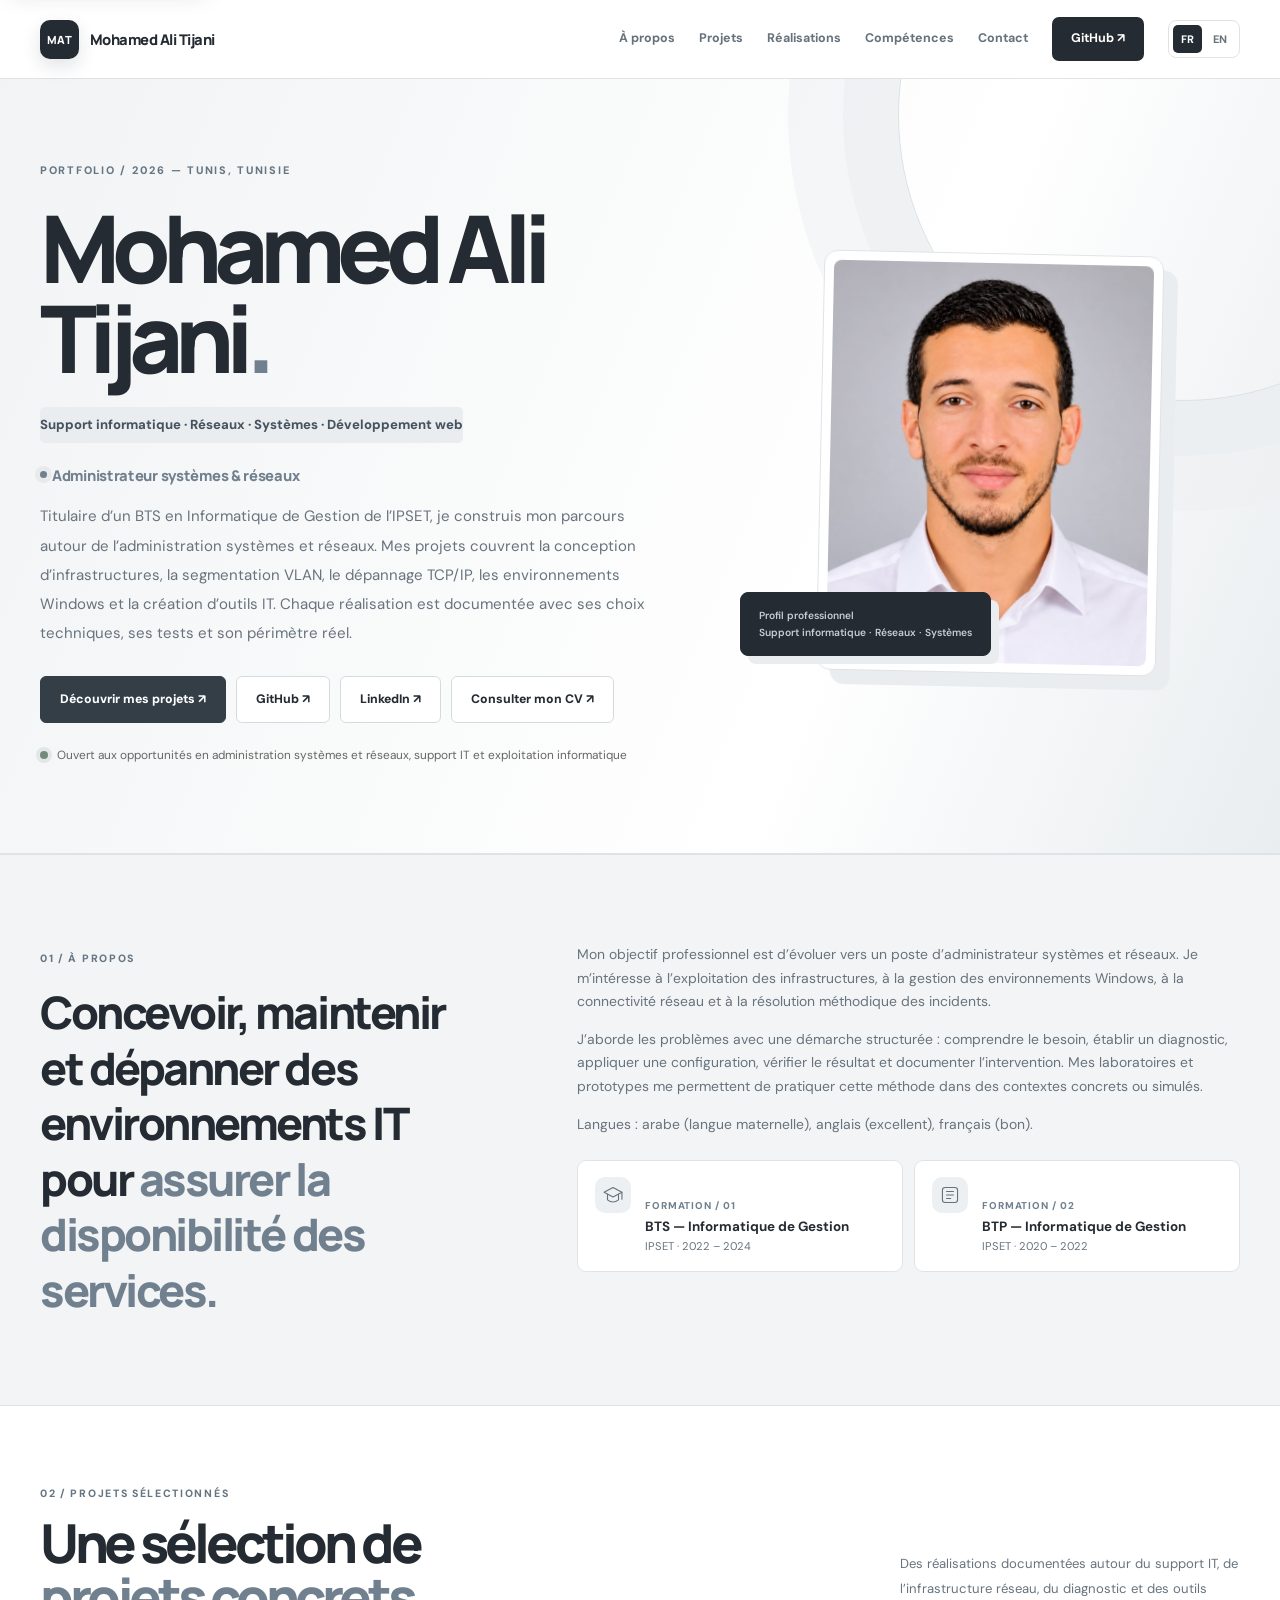
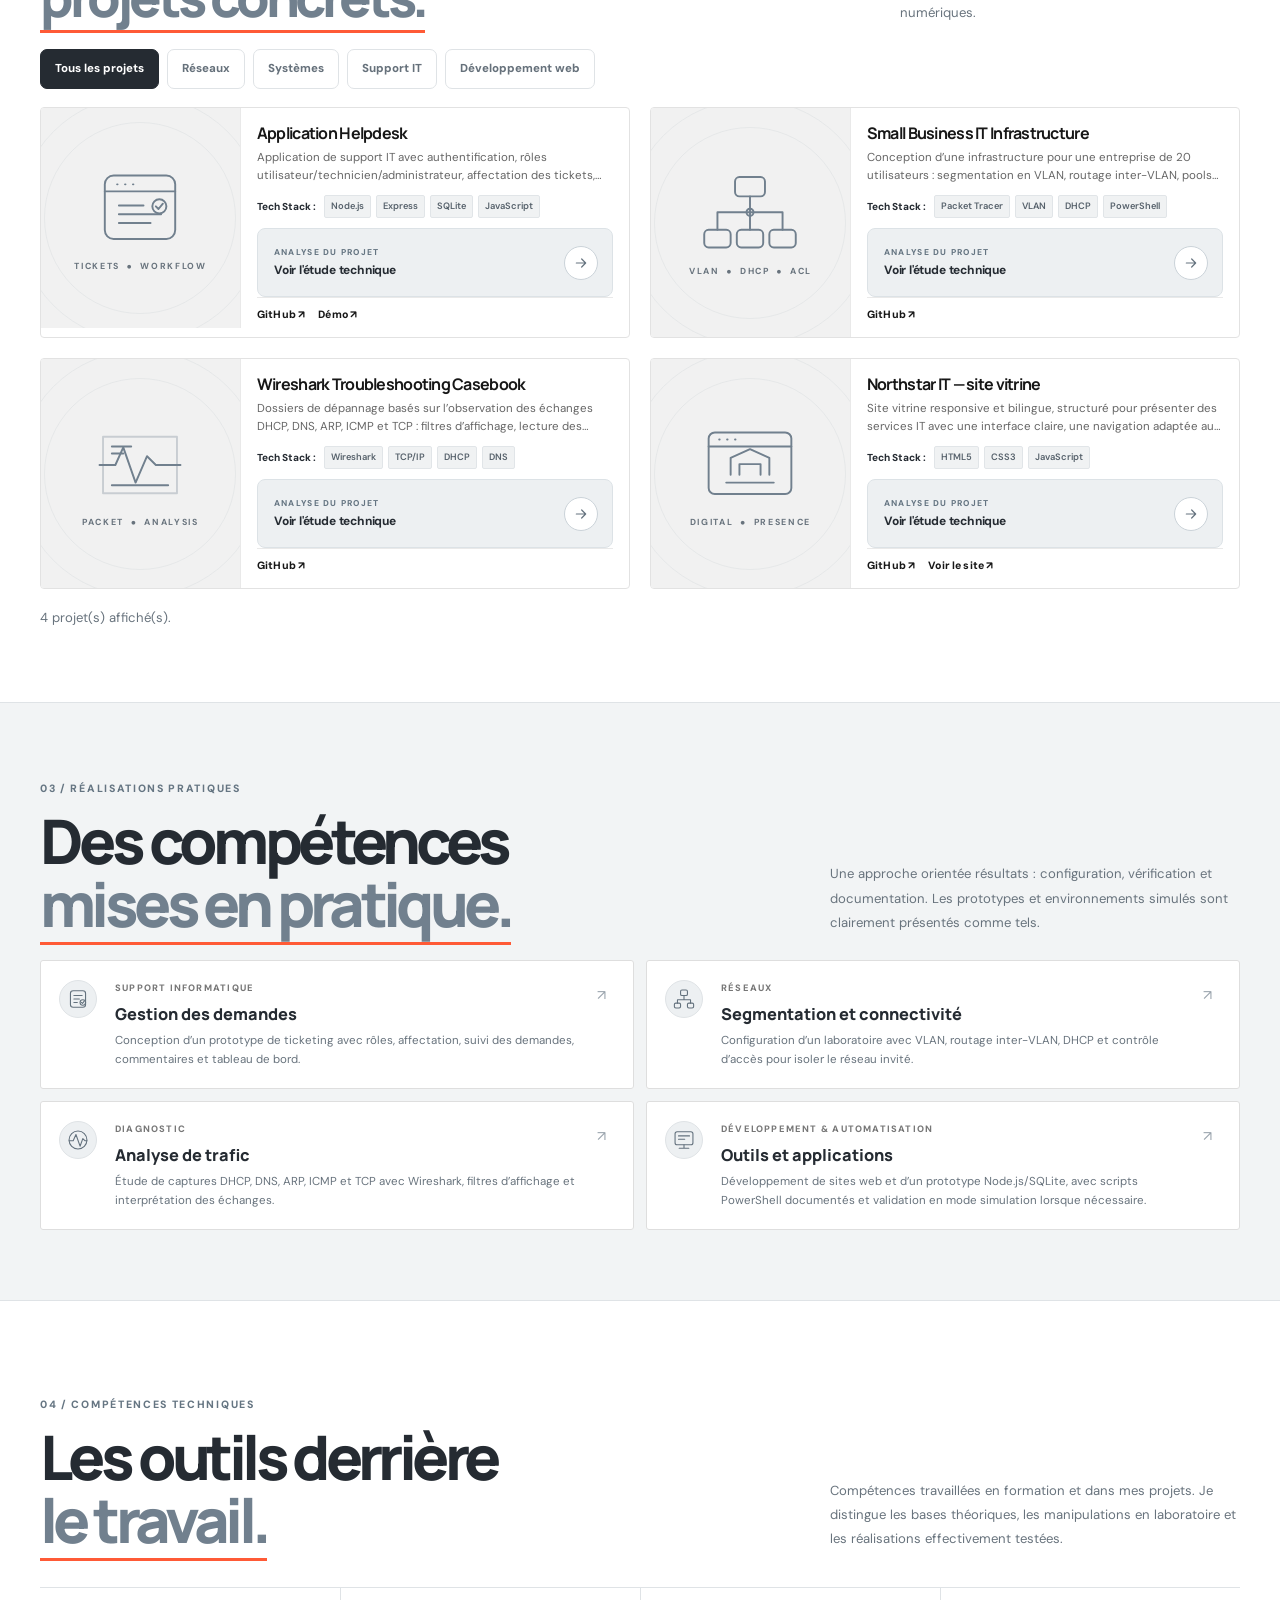
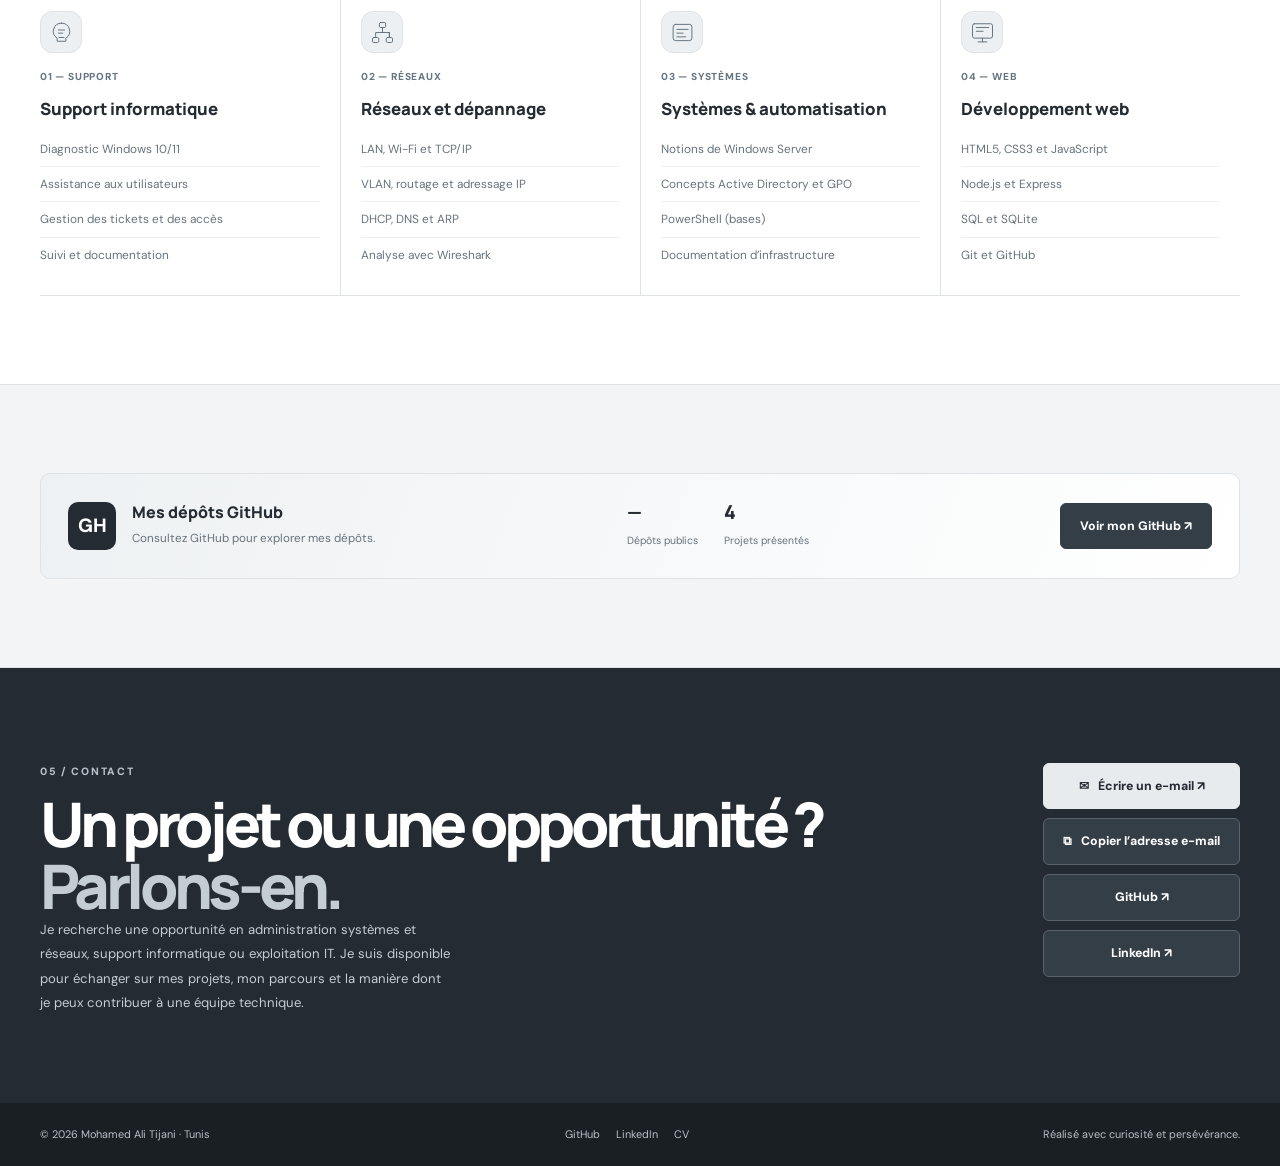
==== index.html @ 84f7ef2e "Apply graphite and silver portfolio palette" ====
<!DOCTYPE html>
<html lang="fr">
<head>
  <meta charset="UTF-8">
  <meta name="viewport" content="width=device-width, initial-scale=1">
  <meta name="theme-color" content="#18212b">
  <meta name="description" content="Portfolio de Mohamed Ali Tijani, orienté administration systèmes et réseaux : infrastructure, dépannage, environnements Windows et projets techniques.">
  <title>Mohamed Ali Tijani — Portfolio</title>
  <link rel="preconnect" href="https://fonts.googleapis.com">
  <link rel="preconnect" href="https://fonts.gstatic.com" crossorigin>
  <link href="https://fonts.googleapis.com/css2?family=DM+Sans:wght@400;500;600;700&family=Manrope:wght@500;600;700;800&display=swap" rel="stylesheet">
  <style>
    :root{--navy:#10233f;--navy-2:#18385f;--blue:#2864c5;--blue-2:#eaf1fc;--ink:#17263b;--muted:#64748b;--soft:#f5f7fb;--line:#e2e8f0;--white:#fff;--green:#16845d;--shadow:0 18px 50px rgba(16,35,63,.08);--max:1160px;--sans:"DM Sans",Arial,sans-serif;--display:"Manrope",Arial,sans-serif}
    *{box-sizing:border-box}html{scroll-behavior:smooth;scroll-padding-top:94px}body{margin:0;background:var(--white);color:var(--ink);font:16px/1.7 var(--sans);-webkit-font-smoothing:antialiased}body.menu-open{overflow:hidden}
    a{color:inherit;text-decoration:none}img{display:block;max-width:100%}button{font:inherit}.container{width:min(var(--max),calc(100% - 48px));margin:auto}.progress{position:fixed;z-index:100;inset:0 auto auto 0;width:0;height:3px;background:var(--blue)}
    .header{position:sticky;top:0;z-index:50;background:rgba(255,255,255,.94);backdrop-filter:blur(16px);border-bottom:1px solid rgba(226,232,240,.9)}.nav{height:78px;display:flex;align-items:center;justify-content:space-between;gap:24px}
    .brand{display:flex;align-items:center;gap:11px;font:800 .92rem var(--display);letter-spacing:-.035em;color:var(--navy)}.brand-mark{width:39px;height:39px;display:grid;place-items:center;border-radius:11px;background:var(--navy);color:#fff;font-size:.7rem;letter-spacing:.04em;box-shadow:0 6px 16px #10233f25}
    .nav-right{display:flex;align-items:center;gap:24px}.nav-links{display:flex;align-items:center;gap:24px}.nav-links a{font-size:.78rem;font-weight:700;color:#52647c;transition:color .2s}.nav-links a:hover,.nav-links a.active{color:var(--blue)}.nav-links .nav-cta{padding:10px 15px;border-radius:7px;background:var(--navy);color:#fff}.nav-links .nav-cta:hover{background:var(--blue);color:#fff}
    .language{display:flex;gap:3px;padding:4px;border:1px solid var(--line);border-radius:8px;background:#fff}.language button{border:0;border-radius:5px;background:transparent;padding:5px 8px;color:var(--muted);font-size:.68rem;font-weight:800;cursor:pointer}.language button[aria-pressed=true]{background:var(--blue-2);color:var(--blue)}
    .menu-toggle{display:none;width:40px;height:40px;border:1px solid var(--line);border-radius:8px;background:#fff;color:var(--navy);cursor:pointer}
    .hero{position:relative;overflow:hidden;background:linear-gradient(120deg,#f7f9fc 0%,#fff 57%,#eef4fc 100%);border-bottom:1px solid var(--line)}.hero:before{content:"";position:absolute;width:560px;height:560px;right:-190px;top:-240px;border:1px solid #d8e4f4;border-radius:50%;box-shadow:0 0 0 55px #e9f0fa70,0 0 0 110px #e9f0fa55}
    .hero-grid{position:relative;display:grid;grid-template-columns:1.15fr .85fr;align-items:center;gap:68px;padding:82px 0 86px}.eyebrow{display:flex;align-items:center;gap:10px;color:var(--blue);font-size:.68rem;font-weight:800;letter-spacing:.14em;text-transform:uppercase}.eyebrow:before{content:"";width:25px;height:2px;background:var(--blue)}
    h1,h2,h3,p{margin-top:0}.hero h1{max-width:690px;margin:22px 0 17px;color:var(--navy);font:800 clamp(3.6rem,7vw,6rem)/.99 var(--display);letter-spacing:-.085em}.hero h1 span{color:var(--blue)}.hero-role{margin:0 0 18px;color:var(--navy-2);font-weight:800;font-size:1rem;letter-spacing:-.02em}.hero-copy{max-width:650px;margin:0;color:#5e6e83;font-size:.94rem;line-height:1.95}
    .actions{display:flex;flex-wrap:wrap;gap:10px;margin-top:27px}.btn{display:inline-flex;align-items:center;justify-content:center;gap:9px;min-height:44px;padding:11px 16px;border:1px solid #d6dfeb;border-radius:7px;background:#fff;color:var(--navy);font-size:.77rem;font-weight:800;transition:transform .2s,box-shadow .2s,border-color .2s,background .2s}.btn:hover{transform:translateY(-2px);border-color:#9ab6df;box-shadow:0 8px 20px #10233f12}.btn-primary{background:var(--blue);border-color:var(--blue);color:#fff;box-shadow:0 8px 20px #2864c525}.btn-primary:hover{background:#1e54aa;color:#fff}.availability{display:flex;align-items:center;gap:9px;margin:22px 0 0;color:#5f7086;font-size:.74rem}.availability i{width:8px;height:8px;border-radius:50%;background:var(--green);box-shadow:0 0 0 4px #16845d18}
    .portrait-wrap{position:relative;display:flex;justify-content:center;align-items:center;min-height:430px}.portrait-frame{position:relative;z-index:1;width:min(320px,82%);height:390px;padding:10px;border:1px solid #d7e2f0;border-radius:18px;background:#fff;box-shadow:0 28px 65px #10233f20;transform:rotate(1.5deg)}.portrait-frame img{width:100%;height:100%;object-fit:cover;object-position:50% 20%;border-radius:11px}.portrait-note{position:absolute;z-index:2;left:0;bottom:45px;padding:13px 17px;border:1px solid var(--line);border-radius:9px;background:#fff;box-shadow:var(--shadow);font-size:.72rem;font-weight:800;color:var(--navy)}.portrait-note span{display:block;color:var(--muted);font-size:.64rem;font-weight:600}
    .trustbar{border-bottom:1px solid var(--line);background:#fff}.trust-items{display:grid;grid-template-columns:repeat(4,1fr);padding:21px 0}.trust-item{padding:0 20px;border-left:1px solid var(--line)}.trust-item:first-child{padding-left:0;border:0}.trust-item strong{display:block;color:var(--navy);font:800 1.15rem var(--display);letter-spacing:-.04em}.trust-item span{color:var(--muted);font-size:.68rem}
    section.section{padding:88px 0}.section-soft{background:var(--soft);border-block:1px solid var(--line)}.section-head{display:flex;justify-content:space-between;align-items:flex-end;gap:32px;margin-bottom:35px}.section-kicker{color:var(--blue);font-size:.66rem;font-weight:800;letter-spacing:.14em}.section-title{margin:10px 0 0;color:var(--navy);font:800 clamp(2.25rem,4.6vw,3.6rem)/1.08 var(--display);letter-spacing:-.07em}.section-title em{font-style:normal;color:var(--blue)}.section-desc{max-width:410px;margin:0;color:var(--muted);font-size:.82rem;line-height:1.85}
    .about-grid{display:grid;grid-template-columns:.82fr 1.18fr;gap:76px}.about-statement{max-width:430px;margin:14px 0 0;color:var(--navy);font:800 clamp(1.75rem,3.2vw,2.5rem)/1.24 var(--display);letter-spacing:-.055em}.about-statement span{color:var(--blue)}.about-copy p{margin:0 0 14px;color:#5f6f83;font-size:.87rem}.education{display:grid;grid-template-columns:1fr 1fr;gap:12px;margin-top:24px}.edu{padding:17px;border:1px solid var(--line);border-radius:9px;background:#fff}.edu small{display:block;color:var(--blue);font-size:.62rem;font-weight:800;letter-spacing:.09em}.edu strong{display:block;margin:7px 0 4px;color:var(--navy);font-size:.84rem}.edu span{color:var(--muted);font-size:.7rem}
    .filters{display:flex;flex-wrap:wrap;gap:8px;margin:0 0 22px}.filter{padding:9px 14px;border:1px solid var(--line);border-radius:7px;background:#fff;color:#607087;font-size:.72rem;font-weight:800;cursor:pointer;transition:all .2s}.filter:hover{border-color:#a9bfdf;color:var(--blue)}.filter[aria-pressed=true]{border-color:var(--navy);background:var(--navy);color:#fff}
    .project-grid{display:grid;grid-template-columns:repeat(2,minmax(0,1fr));gap:19px}.project{display:flex;flex-direction:column;min-width:0;overflow:hidden;border:1px solid var(--line);border-radius:12px;background:#fff;box-shadow:0 6px 22px #10233f08;transition:transform .22s,border-color .22s,box-shadow .22s}.project:hover{transform:translateY(-4px);border-color:#c4d4e9;box-shadow:var(--shadow)}.project[hidden]{display:none}.project-visual{height:218px;display:grid;place-items:center;overflow:hidden;padding:16px;background:linear-gradient(145deg,#eef3fa,#f8fafd);border-bottom:1px solid var(--line)}.project-visual img{width:100%;height:100%;object-fit:contain}.project-visual .cover{width:100%;height:100%;display:flex;align-items:center;justify-content:center;gap:16px;color:var(--blue)}.cover-mark{display:grid;place-items:center;width:78px;height:78px;border:1px solid #cbd9eb;border-radius:18px;background:#fff;font:800 1.2rem var(--display);box-shadow:0 12px 25px #10233f10}.cover-copy{max-width:180px;color:var(--navy);font:800 1rem/1.3 var(--display)}.cover-copy small{display:block;margin-top:7px;color:var(--muted);font:600 .65rem var(--sans)}
    .project-content{display:flex;flex:1;flex-direction:column;padding:21px 22px 19px}.project-meta{display:flex;justify-content:space-between;gap:10px;margin-bottom:10px;color:var(--blue);font-size:.62rem;font-weight:800;letter-spacing:.08em;text-transform:uppercase}.project h3{margin:0 0 9px;color:var(--navy);font:800 1.16rem/1.3 var(--display);letter-spacing:-.035em}.project p{margin:0;color:#64748b;font-size:.78rem;line-height:1.8}.tags{display:flex;flex-wrap:wrap;gap:6px;margin:15px 0 18px}.tags span{padding:5px 8px;border:1px solid #e2eaf4;border-radius:5px;background:#f7f9fc;color:#536780;font-size:.61rem;font-weight:700}.project-links{display:flex;flex-wrap:wrap;gap:17px;margin-top:auto;padding-top:13px;border-top:1px solid var(--line)}.project-links a{color:var(--blue);font-size:.73rem;font-weight:800}.project-links a:hover{text-decoration:underline;text-underline-offset:4px}
    .practice-grid{display:grid;grid-template-columns:repeat(4,1fr);gap:12px}.practice-card{padding:20px;border:1px solid var(--line);border-radius:10px;background:#fff;transition:transform .2s,border-color .2s}.practice-card:hover{transform:translateY(-3px);border-color:#b8cbe5}.practice-num{color:var(--blue);font-size:.62rem;font-weight:800;letter-spacing:.09em}.practice-card h3{margin:12px 0 8px;color:var(--navy);font:800 .98rem/1.35 var(--display)}.practice-card p{margin:0;color:var(--muted);font-size:.73rem;line-height:1.8}
    .skills-grid{display:grid;grid-template-columns:repeat(4,1fr);border-top:1px solid #dce5f0;border-bottom:1px solid #dce5f0}.skill{padding:23px 20px 24px 0}.skill+.skill{padding-left:20px;border-left:1px solid #dce5f0}.skill-index{color:var(--blue);font-size:.63rem;font-weight:800;letter-spacing:.08em}.skill h3{margin:12px 0;color:var(--navy);font:800 1.05rem var(--display)}.skill ul{margin:0;padding:0;list-style:none}.skill li{padding:7px 0;border-bottom:1px solid #edf1f6;color:#5e6e83;font-size:.74rem}.skill li:last-child{border:0}
    .github-panel{display:flex;align-items:center;justify-content:space-between;gap:25px;padding:25px 27px;border:1px solid #d9e4f2;border-radius:12px;background:linear-gradient(110deg,#f5f8fd,#fff)}.github-copy{display:flex;align-items:center;gap:16px}.github-icon{width:48px;height:48px;display:grid;place-items:center;border-radius:12px;background:var(--navy);color:#fff;font-size:1.2rem;font-weight:800}.github-copy strong{display:block;color:var(--navy);font:800 1rem var(--display)}.github-copy span{color:var(--muted);font-size:.73rem}.github-stats{display:flex;gap:26px}.github-stat strong{display:block;color:var(--navy);font:800 1.2rem var(--display)}.github-stat span{color:var(--muted);font-size:.65rem}
    .contact{background:var(--navy);color:#fff}.contact .section-kicker{color:#a8c9fa}.contact .section-title{color:#fff}.contact .section-title em{color:#a8c9fa}.contact .section-desc{color:#c1ccdb}.contact-grid{display:flex;align-items:center;justify-content:space-between;gap:30px}.contact-actions{display:flex;flex-direction:column;gap:9px;min-width:190px}.contact-actions .btn{border-color:#456184;background:#1a3659;color:#fff}.contact-actions .btn-primary{border-color:#4c87e3;background:#2864c5}.contact-actions .btn:hover{border-color:#8eb5ed;background:#234b7b}
    footer{padding:22px 0;background:#0b1b30;color:#aebbd0;font-size:.68rem}.footer-inner{display:flex;justify-content:space-between;gap:15px;flex-wrap:wrap}.footer-links{display:flex;gap:16px}.footer-links a:hover{color:#fff}
    .reveal{opacity:0;transform:translateY(18px);transition:opacity .65s ease,transform .65s ease}.reveal.visible{opacity:1;transform:none}
    a:focus-visible,button:focus-visible{outline:3px solid #8bb5f1;outline-offset:3px}
    @media(max-width:920px){.hero-grid{gap:30px}.about-grid{gap:38px}.section-head{align-items:flex-start;flex-direction:column}.section-desc{max-width:650px}.skills-grid{grid-template-columns:repeat(2,1fr)}.skill:nth-child(3){padding-left:0;border-left:0}.skill:nth-child(4){padding-left:20px}.practice-grid{grid-template-columns:repeat(2,1fr)}}
    @media(max-width:700px){.container{width:calc(100% - 36px)}.nav{height:68px}.menu-toggle{display:grid;place-items:center}.nav-right{gap:10px}.nav-links{display:none;position:absolute;top:68px;left:0;right:0;padding:16px 22px 20px;border-bottom:1px solid var(--line);background:#fff;box-shadow:0 18px 25px #10233f10;align-items:stretch;flex-direction:column;gap:0}.nav-links.open{display:flex}.nav-links a{padding:12px 4px;border-bottom:1px solid #edf1f6}.nav-links .nav-cta{margin-top:9px;text-align:center}.language{margin-left:auto}.hero-grid{grid-template-columns:1fr;padding:57px 0 55px;gap:20px}.hero h1{font-size:clamp(3.4rem,15vw,5rem)}.hero-copy{font-size:.86rem}.portrait-wrap{min-height:340px;margin-top:0}.portrait-frame{width:245px;height:310px}.portrait-note{left:2%;bottom:22px}.trust-items{grid-template-columns:repeat(2,1fr);gap:16px}.trust-item{padding:0 10px;border:0}.trust-item:nth-child(odd){padding-left:0}.section.section{padding:67px 0}.about-grid{grid-template-columns:1fr;gap:19px}.education{grid-template-columns:1fr}.project-grid{grid-template-columns:1fr}.project-visual{height:190px}.practice-grid{grid-template-columns:1fr}.skills-grid{grid-template-columns:1fr}.skill,.skill+.skill,.skill:nth-child(4){padding:20px 0;border-left:0;border-bottom:1px solid #dce5f0}.skill:last-child{border-bottom:0}.github-panel{align-items:flex-start;flex-direction:column}.github-stats{gap:22px}.contact-grid{align-items:flex-start;flex-direction:column}.contact-actions{width:100%;flex-direction:row;flex-wrap:wrap}.contact-actions .btn{flex:1}.footer-inner{flex-direction:column}}
    @media(prefers-reduced-motion:reduce){html{scroll-behavior:auto}*,*::before,*::after{animation:none!important;transition:none!important}.reveal{opacity:1;transform:none}}

    /* ART DIRECTION — Modern independent digital studio */
    :root{
      --navy:#171622;--navy-2:#292638;--blue:#3948d8;--blue-2:#e7e9ff;
      --ink:#211f2a;--muted:#716d78;--soft:#f6f2eb;--line:#e5ded4;--white:#fffdf9;
      --green:#a7c957;--shadow:0 22px 60px rgba(36,29,47,.12);--max:1240px;
      --sans:"DM Sans",Arial,sans-serif;--display:"Manrope",Arial,sans-serif;
    }
    body{background:#f6f2eb;color:#211f2a}
    .progress{background:#ff5a36;height:4px}
    .header{background:rgba(246,242,235,.92);border-bottom:1px solid #e3dbd0}
    .brand{color:#171622}.brand-mark{background:#ff5a36;color:#171622;border-radius:50%;box-shadow:none}
    .nav-links a{color:#625d69}.nav-links a:hover,.nav-links a.active{color:#ff5a36}
    .nav-links .nav-cta{background:#171622;color:#fff;border-radius:100px;padding:11px 19px}
    .nav-links .nav-cta:hover{background:#ff5a36;color:#171622}
    .language{border:1px solid #dcd4c9;background:transparent;border-radius:100px}
    .language button[aria-pressed=true]{background:#171622;color:#fff;border-radius:100px}
    .menu-toggle{border-radius:50%;border-color:#dcd4c9;background:transparent}
    .hero{background:#f6f2eb;border:0;overflow:hidden}
    .hero:before{width:620px;height:620px;right:-210px;top:-250px;border:1px solid #e4dcd0;box-shadow:0 0 0 55px #ece5da80,0 0 0 110px #ece5da55}
    .hero-grid{grid-template-columns:1.08fr .92fr;gap:48px;padding:82px 0 95px}
    .eyebrow{color:#ff5a36;letter-spacing:.18em}.eyebrow:before{background:#ff5a36}
    .hero h1{font-size:clamp(4.2rem,8vw,7.4rem);line-height:.91;letter-spacing:-.095em;color:#171622;margin:24px 0}
    .hero h1 span{color:#ff5a36}
    .hero-role{display:inline-block;margin:0 0 20px;padding:8px 13px;border-radius:4px;background:#d7f36a;color:#171622;font-size:.76rem;letter-spacing:.015em}
    .hero-copy{max-width:620px;color:#696471;font-size:.94rem}
    .btn{border:1px solid #d8d0c6;border-radius:100px;background:transparent;color:#211f2a;padding:12px 19px}
    .btn:hover{border-color:#171622;box-shadow:0 8px 22px #17162214}
    .btn-primary{background:#ff5a36;border-color:#ff5a36;color:#171622;box-shadow:none}
    .btn-primary:hover{background:#e94727;border-color:#e94727;color:#171622}
    .availability{color:#625d69}.availability i{background:#8da83d;box-shadow:0 0 0 4px #a7c95735}
    .portrait-wrap{min-height:485px}
    .portrait-frame{width:min(365px,86%);height:440px;padding:0;border:0;border-radius:4px;background:#d7f36a;box-shadow:18px 18px 0 #3948d8;transform:rotate(2deg)}
    .portrait-frame img{border-radius:4px;filter:saturate(.88);object-position:50% 18%}
    .portrait-note{left:-4px;bottom:30px;background:#171622;color:#fff;border:0;border-radius:3px;box-shadow:8px 8px 0 #ff5a36;padding:14px 18px}
    .portrait-note span{color:#c5c0cb}
    .trustbar{background:#171622;border:0;color:#fff}
    .trust-items{padding:25px 0}
    .trust-item{border-color:#393644}
    .trust-item strong{color:#d7f36a;font-size:1.35rem}
    .trust-item span{color:#c3bfca}
    section.section{padding:100px 0}
    .section-soft{background:#eee8de;border-color:#e5ded4}
    .section-kicker{color:#ff5a36;letter-spacing:.17em}
    .section-title{color:#171622;font-size:clamp(2.8rem,5.2vw,4.6rem);letter-spacing:-.085em;line-height:1.02}
    .section-title em{color:#3948d8}
    .section-desc{color:#716d78}
    .about-grid{gap:90px}
    .about-statement{font-size:clamp(2rem,3.5vw,3rem);color:#171622}
    .about-statement span{color:#3948d8}
    .about-copy p{color:#696471}
    .edu{background:#f9f6f0;border-color:#e2d9ce;border-radius:4px}
    .edu small{color:#ff5a36}.edu strong{color:#171622}
    .filters{gap:9px}
    .filter{border:1px solid #d8d0c6;border-radius:100px;background:transparent;color:#625d69;padding:10px 17px}
    .filter:hover{border-color:#3948d8;color:#3948d8}
    .filter[aria-pressed=true]{background:#3948d8;border-color:#3948d8;color:#fff}
    .project-grid{gap:22px}
    .project{border:1px solid #e1d9cf;border-radius:5px;background:#fffdf9;box-shadow:none}
    .project:hover{transform:translateY(-6px);border-color:#bcb2a5;box-shadow:0 20px 42px #211f2a13}
    .project-visual{height:245px;background:#e9e4dc;border-bottom:1px solid #e1d9cf;padding:18px}
    .project-visual img{border-radius:2px}
    .project-content{padding:24px}
    .project-meta{color:#ff5a36}
    .project h3{font-size:1.35rem;color:#171622;letter-spacing:-.05em}
    .project p{color:#716d78}
    .tags span{background:#f0ece5;border:0;border-radius:3px;color:#595463}
    .project-links{border-color:#e9e2d8}
    .project-links a{color:#3948d8}
    .practice-card{border:1px solid #e1d9cf;border-radius:4px;background:#faf7f1}
    .practice-card:hover{border-color:#ff9a80;transform:translateY(-5px)}
    .practice-num{color:#ff5a36}
    .practice-card h3{color:#171622}
    .practice-card p{color:#716d78}
    .skills-grid{border-color:#d8d0c6}
    .skill+.skill{border-color:#d8d0c6}
    .skill-index{color:#ff5a36}
    .skill h3{color:#171622}
    .skill li{color:#696471;border-color:#e5ded4}
    .github-panel{border:1px solid #ddd4c8;border-radius:5px;background:#eae4da}
    .github-icon{border-radius:50%;background:#171622;color:#d7f36a}
    .github-copy strong,.github-stat strong{color:#171622}
    .github-copy span,.github-stat span{color:#716d78}
    .contact{background:#3948d8;color:#fff}
    .contact .section-kicker{color:#d7f36a}
    .contact .section-title{color:#fff}
    .contact .section-title em{color:#d7f36a}
    .contact .section-desc{color:#e0e2ff}
    .contact-actions .btn{border-color:#7f89ed;background:#303dbd;color:#fff}
    .contact-actions .btn-primary{border-color:#d7f36a;background:#d7f36a;color:#171622}
    .contact-actions .btn:hover{border-color:#fff;background:#fff;color:#171622}
    footer{background:#171622;color:#c3bfca}
    .footer-links a:hover{color:#d7f36a}
    a:focus-visible,button:focus-visible{outline:3px solid #ff5a36;outline-offset:4px}
    @media(max-width:920px){
      .hero-grid{gap:28px}.about-grid{gap:42px}
    }
    @media(max-width:700px){
      .hero-grid{padding:58px 0 56px;gap:12px}
      .hero h1{font-size:clamp(3.7rem,16vw,5.4rem)}
      .portrait-wrap{min-height:350px;margin-top:6px}
      .portrait-frame{width:245px;height:310px;box-shadow:12px 12px 0 #3948d8}
      .portrait-note{left:0;bottom:18px}
      .trust-items{gap:18px 8px}
      section.section{padding:72px 0}
      .section-title{font-size:clamp(2.7rem,12vw,3.8rem)}
      .project-visual{height:205px}
      .project-content{padding:20px}
      .github-panel{background:#eae4da}
      .contact-actions .btn{flex:1 1 100%}
    }
    @media(prefers-reduced-motion:reduce){.project:hover,.practice-card:hover{transform:none}}

  
    /* FINAL ART DIRECTION — restrained, elegant professional */
    :root{
      --navy:#18212b;--navy-2:#344252;--blue:#52677d;--blue-2:#e9edf1;
      --ink:#202a34;--muted:#697582;--soft:#f3f5f7;--line:#e2e6ea;--white:#ffffff;
      --green:#718b79;--shadow:0 18px 48px rgba(24,33,43,.08);--max:1180px;
    }
    body{background:#fff;color:#202a34}
    .progress{background:#52677d;height:2px}
    .header{background:rgba(255,255,255,.94);border-bottom:1px solid #e6e9ec}
    .brand{color:#18212b}.brand-mark{background:#18212b;color:#fff;border-radius:8px;box-shadow:none}
    .nav-links a{color:#65717d}.nav-links a:hover,.nav-links a.active{color:#344b61}
    .nav-links .nav-cta{background:#18212b;color:#fff;border-radius:5px}
    .nav-links .nav-cta:hover{background:#344b61;color:#fff}
    .language{border:1px solid #dfe4e8;background:#fff;border-radius:5px}
    .language button[aria-pressed=true]{background:#18212b;color:#fff;border-radius:3px}
    .menu-toggle{border-radius:5px;border-color:#dfe4e8;background:#fff;color:#18212b}
    .hero{background:linear-gradient(115deg,#f5f7f8 0%,#fff 72%);border-bottom:1px solid #e8ebee}
    .hero:before{width:560px;height:560px;right:-210px;top:-250px;border:1px solid #e3e8ec;box-shadow:0 0 0 55px #edf0f350,0 0 0 110px #edf0f330}
    .hero-grid{grid-template-columns:1.12fr .88fr;gap:58px;padding:86px 0 90px}
    .eyebrow{color:#52677d;letter-spacing:.15em}.eyebrow:before{background:#8b9aa8}
    .hero h1{color:#18212b;font-size:clamp(3.8rem,7.2vw,6.5rem);line-height:.98;letter-spacing:-.085em}
    .hero h1 span{color:#52677d}
    .hero-role{display:inline-block;margin:0 0 18px;padding:0;color:#344252;background:transparent;font-size:.88rem;letter-spacing:0}
    .hero-copy{color:#66727e;max-width:600px}
    .btn{border:1px solid #d6dde3;border-radius:5px;background:#fff;color:#263442}
    .btn:hover{border-color:#8998a6;box-shadow:0 8px 20px rgba(24,33,43,.08)}
    .btn-primary{background:#263747;border-color:#263747;color:#fff;box-shadow:none}
    .btn-primary:hover{background:#40566b;border-color:#40566b;color:#fff}
    .availability{color:#687581}.availability i{background:#718b79;box-shadow:0 0 0 4px #718b7918}
    .portrait-wrap{min-height:455px}
    .portrait-frame{width:min(350px,85%);height:420px;padding:8px;border:1px solid #e0e5e9;border-radius:5px;background:#fff;box-shadow:14px 14px 0 #e9edf0;transform:rotate(1deg)}
    .portrait-frame img{border-radius:2px;filter:saturate(.78);object-position:50% 18%}
    .portrait-note{left:0;bottom:32px;background:#18212b;color:#fff;border:0;border-radius:4px;box-shadow:0 8px 22px #18212b20}
    .portrait-note span{color:#c4cbd2}
    .trustbar{background:#18212b;border:0}
    .trust-items{padding:23px 0}
    .trust-item{border-color:#39434e}
    .trust-item strong{color:#fff;font-size:1.25rem}
    .trust-item span{color:#b7c0c8}
    section.section{padding:88px 0}
    .section-soft{background:#f5f6f7;border-color:#e7eaed}
    .section-kicker{color:#657b90;letter-spacing:.15em}
    .section-title{color:#18212b;font-size:clamp(2.5rem,4.8vw,4rem);letter-spacing:-.075em}
    .section-title em{color:#52677d}
    .section-desc{color:#6b7681}
    .about-grid{gap:76px}
    .about-statement{color:#202a34}
    .about-statement span{color:#52677d}
    .about-copy p{color:#66727e}
    .edu{background:#fff;border-color:#e2e6ea;border-radius:5px}
    .edu small{color:#657b90}.edu strong{color:#202a34}
    .filter{border:1px solid #dce2e7;border-radius:5px;background:#fff;color:#687582}
    .filter:hover{border-color:#91a0ad;color:#344b61}
    .filter[aria-pressed=true]{background:#263747;border-color:#263747;color:#fff}
    .project{border:1px solid #e1e5e9;border-radius:5px;background:#fff;box-shadow:0 4px 18px rgba(24,33,43,.035)}
    .project:hover{transform:translateY(-4px);border-color:#c4cdd5;box-shadow:0 16px 38px rgba(24,33,43,.09)}
    .project-visual{background:#f0f2f4;border-bottom:1px solid #e1e5e9}
    .project-meta{color:#657b90}
    .project h3{color:#202a34}
    .project p{color:#6b7681}
    .tags span{background:#f1f3f5;border:1px solid #e7eaed;border-radius:3px;color:#596775}
    .project-links{border-color:#e8ebee}
    .project-links a{color:#40566b}
    .practice-card{border:1px solid #e1e5e9;border-radius:5px;background:#fff}
    .practice-card:hover{border-color:#bdc8d1;transform:translateY(-3px)}
    .practice-num{color:#657b90}.practice-card h3{color:#202a34}.practice-card p{color:#6b7681}
    .skills-grid{border-color:#dfe4e8}.skill+.skill{border-color:#dfe4e8}
    .skill-index{color:#657b90}.skill h3{color:#202a34}.skill li{color:#687582;border-color:#edf0f2}
    .github-panel{border:1px solid #e0e5e9;border-radius:5px;background:#f3f5f6}
    .github-icon{border-radius:5px;background:#18212b;color:#fff}
    .github-copy strong,.github-stat strong{color:#202a34}
    .contact{background:#18212b}
    .contact .section-kicker{color:#aab8c5}
    .contact .section-title{color:#fff}.contact .section-title em{color:#c2ccd5}
    .contact .section-desc{color:#c0c8cf}
    .contact-actions .btn{border-color:#4b5966;background:#253442;color:#fff}
    .contact-actions .btn-primary{border-color:#fff;background:#fff;color:#18212b}
    .contact-actions .btn:hover{border-color:#aebbc6;background:#34495c;color:#fff}
    footer{background:#111920;color:#aeb8c1}
    .reveal{transform:translateY(14px);transition:opacity .7s ease,transform .7s cubic-bezier(.2,.7,.2,1)}
    a:focus-visible,button:focus-visible{outline:2px solid #71869a;outline-offset:3px}
    @media(max-width:700px){
      .hero-grid{padding:62px 0 58px;gap:18px}
      .hero h1{font-size:clamp(3.35rem,14vw,5rem)}
      .portrait-frame{width:245px;height:310px;box-shadow:10px 10px 0 #e9edf0}
      .portrait-note{left:1%;bottom:20px}
      .trustbar{background:#18212b}
      section.section{padding:68px 0}
    }

  


    /* MOTION UPDATE — technical editorial identity */
    :root{
      --navy:#10243b;--navy-2:#1b3857;--blue:#3478e5;--blue-2:#e8f1ff;
      --ink:#17283b;--muted:#66788b;--soft:#f3f6fa;--line:#dfe7f0;
      --white:#fff;--green:#4d9b79;--shadow:0 20px 55px rgba(16,36,59,.10);
    }
    body{background:#fff;color:#17283b}
    .progress{background:linear-gradient(90deg,#3478e5,#54b8e8);height:3px}
    .brand-mark{background:#10243b;color:#fff}
    .nav-links a:hover,.nav-links a.active{color:#3478e5}
    .nav-links .nav-cta{background:#10243b}
    .nav-links .nav-cta:hover{background:#3478e5;color:#fff}
    .hero{background:linear-gradient(115deg,#f3f7fc 0%,#fff 62%,#edf4fc 100%)}
    .hero:before{border-color:#d5e4f6;box-shadow:0 0 0 55px #e7f0fa70,0 0 0 110px #e7f0fa45;animation:orbitDrift 18s ease-in-out infinite alternate}
    .eyebrow,.section-kicker{color:#3478e5}
    .eyebrow:before{background:#3478e5}
    .hero h1{color:#10243b;animation:heroTitleIn .85s cubic-bezier(.2,.7,.2,1) both}
    .hero h1 span{color:#3478e5}
    .hero-role{color:#1b3857}
    .hero-typed{display:flex;align-items:center;gap:9px;min-height:32px;margin:0 0 16px;color:#3478e5;font:800 clamp(.95rem,1.6vw,1.12rem) var(--display);letter-spacing:-.025em}
    .hero-typed:before{content:"";width:7px;height:7px;flex:0 0 7px;border-radius:50%;background:#3478e5;box-shadow:0 0 0 5px #3478e51a}
    .typed-caret{display:inline-block;width:2px;height:1.1em;margin-left:2px;background:#3478e5;vertical-align:-.15em;animation:caretBlink .8s steps(2,start) infinite}
    .btn-primary{background:#286bd0;border-color:#286bd0;color:#fff}
    .btn-primary:hover{background:#1e55ad;border-color:#1e55ad;color:#fff}
    .portrait-frame{box-shadow:14px 14px 0 #e5eef9;animation:portraitFloat 6s ease-in-out infinite}
    .portrait-note{background:#10243b}
    .trustbar{background:#10243b}
    .trust-item strong{color:#fff}
    .section-soft{background:#f4f7fb;border-color:#e3eaf2}
    .section-title em,.about-statement span{color:#3478e5}
    .filter[aria-pressed=true]{background:#10243b;border-color:#10243b}
    .project{border-color:#e0e8f1;box-shadow:0 5px 20px rgba(16,36,59,.045)}
    .project:hover{border-color:#b9cde7;box-shadow:0 18px 40px rgba(16,36,59,.11)}
    .project-meta,.project-links a,.practice-num,.skill-index{color:#3478e5}
    .tags span{background:#f1f6fc;border-color:#e2ebf5;color:#52677d}
    .contact{background:#10243b}
    .contact .section-kicker{color:#8ebaff}
    .contact .section-title em{color:#9cc4ff}
    .contact-actions .btn-primary{background:#fff;border-color:#fff;color:#10243b}
    .contact-actions .btn-primary:hover{background:#dceaff;border-color:#dceaff;color:#10243b}
    footer{background:#0b1928}
    .project,.practice-card,.edu,.btn,.nav-links a{transition-timing-function:cubic-bezier(.2,.7,.2,1)}
    .project:hover .project-visual img{transform:scale(1.025)}
    .project-visual img{transition:transform .5s cubic-bezier(.2,.7,.2,1)}
    @keyframes heroTitleIn{from{opacity:0;transform:translateY(24px);filter:blur(5px)}to{opacity:1;transform:translateY(0);filter:blur(0)}}
    @keyframes caretBlink{to{visibility:hidden}}
    @keyframes portraitFloat{0%,100%{transform:translateY(0) rotate(1deg)}50%{transform:translateY(-9px) rotate(0deg)}}
    @keyframes orbitDrift{from{transform:translate3d(0,0,0) scale(1)}to{transform:translate3d(-18px,15px,0) scale(1.035)}}
    @media(max-width:700px){.hero-typed{font-size:.94rem;min-height:29px}.portrait-frame{animation:none}}
    @media(prefers-reduced-motion:reduce){
      .hero h1,.portrait-frame,.hero:before{animation:none!important}
      .typed-caret{animation:none!important}
      .project-visual img{transition:none!important}
    }

  
    /* MONOCHROME EDITORIAL — reference-inspired black & white direction */
    :root{
      --navy:#111;--navy-2:#252525;--blue:#111;--blue-2:#f0f0f0;
      --ink:#171717;--muted:#707070;--soft:#f5f5f5;--line:#e5e5e5;
      --white:#fff;--green:#555;--shadow:0 18px 45px rgba(0,0,0,.07);
    }
    body{background:#fff;color:#171717}
    .progress{background:#111;height:2px}
    .header{background:rgba(255,255,255,.96);border-bottom:1px solid #e8e8e8}
    .brand,.brand-mark{color:#fff}.brand{color:#111}.brand-mark{background:#111;border-radius:50%;box-shadow:none}
    .nav-links a{color:#555}.nav-links a:hover,.nav-links a.active{color:#000}
    .nav-links .nav-cta{background:#111;color:#fff;border-radius:3px}
    .nav-links .nav-cta:hover{background:#444;color:#fff}
    .language{border:1px solid #ddd;background:#fff;border-radius:3px}
    .language button[aria-pressed=true]{background:#111;color:#fff;border-radius:2px}
    .menu-toggle{border-radius:3px;border-color:#ddd;background:#fff;color:#111}
    .hero{background:#fff;border-bottom:1px solid #eee}
    .hero:before{width:520px;height:520px;right:-210px;top:-250px;border:1px solid #ededed;box-shadow:0 0 0 55px #f7f7f7,0 0 0 110px #fbfbfb;animation:none}
    .hero-grid{grid-template-columns:1.12fr .88fr;gap:58px;padding:86px 0 90px}
    .eyebrow,.section-kicker{color:#555;letter-spacing:.16em}.eyebrow:before{background:#111}
    .hero h1{color:#111;font-size:clamp(3.8rem,7.2vw,6.5rem);line-height:.98;letter-spacing:-.085em}
    .hero h1 span{color:#777}
    .hero-role{color:#222;background:transparent}
    .hero-typed{color:#111}.hero-typed:before{background:#111;box-shadow:0 0 0 5px #11111112}
    .typed-caret{background:#111}
    .hero-copy,.section-desc,.about-copy p,.project p,.practice-card p{color:#666}
    .btn{border:1px solid #d7d7d7;border-radius:3px;background:#fff;color:#111}
    .btn:hover{border-color:#111;box-shadow:0 8px 20px #0000000d}
    .btn-primary{background:#111;border-color:#111;color:#fff}
    .btn-primary:hover{background:#333;border-color:#333;color:#fff}
    .availability{color:#666}.availability i{background:#333;box-shadow:0 0 0 4px #11111112}
    .portrait-frame{padding:0;border:0;border-radius:2px;background:#eee;box-shadow:14px 14px 0 #eee;filter:grayscale(1);animation:portraitFloat 7s ease-in-out infinite}
    .portrait-frame img{border-radius:2px;filter:grayscale(1);object-position:50% 18%}
    .portrait-note{background:#111;color:#fff;border-radius:2px;box-shadow:0 8px 22px #00000018}
    .portrait-note span{color:#ccc}
    .trustbar{background:#111;border:0}.trust-item{border-color:#383838}
    .trust-item strong{color:#fff}.trust-item span{color:#bbb}
    .section-soft{background:#f6f6f6;border-color:#e9e9e9}
    .section-title{color:#111}.section-title em,.about-statement span{color:#666}
    .about-statement{color:#111}.edu{background:#fff;border:1px solid #e5e5e5;border-radius:2px}
    .edu small,.edu strong{color:#222}
    .filter{border:1px solid #ddd;border-radius:2px;background:#fff;color:#555}
    .filter:hover{border-color:#111;color:#111}
    .filter[aria-pressed=true]{background:#111;border-color:#111;color:#fff}
    .project-grid{gap:22px}
    .project{border:1px solid #e5e5e5;border-radius:2px;background:#fff;box-shadow:none}
    .project:hover{transform:translateY(-5px);border-color:#aaa;box-shadow:0 18px 38px #0000000c}
    .project-visual{background:#f1f1f1;border-bottom:1px solid #e5e5e5}
    .project-visual img{filter:grayscale(1);transition:transform .5s,filter .5s}
    .project:hover .project-visual img{filter:grayscale(.75)}
    .project-meta,.project-links a,.practice-num,.skill-index{color:#555}
    .project h3,.practice-card h3,.skill h3{color:#111}
    .tags span{background:#f5f5f5;border:1px solid #e9e9e9;border-radius:2px;color:#555}
    .project-links{border-color:#e9e9e9}.project-links a:hover{color:#000}
    .case-study{margin:0 0 16px;border-top:1px solid #e9e9e9;border-bottom:1px solid #e9e9e9}
    .case-study summary{padding:12px 0;cursor:pointer;list-style:none;color:#111;font-size:.72rem;font-weight:800}
    .case-study summary::-webkit-details-marker{display:none}
    .case-study summary:after{content:"+";float:right;font-size:1rem;font-weight:500}
    .case-study[open] summary:after{content:"−"}
    .case-study-body{padding:0 0 13px;color:#666;font-size:.72rem;line-height:1.75}
    .case-study-body h4{margin:3px 0 8px;color:#111;font-size:.78rem}
    .case-study-body ul{margin:0 0 10px;padding-left:18px}
    .case-study-body li{padding:2px 0}
    .case-study-body p{margin:7px 0;color:#666;font-size:.7rem}
    .case-study-body strong{color:#222}
    .practice-card{border:1px solid #e5e5e5;border-radius:2px;background:#fff}
    .practice-card:hover{border-color:#aaa;transform:translateY(-3px)}
    .skills-grid,.skill+.skill{border-color:#e5e5e5}
    .skill li{color:#555;border-color:#eee}
    .github-panel{border:1px solid #e5e5e5;border-radius:2px;background:#f6f6f6}
    .github-icon{background:#111;color:#fff;border-radius:2px}
    .github-copy strong,.github-stat strong{color:#111}
    .github-copy span,.github-stat span{color:#666}
    .contact{background:#111}
    .contact .section-kicker,.contact .section-title em{color:#bbb}
    .contact .section-title{color:#fff}.contact .section-desc{color:#ccc}
    .contact-actions .btn{border-color:#555;background:#222;color:#fff}
    .contact-actions .btn-primary{border-color:#fff;background:#fff;color:#111}
    .contact-actions .btn:hover{border-color:#fff;background:#444;color:#fff}
    footer{background:#080808;color:#aaa}.footer-links a:hover{color:#fff}
    a:focus-visible,button:focus-visible{outline:2px solid #111;outline-offset:4px}
    @media(max-width:700px){
      .hero-grid{padding:62px 0 58px;gap:18px}
      .hero h1{font-size:clamp(3.35rem,14vw,5rem)}
      .portrait-frame{width:245px;height:310px;box-shadow:10px 10px 0 #eee}
      .portrait-frame img{filter:grayscale(1)}
      .project-visual{height:205px}
      .case-study-body{font-size:.7rem}
      .contact-actions .btn{flex:1 1 100%}
    }
    @media(prefers-reduced-motion:reduce){.portrait-frame{animation:none!important}.project-visual img{transition:none!important}}

  
    /* Keep the editorial monochrome UI, never desaturate portfolio photography. */
    .portrait-frame,.portrait-frame img,.project-visual img{
      filter:none !important;
      -webkit-filter:none !important;
    }
    .project-visual img{transition:transform .5s ease !important;}
    .project:hover .project-visual img{
      filter:none !important;
      -webkit-filter:none !important;
      transform:scale(1.035);
    }
    .portrait-frame img{filter:none !important; -webkit-filter:none !important;}
    .portrait-frame{filter:none !important; -webkit-filter:none !important;}

  
    /* Project gallery: compact, image-first cards inspired by editorial app showcases. */
    .project-gallery{display:grid;grid-template-columns:repeat(2,minmax(0,1fr));gap:28px;align-items:stretch}
    .project-gallery .project{border:1px solid #dedede;border-radius:3px;background:#fff;box-shadow:none;overflow:hidden;transition:transform .25s ease,border-color .25s ease}
    .project-gallery .project:hover{transform:translateY(-5px);border-color:#999;box-shadow:0 16px 36px rgba(0,0,0,.07)}
    .project-gallery .project-visual{display:block;width:100%;height:auto;aspect-ratio:16/9;padding:0;margin:0;overflow:hidden;background:#ededed;border:0;border-bottom:1px solid #e5e5e5}
    .project-gallery .project-visual img{width:100%;height:100%;object-fit:cover;object-position:center;filter:none!important;-webkit-filter:none!important;transition:transform .55s ease}
    .project-gallery .project:hover .project-visual img{filter:none!important;-webkit-filter:none!important;transform:scale(1.025)}
    .project-gallery .project-content{padding:22px 22px 20px;gap:0}
    .project-gallery .project h3{margin:0 0 8px;color:#171717;font:700 1.2rem/1.3 var(--display);letter-spacing:-.045em}
    .project-gallery .project p{margin:0;color:#666;font-size:.82rem;line-height:1.75}
    .project-stack{display:flex;align-items:center;flex-wrap:wrap;gap:7px;margin:17px 0 18px;color:#555;font-size:.7rem}
    .project-stack strong{margin-right:3px;color:#222;font-size:.72rem;font-weight:800}
    .project-stack span{padding:4px 8px;border:1px solid #e5e5e5;border-radius:2px;background:#f7f7f7;color:#555;font-size:.65rem;font-weight:600}
    .project-gallery .project-links{display:flex;gap:18px;margin-top:auto;padding-top:13px;border-top:1px solid #e9e9e9}
    .project-gallery .project-links a{color:#171717;font-size:.73rem;font-weight:800;letter-spacing:.015em}
    .project-gallery .project-links a:hover{color:#666;text-decoration:underline;text-underline-offset:4px}
    @media(min-width:1100px){.project-gallery{grid-template-columns:repeat(2,minmax(0,1fr));gap:32px}.project-gallery .project-content{padding:25px 26px 23px}}
    @media(max-width:700px){.project-gallery{grid-template-columns:1fr;gap:20px}.project-gallery .project-visual{aspect-ratio:16/9}.project-gallery .project-content{padding:19px}.project-gallery .project h3{font-size:1.12rem}.project-stack{margin:14px 0 16px}}

    /* Compact project index: four concise, interactive rows instead of oversized feature panels. */
    #projets.section{padding:72px 0}
    #projets .section-head{margin-bottom:24px}
    #projets .section-title{font-size:clamp(2.35rem,4.2vw,3.7rem)}
    #projets .section-desc{max-width:340px}
    #projets .filters{margin-bottom:18px}
    .project-gallery{grid-template-columns:repeat(2,minmax(0,1fr));gap:13px}
    .project-gallery .project{
      position:relative;display:grid;grid-template-columns:34% minmax(0,1fr);
      min-height:164px;border:1px solid #e2e2e2;border-radius:4px;
      background:#fff;overflow:hidden;transition:transform .24s ease,border-color .24s ease,box-shadow .24s ease
    }
    .project-gallery .project:hover{transform:translateY(-4px);border-color:#999;box-shadow:0 14px 28px #0000000c}
    .project-gallery .project-visual{height:100%;min-height:164px;aspect-ratio:auto;border:0;border-right:1px solid #e8e8e8;background:#f1f1f1}
    .project-gallery .project-visual img{object-fit:cover;transition:transform .45s ease}
    .project-gallery .project-content{min-width:0;padding:15px 16px 13px}
    .project-gallery .project h3{margin:0 0 6px;font-size:1rem;line-height:1.25}
    .project-gallery .project p{display:-webkit-box;-webkit-line-clamp:2;-webkit-box-orient:vertical;overflow:hidden;font-size:.72rem;line-height:1.55}
    .project-stack{gap:5px;margin:10px 0 10px}
    .project-stack strong{font-size:.63rem}
    .project-stack span{padding:3px 6px;font-size:.58rem}
    .project-gallery .project-links{gap:13px;padding-top:8px}
    .project-gallery .project-links a{font-size:.66rem}
    .project-gallery .project-links a:after{content:"";display:block;width:0;height:1px;background:currentColor;transition:width .2s}
    .project-gallery .project-links a:hover:after{width:100%}
    .project-gallery .project[hidden]{display:none}
    @media(max-width:900px){.project-gallery{grid-template-columns:1fr 1fr}.project-gallery .project{grid-template-columns:31% minmax(0,1fr)}}
    @media(max-width:620px){
      #projets.section{padding:56px 0}
      .project-gallery{grid-template-columns:1fr;gap:11px}
      .project-gallery .project{grid-template-columns:32% minmax(0,1fr);min-height:145px}
      .project-gallery .project-visual{min-height:145px}
      .project-gallery .project-content{padding:12px 13px 11px}
      .project-gallery .project h3{font-size:.94rem}
      .project-gallery .project p{-webkit-line-clamp:2;font-size:.68rem}
      .project-stack{margin:8px 0}
    }
    @media(prefers-reduced-motion:reduce){.project-gallery .project,.project-gallery .project-visual img,.project-gallery .project-links a:after{transition:none}}

  
    /* Hands-on experience: compact editorial tiles with restrained motion. */
    #pratique.section{padding:70px 0}
    #pratique .section-head{margin-bottom:25px}
    .practice-compact{grid-template-columns:repeat(2,minmax(0,1fr));gap:12px}
    .practice-compact .practice-card{
      position:relative;display:grid;grid-template-columns:42px minmax(0,1fr) 18px;
      align-items:start;gap:14px;min-height:0;padding:19px 18px;
      border:1px solid #dedede;border-radius:3px;background:#fff;
      transition:transform .25s ease,border-color .25s ease,box-shadow .25s ease
    }
    .practice-compact .practice-card:before{
      content:"";position:absolute;left:0;top:0;bottom:0;width:2px;
      background:#171717;transform:scaleY(0);transform-origin:bottom;transition:transform .25s ease
    }
    .practice-compact .practice-card:hover{transform:translateY(-3px);border-color:#aaa;box-shadow:0 12px 26px #0000000a}
    .practice-compact .practice-card:hover:before{transform:scaleY(1)}
    .practice-index{display:grid;place-items:center;width:38px;height:38px;border:1px solid #e4e4e4;border-radius:50%;color:#555;font:700 .7rem var(--display);transition:background .25s,color .25s,border-color .25s}
    .practice-compact .practice-card:hover .practice-index{background:#171717;border-color:#171717;color:#fff}
    .practice-body{min-width:0}
    .practice-compact .practice-num{display:block;margin:1px 0 7px;color:#777;font-size:.58rem;letter-spacing:.13em}
    .practice-compact .practice-card h3{margin:0 0 6px;color:#171717;font-size:1.02rem;line-height:1.3}
    .practice-compact .practice-card p{margin:0;color:#6d6d6d;font-size:.72rem;line-height:1.65}
    .practice-arrow{padding-top:3px;color:#aaa;font-size:.9rem;transition:transform .25s,color .25s}
    .practice-compact .practice-card:hover .practice-arrow{transform:translate(2px,-2px);color:#171717}
    @media(max-width:760px){#pratique.section{padding:56px 0}.practice-compact{grid-template-columns:1fr;gap:10px}.practice-compact .practice-card{padding:16px}}
    @media(prefers-reduced-motion:reduce){.practice-compact .practice-card,.practice-compact .practice-card:before,.practice-index,.practice-arrow{transition:none}}

  
    /* Portfolio-wide interaction and motion refinement */
    html{scroll-padding-top:88px}
    .nav-links a{position:relative}
    .nav-links a:not(.nav-cta)::after{content:"";position:absolute;left:0;right:100%;bottom:3px;height:1px;background:#ff5a36;transition:right .28s ease}
    .nav-links a:not(.nav-cta):hover::after,.nav-links a.active::after{right:0}
    .hero .portrait-frame{animation:portrait-drift 7s ease-in-out infinite}
    @keyframes portrait-drift{0%,100%{transform:rotate(2deg) translateY(0)}50%{transform:rotate(1deg) translateY(-8px)}}
    .project-visual img{transition:transform .55s cubic-bezier(.2,.7,.2,1),filter .35s}
    .project:hover .project-visual img{transform:scale(1.035)}
    .project,.practice-card,.edu,.skill{will-change:transform}
    .practice-card{position:relative;overflow:hidden}
    .practice-card::after{content:"";position:absolute;left:0;bottom:0;width:0;height:3px;background:#ff5a36;transition:width .35s ease}
    .practice-card:hover::after{width:100%}
    /* Match the hands-on card hover treatment in the project gallery */
    .project-gallery .project{position:relative}
    .project-gallery .project::after{content:"";position:absolute;left:0;bottom:0;width:0;height:3px;background:#ff5a36;transition:width .35s ease;z-index:2}
    .project-gallery .project:hover::after{width:100%}
    .project-gallery .project:hover .project-content{transform:translateY(-2px)}
    .project-gallery .project-content{transition:transform .3s ease}
    @media(prefers-reduced-motion:reduce){.project-gallery .project::after,.project-gallery .project-content{transition:none}}
    .skill{transition:transform .25s ease,background .25s ease}
    .skill:hover{transform:translateY(-4px)}
    .skill li{transition:padding-left .2s ease,color .2s ease}
    .skill li:hover{padding-left:7px;color:#3948d8}
    .edu{transition:transform .25s ease,border-color .25s ease}
    .edu:hover{transform:translateY(-4px);border-color:#ff9a80}
    .section-kicker{display:inline-flex;align-items:center;gap:9px}
    .section-kicker::before{content:"";width:18px;height:1px;background:currentColor;opacity:.7}
    .contact-actions .btn{transition:transform .22s ease,background .22s ease,border-color .22s ease}
    .contact-actions .btn:hover{transform:translateX(4px)}
    @media(prefers-reduced-motion:reduce){.hero .portrait-frame{animation:none}.project-visual img,.skill,.edu,.practice-card::after{transition:none}}


    /* SCROLL MOTION — staggered cards and image reveals */
    .project-grid .project.reveal:nth-child(2),
    .practice-grid .practice-card.reveal:nth-child(2),
    .skills-grid .skill.reveal:nth-child(2){transition-delay:.10s}
    .project-grid .project.reveal:nth-child(3),
    .practice-grid .practice-card.reveal:nth-child(3),
    .skills-grid .skill.reveal:nth-child(3){transition-delay:.20s}
    .project-grid .project.reveal:nth-child(4),
    .practice-grid .practice-card.reveal:nth-child(4),
    .skills-grid .skill.reveal:nth-child(4){transition-delay:.30s}
    .education .edu.reveal:nth-child(2){transition-delay:.12s}
    .project .project-visual{clip-path:inset(0 0 100% 0);transition:clip-path .85s cubic-bezier(.2,.75,.25,1)}
    .project.visible .project-visual{clip-path:inset(0)}
    .project.visible .project-visual img{animation:project-image-settle .9s cubic-bezier(.2,.75,.25,1) both}
    @keyframes project-image-settle{from{transform:scale(1.08)}to{transform:scale(1)}}
    .reveal.visible .section-title em{background-image:linear-gradient(#ff5a36,#ff5a36);background-repeat:no-repeat;background-position:0 100%;background-size:0 3px;animation:heading-underline .75s .18s ease-out forwards}
    @keyframes heading-underline{to{background-size:100% 3px}}
    @media(prefers-reduced-motion:reduce){.project .project-visual{clip-path:none}.project.visible .project-visual img{animation:none}.reveal.visible .section-title em{background-size:100% 0}}
  
    /* PREMIUM POLISH — hero, navigation, gallery and micro-interactions */
    .hero{isolation:isolate}
    .hero:after{content:"";position:absolute;z-index:-1;inset:0;pointer-events:none;opacity:.38;background-image:radial-gradient(#b9ad9d 0.65px,transparent .65px);background-size:18px 18px;mask-image:linear-gradient(90deg,transparent 5%,#000 100%)}
    .hero:before{animation:hero-orbit 24s ease-in-out infinite alternate;transform-origin:center}
    @keyframes hero-orbit{from{transform:translate3d(0,0,0) rotate(0deg)}to{transform:translate3d(-24px,18px,0) rotate(8deg)}}
    .hero .eyebrow{animation:hero-enter .75s .05s both}
    .hero h1{animation:hero-enter .85s .13s both}
    .hero .hero-role,.hero .hero-typed{animation:hero-enter .8s .22s both}
    .hero .hero-copy{animation:hero-enter .8s .3s both}
    .hero .actions,.hero .availability{animation:hero-enter .8s .38s both}
    @keyframes hero-enter{from{opacity:0;transform:translateY(22px)}to{opacity:1;transform:translateY(0)}}
    .hero-typed{display:flex;align-items:center;gap:5px;min-height:27px;margin:0 0 14px;color:#3948d8;font:800 .92rem var(--display);letter-spacing:-.025em}
    .typed-caret{display:inline-block;width:2px;height:1.05em;background:#ff5a36;animation:caret-blink .9s steps(2,start) infinite}
    @keyframes caret-blink{to{visibility:hidden}}
    .portrait-frame{will-change:transform;transition:box-shadow .35s ease}
    .portrait-frame:hover{box-shadow:24px 24px 0 #3948d8,0 30px 65px #17162220}
    .nav-links a:not(.nav-cta){position:relative}
    .nav-links a:not(.nav-cta):after{content:"";position:absolute;left:0;right:0;bottom:-7px;height:2px;background:#ff5a36;transform:scaleX(0);transform-origin:left;transition:transform .28s ease}
    .nav-links a:not(.nav-cta):hover:after,.nav-links a:not(.nav-cta).active:after{transform:scaleX(1)}
    .header{transition:box-shadow .3s ease,background .3s ease}
    .header.scrolled{box-shadow:0 9px 28px #1716220d;background:rgba(246,242,235,.97)}
    .project{position:relative;isolation:isolate}
    .project:before{content:"";position:absolute;z-index:0;inset:0;pointer-events:none;opacity:0;background:radial-gradient(360px circle at var(--pointer-x,50%) var(--pointer-y,50%),#ff5a3612,transparent 68%);transition:opacity .35s}
    .project:hover:before{opacity:1}
    .project-visual img{transition:transform .7s cubic-bezier(.2,.75,.25,1),filter .4s}
    .project:hover .project-visual img{transform:scale(1.045);filter:saturate(1.08)}
    .project-content,.project-visual{position:relative;z-index:1}
    .project-links a{position:relative;transition:color .2s,transform .2s}
    .project-links a:hover{transform:translateY(-2px);text-decoration:none}
    .project-links a:after{content:"";position:absolute;left:0;right:0;bottom:-4px;height:1px;background:#ff5a36;transform:scaleX(0);transform-origin:left;transition:transform .25s}
    .project-links a:hover:after{transform:scaleX(1)}
    .practice-card,.edu,.skill{transition:transform .3s ease,border-color .3s ease,background .3s ease}
    .skill li{transition:padding-left .22s,color .22s}
    .skill li:hover{padding-left:7px;color:#3948d8}
    .btn{position:relative;overflow:hidden;transition:transform .25s cubic-bezier(.2,.75,.25,1),box-shadow .25s,border-color .25s,background .25s}
    .btn:active{transform:translateY(1px) scale(.98)}
    .btn-primary:hover{box-shadow:0 12px 26px #ff5a3630}
    .footer-links a{transition:color .2s,transform .2s}
    .footer-links a:hover{display:inline-block;transform:translateY(-2px)}
    .section-head .section-kicker{transition:letter-spacing .3s}
    .section-head:hover .section-kicker{letter-spacing:.23em}
    @media(max-width:700px){
      .hero:after{opacity:.2}
      .hero:before{width:420px;height:420px;right:-230px;top:-160px}
      .nav-links a:not(.nav-cta):after{display:none}
      .hero .portrait-frame{transition:none}
    }
    @media(prefers-reduced-motion:reduce){
      .hero:before,.hero .eyebrow,.hero h1,.hero .hero-role,.hero .hero-typed,.hero .hero-copy,.hero .actions,.hero .availability,.typed-caret{animation:none!important}
      .hero .eyebrow,.hero h1,.hero .hero-role,.hero .hero-typed,.hero .hero-copy,.hero .actions,.hero .availability{opacity:1;transform:none}
    }

  
/* INTERACTION UPDATE — quick actions and polished navigation */
.back-to-top{position:fixed;z-index:60;right:26px;bottom:26px;width:48px;height:48px;display:grid;place-items:center;border:1px solid #514b5d;border-radius:50%;background:#171622;color:#d7f36a;font-size:1.2rem;box-shadow:0 10px 28px #17162226;opacity:0;visibility:hidden;transform:translateY(12px);transition:opacity .25s,transform .25s,visibility .25s,background .2s}
.back-to-top.visible{opacity:1;visibility:visible;transform:translateY(0)}.back-to-top:hover{background:#ff5a36;color:#171622;transform:translateY(-3px)}.copy-email{cursor:pointer}.action-feedback{min-height:20px;margin:2px 0 0;color:#d7f36a;font-size:.7rem;font-weight:700}.project.filter-enter{animation:filter-card-in .42s both}@keyframes filter-card-in{from{opacity:0;transform:translateY(12px) scale(.99)}to{opacity:1;transform:translateY(0) scale(1)}}
@media(max-width:700px){.back-to-top{right:16px;bottom:16px;width:44px;height:44px}}@media(prefers-reduced-motion:reduce){.project.filter-enter{animation:none}.back-to-top{transition:none}}


    /* Project identity visuals — replace thumbnail screenshots with a coherent icon system */
    .project-visual{height:178px;padding:0;background:radial-gradient(circle at 50% 42%,#fff 0,#f5f3ed 72%);transition:background .3s ease}
    .project-visual:hover{background:radial-gradient(circle at 50% 42%,#fff 0,#eeece4 76%)}
    .project-symbol{position:relative;display:flex;width:100%;height:100%;align-items:center;justify-content:center;flex-direction:column;gap:9px;overflow:hidden}
    .project-symbol:before,.project-symbol:after{content:"";position:absolute;border:1px solid currentColor;border-radius:50%;opacity:.09}
    .project-symbol:before{width:190px;height:190px}
    .project-symbol:after{width:245px;height:245px}
    .project-symbol svg{position:relative;z-index:1;width:108px;height:88px;overflow:visible;stroke:currentColor;stroke-width:2.2;stroke-linecap:round;stroke-linejoin:round;transition:transform .35s cubic-bezier(.2,.8,.2,1)}
    .project-visual:hover .project-symbol svg{transform:translateY(-4px) scale(1.055)}
    .project-symbol--helpdesk{color:#c56b36}
    .project-symbol--network{color:#526f9d}
    .project-symbol--wireshark{color:#647d65}
    .project-symbol--northstar{color:#7770a8}
    .symbol-caption{position:relative;z-index:1;color:#77766f;font:700 .55rem/1 var(--sans);letter-spacing:.19em}
    .symbol-caption i{color:currentColor;font-style:normal;padding:0 3px}
    @media(max-width:640px){.project-visual{height:150px}.project-symbol svg{width:96px;height:78px}}
    @media(prefers-reduced-motion:reduce){.project-symbol svg{transition:none}.project-visual:hover .project-symbol svg{transform:none}}

  
    /* Matching icon language across practice, skills and education */
    .practice-compact .practice-card{grid-template-columns:42px minmax(0,1fr) 18px}
    .practice-index{background:#faf9f6;color:#bd704c}
    .practice-index svg{width:22px;height:22px;fill:none;stroke:currentColor;stroke-width:1.6;stroke-linecap:round;stroke-linejoin:round}
    .practice-card:hover .practice-index svg{transform:scale(1.08);transition:transform .25s ease}
    .skills-grid{align-items:stretch}
    .skill-symbol{display:grid;place-items:center;width:42px;height:42px;margin:0 0 15px;border:1px solid #e7e3dc;border-radius:12px;background:#f8f6f1;color:#bd704c;transition:transform .25s ease,background .25s ease}
    .skill-symbol svg{width:25px;height:25px;fill:none;stroke:currentColor;stroke-width:1.55;stroke-linecap:round;stroke-linejoin:round}
    .skill:hover .skill-symbol{transform:translateY(-3px);background:#fff0e9}
    .skill-symbol--2{color:#637c9e}.skill-symbol--3{color:#71846e}.skill-symbol--4{color:#7770a8}
    .edu{position:relative;display:grid;grid-template-columns:38px minmax(0,1fr);column-gap:12px;align-items:center}
    .edu-symbol{grid-row:1 / span 3;display:grid;place-items:center;width:36px;height:36px;border-radius:10px;background:#f7f5ef;color:#bd704c}
    .edu-symbol svg{width:22px;height:22px;fill:none;stroke:currentColor;stroke-width:1.6;stroke-linecap:round;stroke-linejoin:round}
    .edu strong{margin-top:5px}
    @media(max-width:760px){.practice-compact .practice-card{grid-template-columns:38px minmax(0,1fr) 16px}.skill-symbol{width:38px;height:38px}.edu{padding:14px}}
    @media(prefers-reduced-motion:reduce){.practice-card:hover .practice-index svg,.skill-symbol{transition:none}}


    /* Remove the animated orange underline from the contact heading only */
    .contact .section-title em,
    .contact .reveal.visible .section-title em{
      background-image:none!important;
      background-size:0 0!important;
      animation:none!important;
      text-decoration:none!important;
    }

    /* Contact and education alignment refinements */
    .progress,.typed-caret{display:none!important}
    .eyebrow::before,.section-kicker::before{display:none!important;content:none!important}
    .education{align-items:stretch}
    .edu{
      display:grid;
      grid-template-columns:38px minmax(0,1fr);
      grid-template-rows:auto auto auto;
      grid-template-areas:"icon label" "icon title" "icon detail";
      align-content:center;
      align-items:center;
      min-height:104px;
      column-gap:12px;
      row-gap:3px;
      padding:16px 17px;
    }
    .edu-symbol{grid-area:icon;grid-row:auto;align-self:center}
    .edu small{grid-area:label;align-self:end;line-height:1.3}
    .edu strong{grid-area:title;align-self:center;margin:2px 0 0;line-height:1.35}
    .edu span{grid-area:detail;align-self:start;line-height:1.4}
    @media(max-width:620px){
      .education{grid-template-columns:1fr;gap:10px}
      .edu{min-height:88px;padding:14px 15px}
    }

\n\n    /* Expandable technical case studies inside each project card */\n    .project-details{margin:0 0 14px;border:1px solid #e6dfd5;border-radius:4px;background:#faf7f1}\n    .project-details summary{display:flex;align-items:center;justify-content:space-between;gap:12px;padding:11px 13px;cursor:pointer;list-style:none;color:#3948d8;font-size:.7rem;font-weight:800}\n    .project-details summary::-webkit-details-marker{display:none}\n    .project-details summary:focus-visible{outline:2px solid #3948d8;outline-offset:2px}\n    .project-details-plus{display:grid;place-items:center;width:22px;height:22px;border-radius:50%;background:#eeeaff;color:#3948d8;font-size:1rem;line-height:1;transition:transform .2s}\n    .project-details[open] .project-details-plus{transform:rotate(45deg)}\n    .project-detail-grid{display:grid;grid-template-columns:1fr 1fr;gap:0 16px;padding:0 13px 13px;border-top:1px solid #e6dfd5}\n    .project-detail-item{padding-top:12px}\n    .project-detail-item strong{display:block;margin-bottom:4px;color:#ff5a36;font-size:.61rem;letter-spacing:.08em;text-transform:uppercase}\n    .project-detail-item p{margin:0;color:#625d69;font-size:.68rem;line-height:1.65}\n    @media(max-width:700px){.project-detail-grid{grid-template-columns:1fr;gap:10px}.project-details summary{padding:12px}}\n    @media(prefers-reduced-motion:reduce){.project-details-plus{transition:none}}\n
    /* Technical case-study trigger — aligned with the portfolio's navy / blue palette */
    .project-details{margin:0 0 15px;padding:0;border:1px solid #d9e5f4;border-radius:9px;overflow:hidden;background:#eaf1fc;box-shadow:0 4px 12px rgba(16,35,63,.045);transition:transform .22s ease,box-shadow .22s ease,border-color .22s ease}
    .project-details:hover{transform:translateY(-2px);border-color:#b8ccec;box-shadow:0 9px 20px rgba(16,35,63,.09)}
    .project-details summary{position:relative;display:flex;align-items:center;justify-content:space-between;gap:14px;min-height:67px;padding:11px 14px 11px 16px;cursor:pointer;list-style:none;color:var(--navy)}
    .project-details summary::-webkit-details-marker{display:none}
    .project-details summary:focus-visible{outline:3px solid var(--blue);outline-offset:-4px;border-radius:8px}
    .detail-trigger-copy{display:flex;flex-direction:column;gap:5px;min-width:0}
    .detail-trigger-kicker{color:var(--blue);font-size:.53rem;font-weight:800;letter-spacing:.15em;line-height:1.2}
    .detail-trigger-title{color:var(--navy);font-size:.75rem;font-weight:750;letter-spacing:-.015em;line-height:1.3}
    .project-details-plus{display:grid;place-items:center;flex:0 0 34px;width:34px;height:34px;border:1px solid #cbdcf1;border-radius:50%;background:#fff;color:var(--blue);transition:transform .3s ease,background .25s ease,border-color .25s ease,color .25s ease}
    .project-details-plus svg{width:16px;height:16px;stroke:currentColor;stroke-width:1.8;stroke-linecap:round;stroke-linejoin:round;transition:transform .3s ease}
    .project-details:hover .project-details-plus{background:var(--blue);border-color:var(--blue);color:#fff}
    .project-details[open] .project-details-plus svg{transform:rotate(90deg)}
    .project-detail-grid{display:grid;grid-template-columns:1fr 1fr;gap:0 18px;padding:3px 16px 16px;border-top:1px solid #d9e5f4;background:#fff}
    .project-detail-item{padding-top:13px}
    .project-detail-item strong{display:block;margin-bottom:5px;color:var(--blue);font-size:.59rem;letter-spacing:.1em;text-transform:uppercase}
    .project-detail-item p{margin:0;color:var(--muted);font-size:.68rem;line-height:1.7}
    @media(max-width:700px){.project-details{border-radius:8px}.project-details summary{min-height:64px;padding:10px 12px 10px 14px}.project-detail-grid{grid-template-columns:1fr;gap:9px;padding:2px 14px 14px}.project-detail-item{padding-top:11px}}
    @media(prefers-reduced-motion:reduce){.project-details,.project-details-plus,.project-details-plus svg{transition:none}.project-details:hover{transform:none}}

/* Final responsive, accessibility and visual-consistency pass */
:root{--navy:#18212b;--navy-2:#344252;--blue:#52677d;--blue-2:#e9edf1;--ink:#202a34;--muted:#697582;--soft:#f3f5f7;--line:#e2e6ea;--white:#fff;--green:#718b79;--shadow:0 18px 48px rgba(24,33,43,.08)}
body{background:var(--white);color:var(--ink)}
.skip-link{position:fixed;z-index:200;top:10px;left:10px;padding:11px 15px;transform:translateY(-160%);border-radius:5px;background:var(--navy);color:#fff;font-size:.8rem;font-weight:800;box-shadow:0 8px 24px rgba(24,33,43,.18);transition:transform .2s}
.skip-link:focus{transform:translateY(0);outline:3px solid #9bb5cf;outline-offset:3px}
.progress{background:var(--blue)}
.header{background:rgba(255,255,255,.96);border-color:var(--line)}
.brand{color:var(--navy)}.brand-mark{background:var(--navy);color:#fff;border-radius:8px;box-shadow:none}
.nav-links a:hover,.nav-links a.active{color:var(--blue)}
.nav-links .nav-cta{background:var(--navy);color:#fff}.nav-links .nav-cta:hover{background:var(--blue);color:#fff}
.language{border-color:var(--line);background:#fff}.language button[aria-pressed=true]{background:var(--navy);color:#fff}
.menu-toggle{border-color:var(--line);background:#fff;color:var(--navy)}
.hero{background:linear-gradient(115deg,#f5f7f8 0%,#fff 72%);border-bottom:1px solid var(--line)}
.hero:before{border-color:#e3e8ec;box-shadow:0 0 0 55px #edf0f350,0 0 0 110px #edf0f330}
.eyebrow,.section-kicker,.edu small,.project-meta,.practice-num,.skill-index{color:var(--blue)}
.eyebrow:before{background:var(--blue)}.hero h1,.section-title,.about-statement,.project h3,.practice-card h3,.skill h3{color:var(--navy)}
.hero h1 span,.section-title em,.about-statement span{color:var(--blue)}
.hero-role{color:var(--navy-2);background:var(--blue-2);border-radius:5px}
.hero-copy,.about-copy p,.project p,.practice-card p,.skill li,.section-desc{color:var(--muted)}
.btn{border-color:#d6dde3;border-radius:6px;background:#fff;color:var(--navy)}
.btn:hover{border-color:#9aabba;box-shadow:0 8px 20px rgba(24,33,43,.08)}
.btn-primary{background:var(--navy);border-color:var(--navy);color:#fff;box-shadow:none}
.btn-primary:hover{background:var(--blue);border-color:var(--blue);color:#fff;box-shadow:0 10px 22px rgba(82,103,125,.18)}
.availability i{background:var(--green);box-shadow:0 0 0 4px rgba(113,139,121,.13)}
.portrait-frame{background:#fff;border-color:var(--line);box-shadow:14px 14px 0 var(--blue-2)}
.portrait-frame img{filter:none}
.portrait-note{background:var(--navy);color:#fff;border-radius:5px;box-shadow:8px 8px 0 var(--blue-2)}
.trustbar{background:var(--navy);border-color:var(--navy)}.trust-item{border-color:#3a4653}.trust-item strong{color:#dce5ed}.trust-item span{color:#c2ccd6}
.section-soft{background:var(--soft);border-color:var(--line)}
.edu{background:#fff;border-color:var(--line);border-radius:7px}.edu-symbol{background:var(--blue-2);color:var(--blue)}
.filter{border-color:var(--line);background:#fff;color:var(--muted)}.filter:hover{border-color:#9aabba;color:var(--navy)}.filter[aria-pressed=true]{background:var(--navy);border-color:var(--navy);color:#fff}
.project{border-color:var(--line);border-radius:9px;background:#fff;box-shadow:0 6px 22px rgba(24,33,43,.045)}
.project:hover{border-color:#c6d0d9;box-shadow:var(--shadow)}
.project-visual{background:linear-gradient(145deg,#edf1f4,#f8fafb);border-color:var(--line)}
.project-symbol--helpdesk,.project-symbol--network,.project-symbol--wireshark,.project-symbol--northstar{color:var(--blue)}
.symbol-caption{color:var(--muted)}
.project-meta{color:var(--blue)}.tags span{background:#f3f5f7;border:1px solid #e5e9ed;color:#526171}
.project-links{border-color:var(--line)}.project-links a{color:var(--blue)}.project-links a:after{background:var(--blue)}
.project:before{background:radial-gradient(360px circle at var(--pointer-x,50%) var(--pointer-y,50%),rgba(82,103,125,.08),transparent 68%)}
.project-details{border-color:#d9e2e9;background:var(--blue-2)}
.project-details summary{color:var(--navy)}.detail-trigger-kicker,.project-detail-item strong{color:var(--blue)}
.detail-trigger-title{color:var(--navy)}.project-details-plus{border-color:#cbd6df;color:var(--blue)}
.project-details:hover .project-details-plus{background:var(--blue);border-color:var(--blue);color:#fff}
.project-detail-grid{border-color:#d9e2e9;background:#fff}.project-detail-item p{color:var(--muted)}
.practice-card{border-color:var(--line);border-radius:8px;background:#fff}.practice-card:hover{border-color:#bdcbd7}
.practice-index{background:var(--blue-2);color:var(--blue)}
.skill-symbol{border-color:#dfe5ea;background:var(--blue-2);color:var(--blue)}
.skill-symbol--2,.skill-symbol--3,.skill-symbol--4{color:var(--blue)}
.skill:hover .skill-symbol{background:#dce5ed}.skill li:hover{color:var(--blue)}
.skills-grid,.skill+.skill{border-color:var(--line)}
.github-panel{border-color:var(--line);border-radius:8px;background:linear-gradient(110deg,#f3f5f7,#fff)}
.github-icon{background:var(--navy);color:#fff;border-radius:9px}
.contact{background:var(--navy);color:#fff}.contact .section-kicker{color:#c7d4df}
.contact .section-title{color:#fff}.contact .section-title em{color:#c7d4df}.contact .section-desc{color:#d0d8df}
.contact-actions .btn{border-color:#536170;background:#263442;color:#fff}
.contact-actions .btn-primary{border-color:var(--blue);background:var(--blue);color:#fff}
.contact-actions .btn:hover{border-color:#aab9c7;background:#34485b;color:#fff}
.action-feedback{color:#dce5ed}
footer{background:#111a23;color:#c2ccd6}.footer-links a:hover{color:#fff}
.back-to-top{border-color:#536170;background:var(--navy);color:#fff;box-shadow:0 10px 28px rgba(24,33,43,.18)}
.back-to-top:hover{background:var(--blue);color:#fff}
a:focus-visible,button:focus-visible,.project-details summary:focus-visible{outline:3px solid #7892aa;outline-offset:3px}
#main-content{scroll-margin-top:84px}section[id]{scroll-margin-top:90px}
@media(max-width:920px){.hero-grid{gap:34px}.about-grid{gap:38px}.section-head{gap:20px}}
@media(max-width:760px){
.container{width:calc(100% - 36px)}.nav{height:66px}.nav-right{gap:10px}
.menu-toggle{display:grid;place-items:center}
.nav-links{display:none;position:absolute;top:66px;left:0;right:0;padding:12px 18px 18px;border-bottom:1px solid var(--line);background:#fff;box-shadow:0 18px 25px rgba(24,33,43,.08);align-items:stretch;flex-direction:column;gap:0}
.nav-links.open{display:flex}
.nav-links a{min-height:46px;display:flex;align-items:center}.nav-links .nav-cta{justify-content:center}
.hero-grid{grid-template-columns:minmax(0,1fr);gap:16px;padding:52px 0 48px}
.hero h1{font-size:clamp(3.15rem,14.2vw,4.7rem);line-height:.98;overflow-wrap:normal}
.hero-role{font-size:.78rem;line-height:1.6}.hero-copy{font-size:.88rem;line-height:1.8}
.actions{gap:9px}.actions .btn{min-height:46px}.portrait-wrap{min-height:330px;margin-top:2px}
.portrait-frame{width:238px;height:300px}.portrait-note{left:calc(50% - 142px);bottom:12px}
.trust-items{grid-template-columns:repeat(2,minmax(0,1fr));gap:18px 12px}.trust-item{padding:0 8px}.trust-item:nth-child(odd){padding-left:0}
section.section{padding:64px 0}.section-head{margin-bottom:25px}.section-title{font-size:clamp(2.45rem,10vw,3.5rem)}
.about-grid{grid-template-columns:minmax(0,1fr);gap:18px}.education{grid-template-columns:1fr}
.project-grid{grid-template-columns:minmax(0,1fr);gap:15px}.project-visual{height:158px}.project-content{padding:18px}
.project h3{font-size:1.15rem}.project-detail-grid{grid-template-columns:1fr}
.practice-grid{grid-template-columns:1fr}.practice-card{padding:17px}
.skills-grid{grid-template-columns:1fr}.skill,.skill+.skill,.skill:nth-child(4){padding:18px 0;border-left:0;border-bottom:1px solid var(--line)}
.github-panel{padding:20px;gap:18px}.github-stats{gap:18px}.contact-grid{align-items:stretch;flex-direction:column;gap:24px}
.contact-actions{width:100%;min-width:0;display:grid;grid-template-columns:1fr 1fr}.contact-actions .btn{width:100%;min-width:0;flex:auto;padding:11px 10px}
.footer-inner{flex-direction:column;gap:10px}.footer-links{gap:20px}
}
@media(max-width:420px){
.container{width:calc(100% - 30px)}.nav-right{gap:7px}.language button{padding:5px 7px}
.hero h1{font-size:clamp(3rem,13.5vw,3.65rem)}.actions .btn{width:100%;flex:1 1 100%}
.contact-actions{grid-template-columns:1fr}.contact-actions .btn{min-height:46px}
.github-copy{align-items:flex-start}.github-copy span{display:block}.github-stats{width:100%;justify-content:space-between}
}
@media(prefers-reduced-motion:reduce){.skip-link{transition:none}.project:hover,.practice-card:hover,.project-details:hover{transform:none}}


/* EDITORIAL ENGINEERING DIRECTION — navy / blue */
:root{--navy:#10233f;--navy-2:#18385f;--blue:#2864c5;--blue-2:#eaf1fc;--ink:#17263b;--muted:#64748b;--soft:#f4f7fb;--line:#dfe7f1;--white:#fff;--green:#16845d;--shadow:0 18px 48px rgba(16,35,63,.09);--max:1200px}
body{background:#fff;color:var(--ink)}
.progress{height:3px;background:var(--blue)}
.header{background:rgba(255,255,255,.94);border-color:var(--line)}
.brand{color:var(--navy)}.brand-mark{background:var(--navy);color:#fff;border-radius:10px;box-shadow:0 7px 18px #10233f20}
.nav-links a{color:#52647c}.nav-links a:hover,.nav-links a.active{color:var(--blue)}
.nav-links .nav-cta{background:var(--navy);color:#fff;border-radius:7px}.nav-links .nav-cta:hover{background:var(--blue);color:#fff}
.language{border-color:var(--line);border-radius:8px;background:#fff}.language button[aria-pressed=true]{background:var(--blue-2);color:var(--blue);border-radius:5px}
.menu-toggle{border-radius:8px;border-color:var(--line);background:#fff}
.hero{background:linear-gradient(112deg,#f5f8fd 0%,#fff 62%,#edf3fb 100%);border-bottom:1px solid var(--line)}
.hero:before{width:570px;height:570px;right:-190px;top:-250px;border-color:#d8e4f4;box-shadow:0 0 0 55px #e9f0fa70,0 0 0 110px #e9f0fa45}
.hero-grid{grid-template-columns:1.12fr .88fr;gap:64px;padding:82px 0 88px}
.eyebrow,.section-kicker{color:var(--blue)}.eyebrow:before{background:var(--blue)}
.hero h1{font-size:clamp(3.8rem,7.3vw,6.5rem);line-height:.96;letter-spacing:-.085em;color:var(--navy)}.hero h1 span{color:var(--blue)}
.hero-role{display:inline-block;padding:7px 0;background:transparent;color:var(--navy-2);font-size:.82rem;letter-spacing:0}
.hero-typed{color:var(--blue);font-weight:800;letter-spacing:-.02em}.hero-copy{color:#5e6e83;max-width:620px}
.btn{border-radius:7px;border-color:#d6dfeb;background:#fff;color:var(--navy)}.btn-primary{background:var(--blue);border-color:var(--blue);color:#fff}.btn-primary:hover{background:#1e54aa;border-color:#1e54aa;color:#fff}
.availability i{background:var(--green);box-shadow:0 0 0 4px #16845d18}
.portrait-wrap{min-height:455px}.portrait-frame{width:min(340px,84%);height:420px;padding:9px;border:1px solid #d7e2f0;border-radius:14px;background:#fff;box-shadow:0 26px 60px #10233f20;transform:rotate(1.2deg)}.portrait-frame img{border-radius:8px;filter:none;object-position:50% 18%}
.portrait-note{left:0;bottom:34px;border:1px solid var(--line);border-radius:8px;background:#fff;color:var(--navy);box-shadow:var(--shadow)}.portrait-note span{color:var(--muted)}
.trustbar{background:var(--navy);border:0}.trust-item{border-color:#334966}.trust-item strong{color:#fff}.trust-item span{color:#c2cede}
section.section{padding:88px 0}.section-soft{background:var(--soft);border-color:var(--line)}
.section-title{color:var(--navy);font-size:clamp(2.5rem,4.8vw,4rem);letter-spacing:-.075em}.section-title em{color:var(--blue)}
.about-statement{color:var(--navy)}.about-statement span{color:var(--blue)}.about-copy p{color:#5f6f83}
.edu{border-color:var(--line);border-radius:9px;background:#fff}.edu small{color:var(--blue)}.edu strong{color:var(--navy)}
.filters{gap:8px;margin-bottom:26px}.filter{border:1px solid var(--line);border-radius:7px;background:#fff;color:#607087;padding:9px 14px}.filter:hover{border-color:#a9bfdf;color:var(--blue)}.filter[aria-pressed=true]{background:var(--navy);border-color:var(--navy);color:#fff}
.project-grid{display:grid;grid-template-columns:repeat(12,minmax(0,1fr));gap:20px}.project{grid-column:span 6;border:1px solid var(--line);border-radius:11px;background:#fff;box-shadow:0 7px 24px #10233f08;transition:transform .25s,border-color .25s,box-shadow .25s}.project:hover{transform:translateY(-5px);border-color:#c4d4e9;box-shadow:var(--shadow)}
.project-featured{grid-column:span 7;grid-row:span 2}.project:nth-child(2){grid-column:span 5}.project:nth-child(3),.project:nth-child(4){grid-column:span 5}
.project-visual{height:220px;background:linear-gradient(145deg,#edf3fb,#f8fafd);border-color:var(--line);padding:22px}.project-featured .project-visual{height:270px}
.project-content{padding:22px 23px 20px}.project h3{color:var(--navy);font-size:1.25rem;letter-spacing:-.045em}.project p{color:#64748b}
.project-stack{border-color:#e6edf5}.project-stack strong{color:var(--navy)}.project-stack span{background:#f3f6fb;border-color:#e2eaf4;color:#536780}
.project-details{border:1px solid #d9e5f4;border-radius:8px;background:#f4f7fc;box-shadow:none}.project-details:hover{transform:none;border-color:#b8ccec;box-shadow:0 7px 18px #10233f0c}.project-details summary{color:var(--blue)}.project-details-plus{background:#e5eefb;color:var(--blue)}.project-detail-item strong{color:var(--blue)}.project-detail-item p{color:#5e6e83}
.project-links{border-color:#e6edf5}.project-links a{color:var(--blue)}
.practice-card{border-color:var(--line);border-radius:9px;background:#fff}.practice-num,.skill-index{color:var(--blue)}.practice-card h3,.skill h3{color:var(--navy)}
.skills-grid,.skill+.skill{border-color:var(--line)}.skill li{color:#5e6e83;border-color:#edf1f6}
.github-panel{border-color:#d9e4f2;border-radius:10px;background:linear-gradient(110deg,#f1f5fb,#fff)}.github-icon{border-radius:10px;background:var(--navy);color:#fff}.github-copy strong,.github-stat strong{color:var(--navy)}
.contact{background:var(--navy)}.contact .section-kicker{color:#a8c9fa}.contact .section-title{color:#fff}.contact .section-title em{color:#a8c9fa}.contact .section-desc{color:#c1ccdb}.contact-actions .btn{border-color:#456184;background:#1a3659;color:#fff}.contact-actions .btn-primary{border-color:#4c87e3;background:var(--blue)}
footer{background:#0b1b30}
.reveal{transition:opacity .6s ease,transform .6s cubic-bezier(.2,.7,.2,1)}
.project-visual img,.project-symbol{transition:transform .45s cubic-bezier(.2,.7,.2,1)}.project:hover .project-visual img,.project:hover .project-symbol{transform:scale(1.035)}
.project[hidden]{display:none!important}.filter-enter{animation:project-in .32s ease both}@keyframes project-in{from{opacity:0;transform:translateY(8px)}to{opacity:1;transform:translateY(0)}}
.header.scrolled{box-shadow:0 8px 25px #10233f0a}
@media(max-width:920px){.hero-grid{gap:32px}.project-grid{grid-template-columns:repeat(2,minmax(0,1fr))}.project,.project-featured,.project:nth-child(2),.project:nth-child(3),.project:nth-child(4){grid-column:span 1;grid-row:auto}.project-featured .project-visual{height:220px}}
@media(max-width:700px){.hero-grid{grid-template-columns:1fr;padding:55px 0 52px;gap:14px}.hero h1{font-size:clamp(3.5rem,15vw,5rem)}.portrait-wrap{min-height:340px}.portrait-frame{width:245px;height:310px}.portrait-note{left:2%;bottom:20px}.project-grid{grid-template-columns:1fr;gap:15px}.project,.project-featured,.project:nth-child(2),.project:nth-child(3),.project:nth-child(4){grid-column:1;grid-row:auto}.project-visual,.project-featured .project-visual{height:195px}section.section{padding:68px 0}}
@media(prefers-reduced-motion:reduce){.reveal{opacity:1;transform:none}.filter-enter{animation:none}.project-visual img,.project-symbol{transition:none}}

/* Uniform project card sizing */
.project-grid{grid-template-columns:repeat(2,minmax(0,1fr))}
.project,.project-featured,.project:nth-child(2),.project:nth-child(3),.project:nth-child(4){grid-column:span 1;grid-row:auto}
.project-visual,.project-featured .project-visual{height:220px}
@media(max-width:700px){.project-grid{grid-template-columns:1fr}}

/* GRAPHITE & SILVER — cohesive professional palette */
:root{
  --navy:#252b32;
  --navy-2:#3b444d;
  --blue:#71808e;
  --blue-2:#e9edf0;
  --ink:#2b3239;
  --muted:#68737d;
  --soft:#f2f4f5;
  --line:#dfe3e6;
  --white:#ffffff;
  --green:#738b7b;
  --shadow:0 18px 48px rgba(37,43,50,.09);
}
body{background:var(--white);color:var(--ink)}
.progress{background:#87939e}
.header{background:rgba(255,255,255,.96);border-color:var(--line)}
.brand,.brand-mark{color:#fff}
.brand{color:var(--navy)}
.brand-mark,.github-icon{background:var(--navy);color:#fff}
.nav-links a{color:#66717b}
.nav-links a:hover,.nav-links a.active{color:#465562}
.nav-links .nav-cta{background:var(--navy);color:#fff}
.nav-links .nav-cta:hover{background:#465562;color:#fff}
.nav-links a:not(.nav-cta):after{background:#87939e}
.language{border-color:var(--line);background:#fff}
.language button[aria-pressed=true]{background:var(--navy);color:#fff}
.menu-toggle{border-color:var(--line);background:#fff;color:var(--navy)}
.hero{background:linear-gradient(112deg,#f1f3f4 0%,#fff 66%,#e9edef 100%);border-color:var(--line)}
.hero:before{border-color:#dce1e4;box-shadow:0 0 0 55px #e9edef80,0 0 0 110px #eef0f180}
.hero:after{background-image:radial-gradient(#aab2b9 0.6px,transparent .6px)}
.eyebrow,.section-kicker,.edu small,.project-meta,.practice-num,.skill-index{color:#657582}
.eyebrow:before,.section-kicker:before{background:#87939e}
.hero h1,.section-title,.about-statement,.project h3,.practice-card h3,.skill h3{color:var(--navy)}
.hero h1 span,.hero-typed,.section-title em,.about-statement span{color:#71808e}
.hero-role{color:#46535f;background:#e9edf0;border-radius:5px}
.hero-copy,.about-copy p,.project p,.practice-card p,.skill li,.section-desc{color:var(--muted)}
.hero-typed:before,.typed-caret{background:#71808e;box-shadow:0 0 0 5px #71808e18}
.btn{border-color:#d4dbe0;border-radius:6px;background:#fff;color:var(--navy)}
.btn:hover{border-color:#9aa5ae;box-shadow:0 8px 20px rgba(37,43,50,.08)}
.btn-primary{background:#343e47;border-color:#343e47;color:#fff}
.btn-primary:hover{background:#53616d;border-color:#53616d;color:#fff;box-shadow:0 10px 22px rgba(52,62,71,.18)}
.availability i{background:var(--green);box-shadow:0 0 0 4px rgba(115,139,123,.14)}
.portrait-frame{background:#fff;border-color:#dfe3e6;box-shadow:14px 14px 0 #e9edf0}
.portrait-frame:hover{box-shadow:18px 18px 0 #dce1e5,0 24px 50px rgba(37,43,50,.12)}
.portrait-note{background:var(--navy);color:#fff;border-color:var(--navy);box-shadow:8px 8px 0 #e9edf0}
.portrait-note span{color:#c6cdd3}
.trustbar{background:var(--navy);border-color:var(--navy)}
.trust-item{border-color:#46505a}
.trust-item strong{color:#fff}
.trust-item span{color:#c2c9cf}
.section-soft{background:var(--soft);border-color:var(--line)}
.edu{background:#fff;border-color:var(--line)}
.edu-symbol,.practice-index,.skill-symbol{background:#edf0f2;color:#64727e;border-color:#dfe3e6}
.edu small{color:#71808e}.edu strong{color:var(--navy)}
.filter{border-color:var(--line);background:#fff;color:#66717b}
.filter:hover{border-color:#aab3ba;color:#465562}
.filter[aria-pressed=true]{background:var(--navy);border-color:var(--navy);color:#fff}
.project{border-color:var(--line);border-radius:8px;background:#fff;box-shadow:0 6px 22px rgba(37,43,50,.045)}
.project:hover{border-color:#bac3ca;box-shadow:var(--shadow)}
.project-visual{background:linear-gradient(145deg,#e9edef,#f6f7f8);border-color:var(--line)}
.project-symbol--helpdesk,.project-symbol--network,.project-symbol--wireshark,.project-symbol--northstar{color:#71808e}
.symbol-caption{color:#68737d}
.project-meta,.project-links a,.project-detail-item strong,.detail-trigger-kicker{color:#657582}
.tags span,.project-stack span{background:#f0f2f3;border-color:#e1e5e8;color:#56616b}
.project-links{border-color:var(--line)}
.project-links a:after,.project-gallery .project:after,.practice-card:after{background:#87939e}
.project:before{background:radial-gradient(360px circle at var(--pointer-x,50%) var(--pointer-y,50%),rgba(113,128,142,.09),transparent 68%)}
.project-details{border-color:#dce2e6;background:#edf0f2}
.project-details summary{color:var(--navy)}
.detail-trigger-title{color:var(--navy)}
.project-details-plus{border-color:#cbd3d9;background:#fff;color:#64727e}
.project-details:hover .project-details-plus{background:#64727e;border-color:#64727e;color:#fff}
.project-detail-grid{border-color:#dce2e6;background:#fff}
.project-detail-item p{color:var(--muted)}
.practice-card{border-color:var(--line);background:#fff}
.practice-card:hover{border-color:#bac3ca}
.practice-index{color:#64727e}
.practice-compact .practice-card:hover .practice-index{background:#343e47;border-color:#343e47;color:#fff}
.practice-compact .practice-card h3{color:var(--navy)}
.practice-compact .practice-card p{color:var(--muted)}
.practice-arrow{color:#9aa4ad}
.practice-compact .practice-card:hover .practice-arrow{color:#465562}
.skills-grid,.skill+.skill{border-color:var(--line)}
.skill-symbol--2,.skill-symbol--3,.skill-symbol--4{color:#64727e}
.skill:hover .skill-symbol{background:#e2e7ea}
.skill li{border-color:#edf0f2}
.skill li:hover{color:#53616d}
.github-panel{border-color:var(--line);background:linear-gradient(110deg,#eef1f3,#fff)}
.github-copy strong,.github-stat strong{color:var(--navy)}
.github-copy span,.github-stat span{color:var(--muted)}
.contact{background:#252b32;color:#fff}
.contact .section-kicker{color:#b7c1c9}
.contact .section-title{color:#fff}
.contact .section-title em{color:#c4cdd4}
.contact .section-desc{color:#c6cdd3}
.contact-actions .btn{border-color:#59636c;background:#343e47;color:#fff}
.contact-actions .btn-primary{border-color:#e7ebee;background:#e7ebee;color:#252b32}
.contact-actions .btn:hover{border-color:#c5cdd3;background:#c5cdd3;color:#252b32}
.action-feedback{color:#d7dfe4}
footer{background:#1a1f24;color:#b8c1c8}
.footer-links a:hover{color:#fff}
.back-to-top{border-color:#59636c;background:#252b32;color:#fff;box-shadow:0 10px 28px rgba(37,43,50,.2)}
.back-to-top:hover{background:#64727e;color:#fff}
a:focus-visible,button:focus-visible,.project-details summary:focus-visible{outline:3px solid #8796a2;outline-offset:3px}
.header.scrolled{background:rgba(255,255,255,.98);box-shadow:0 8px 25px rgba(37,43,50,.08)}
.project:hover .project-visual img{filter:none!important}
@media(max-width:760px){
  .nav-links{background:#fff}
  .hero-grid{background:transparent}
  .portrait-frame{box-shadow:10px 10px 0 #e9edf0}
}
@media(prefers-reduced-motion:reduce){
  .hero:before,.hero .portrait-frame{animation:none!important}
}

</style>
</head>
<body>
  <a class="skip-link" href="#main-content" data-fr="Aller au contenu principal" data-en="Skip to main content">Aller au contenu principal</a>
  <div class="progress" id="scroll-progress" aria-hidden="true"></div>
  <header class="header">
    <div class="container nav">
      <a class="brand" href="#accueil" aria-label="Mohamed Ali Tijani — accueil"><span class="brand-mark">MAT</span><span>Mohamed Ali Tijani</span></a>
      <div class="nav-right">
        <nav class="nav-links" id="main-navigation" aria-label="Navigation principale">
          <a href="#apropos" data-fr="À propos" data-en="About">À propos</a>
          <a href="#projets" data-fr="Projets" data-en="Projects">Projets</a>
          <a href="#pratique" data-fr="Réalisations" data-en="Practice">Réalisations</a>
          <a href="#competences" data-fr="Compétences" data-en="Skills">Compétences</a>
          <a href="#contact" data-fr="Contact" data-en="Contact">Contact</a>
          <a class="nav-cta" href="https://github.com/Medalitijani" target="_blank" rel="noopener">GitHub ↗</a>
        </nav>
        <div class="language" role="group" aria-label="Choisir la langue">
          <button type="button" data-language="fr" aria-pressed="true">FR</button>
          <button type="button" data-language="en" aria-pressed="false">EN</button>
        </div>
        <button class="menu-toggle" id="menu-toggle" type="button" aria-label="Ouvrir le menu" aria-expanded="false" aria-controls="main-navigation">☰</button>
      </div>
    </div>
  </header>

  <main id="main-content">
    <section class="hero" id="accueil">
      <div class="container hero-grid">
        <div class="reveal">
          <div class="eyebrow" data-fr="Portfolio / 2026 — Tunis, Tunisie" data-en="Portfolio / 2026 — Tunis, Tunisia">Portfolio / 2026 — Tunis, Tunisie</div>
          <h1>Mohamed Ali<br>Tijani<span>.</span></h1>
          <p class="hero-role" data-fr="Support informatique · Réseaux · Systèmes · Développement web" data-en="IT Support · Networks · Systems · Web Development">Support informatique · Réseaux · Systèmes · Développement web</p>

          <p class="hero-typed" aria-live="polite"><span id="typed-title">System &amp; Network Administrator</span><span class="typed-caret" aria-hidden="true"></span></p>
          <p class="hero-copy" data-fr="Titulaire d’un BTS en Informatique de Gestion de l’IPSET, je construis mon parcours autour de l’administration systèmes et réseaux. Mes projets couvrent la conception d’infrastructures, la segmentation VLAN, le dépannage TCP/IP, les environnements Windows et la création d’outils IT. Chaque réalisation est documentée avec ses choix techniques, ses tests et son périmètre réel." data-en="I hold a BTS in Management Information Technology from IPSET and am building my career around systems and network administration. My projects cover infrastructure design, VLAN segmentation, TCP/IP troubleshooting, Windows environments and IT tools. Each project documents its technical decisions, tests and actual scope.">Titulaire d’un BTS en Informatique de Gestion obtenu à l’IPSET, je m’intéresse particulièrement à l’administration des systèmes et des réseaux. À travers mes projets, je mets en pratique la configuration d’infrastructures, le dépannage réseau, l’administration des environnements Windows et le développement d’outils web. Je veille à documenter chaque réalisation et à présenter les solutions techniques mises en œuvre.</p>
          <div class="actions">
            <a class="btn btn-primary" href="#projets" data-fr="Découvrir mes projets ↗" data-en="Explore my projects ↗">Découvrir mes projets ↗</a>
            <a class="btn" href="https://github.com/Medalitijani" target="_blank" rel="noopener">GitHub ↗</a>
            <a class="btn" href="https://www.linkedin.com/in/mohamed-ali-tijani-0ab3a236b/" target="_blank" rel="noopener">LinkedIn ↗</a>
            <a class="btn" href="./cv.html" target="_blank" rel="noopener" data-fr="Consulter mon CV ↗" data-en="View my CV ↗">Consulter mon CV ↗</a>
          </div>
          <p class="availability"><i></i><span data-fr="Ouvert aux opportunités en administration systèmes et réseaux, support IT et exploitation informatique" data-en="Open to opportunities in systems and network administration, IT support and IT operations">Ouvert aux opportunités en support IT, réseaux, systèmes et développement web</span></p>
        </div>
        <div class="portrait-wrap reveal">
          <div class="portrait-frame"><img src="./photo-profil.jpg" alt="Portrait professionnel de Mohamed Ali Tijani" fetchpriority="high"></div>
          <div class="portrait-note"><span data-fr="Profil professionnel" data-en="Professional profile">Profil professionnel</span><span data-fr="Support informatique · Réseaux · Systèmes" data-en="IT Support · Networks · Systems">Support informatique · Réseaux · Systèmes</span></div>
        </div>
      </div>
    </section>


    <section class="section section-soft" id="apropos">
      <div class="container about-grid">
        <div class="reveal">
          <div class="section-kicker" data-fr="01 / À PROPOS" data-en="01 / ABOUT">01 / À PROPOS</div>
          <p class="about-statement" data-fr="Concevoir, maintenir et dépanner des environnements IT pour <span>assurer la disponibilité des services.</span>" data-en="Designing, maintaining and troubleshooting IT environments to <span>keep services available.</span>">Relier les utilisateurs, les systèmes et les applications pour <span>faire fonctionner l’informatique au quotidien.</span></p>
        </div>
        <div class="about-copy reveal">
          <p data-fr="Mon objectif professionnel est d’évoluer vers un poste d’administrateur systèmes et réseaux. Je m’intéresse à l’exploitation des infrastructures, à la gestion des environnements Windows, à la connectivité réseau et à la résolution méthodique des incidents." data-en="My career goal is to grow into a systems and network administrator role. I am interested in infrastructure operations, Windows environments, network connectivity and structured incident resolution.">Jeune diplômé d'un BTS et d'un BTP en Informatique de Gestion, je m'oriente vers l'assistance informatique, l'administration des réseaux et le développement de sites web.</p>
          <p data-fr="J’aborde les problèmes avec une démarche structurée : comprendre le besoin, établir un diagnostic, appliquer une configuration, vérifier le résultat et documenter l’intervention. Mes laboratoires et prototypes me permettent de pratiquer cette méthode dans des contextes concrets ou simulés." data-en="I approach technical problems methodically: understand the requirement, diagnose the issue, apply a configuration, verify the result and document the work. My labs and prototypes let me practise this process in real or simulated environments.">Rigoureux et méthodique, je construis des projets personnels et des laboratoires pratiques. Je documente les configurations, les tests réalisés et les limites de chaque environnement.</p>
          <p data-fr="Langues : arabe (langue maternelle), anglais (excellent), français (bon)." data-en="Languages: Arabic (native), English (excellent), French (good).">Langues : arabe (langue maternelle), anglais (excellent), français (bon).</p>
          <div class="education">
            <div class="edu"><div class="edu-symbol" aria-hidden="true"><svg viewBox="0 0 32 32" aria-hidden="true"><path d="m3 12 13-7 13 7-13 7-13-7Z"/><path d="M8 15v8c5 4 11 4 16 0v-8M29 12v10"/></svg></div><small data-fr="FORMATION / 01" data-en="EDUCATION / 01">FORMATION / 01</small><strong>BTS — Informatique de Gestion</strong><span>IPSET · 2022 – 2024</span></div>
            <div class="edu"><div class="edu-symbol" aria-hidden="true"><svg viewBox="0 0 32 32" aria-hidden="true"><rect x="5" y="5" width="22" height="22" rx="4"/><path d="M11 11h10M11 16h10M11 21h6"/></svg></div><small data-fr="FORMATION / 02" data-en="EDUCATION / 02">FORMATION / 02</small><strong>BTP — Informatique de Gestion</strong><span>IPSET · 2020 – 2022</span></div>
          </div>
        </div>
      </div>
    </section>

    <section class="section" id="projets">
      <div class="container">
        <div class="section-head reveal">
          <div><div class="section-kicker" data-fr="02 / PROJETS SÉLECTIONNÉS" data-en="02 / SELECTED PROJECTS">02 / PROJETS SÉLECTIONNÉS</div><h2 class="section-title" data-fr="Une sélection de<br><em>projets concrets.</em>" data-en="A selection of<br><em>real projects.</em>">Une sélection de<br><em>projets concrets.</em></h2></div>
          <p class="section-desc" data-fr="Des réalisations documentées autour du support IT, de l’infrastructure réseau, du diagnostic et des outils numériques." data-en="Documented work covering IT support, network infrastructure, troubleshooting and digital tools.">Des projets personnels qui illustrent mes compétences en support informatique, réseaux, systèmes et développement web.</p>
        </div>
        <div class="filters reveal" role="group" aria-label="Filtrer les projets">
          <button class="filter" type="button" data-filter="all" aria-pressed="true" data-fr="Tous les projets" data-en="All projects">Tous les projets</button>
          <button class="filter" type="button" data-filter="network" aria-pressed="false" data-fr="Réseaux" data-en="Networking">Réseaux</button>
          <button class="filter" type="button" data-filter="systems" aria-pressed="false" data-fr="Systèmes" data-en="Systems">Systèmes</button>
          <button class="filter" type="button" data-filter="support" aria-pressed="false" data-fr="Support IT" data-en="IT Support">Support IT</button>
          <button class="filter" type="button" data-filter="web" aria-pressed="false" data-fr="Développement web" data-en="Web development">Développement web</button>
        </div>
        <div class="project-grid project-gallery" id="project-grid">
          <article class="project project-featured reveal" data-category="support">
            <a class="project-visual" href="https://helpdesk-app-9y13.onrender.com/" target="_blank" rel="noopener" aria-label="Ouvrir la démonstration Helpdesk">
              <span class="project-symbol project-symbol--helpdesk" aria-hidden="true"><svg viewBox="0 0 120 100" fill="none"><rect x="20" y="12" width="80" height="72" rx="10"/><path d="M20 30h80M34 22h.5M43 22h.5M52 22h.5"/><path d="M36 46h28M36 56h48M36 66h36"/><circle cx="82" cy="47" r="8"/><path d="m78 47 3 3 5-6"/></svg><span class="symbol-caption">TICKETS <i>●</i> WORKFLOW</span></span>
            </a>
            <div class="project-content">
              <h3 data-fr="Application Helpdesk" data-en="IT Helpdesk Application">Application Helpdesk</h3>
              <p data-fr="Application de support IT avec authentification, rôles utilisateur/technicien/administrateur, affectation des tickets, commentaires, suivi des statuts et indicateurs de traitement." data-en="IT support application with user, technician and administrator roles, ticket assignment, comments, status tracking and service dashboard metrics.">Prototype de gestion des demandes IT avec authentification, rôles, suivi des tickets et tableau de bord.</p>
              <div class="project-stack"><strong data-fr="Tech Stack :" data-en="Tech Stack:">Tech Stack :</strong><span>Node.js</span><span>Express</span><span>SQLite</span><span>JavaScript</span></div>
              <details class="project-details"><summary><span class="detail-trigger-copy"><span class="detail-trigger-kicker" data-fr="ANALYSE DU PROJET" data-en="PROJECT DEEP DIVE">ANALYSE DU PROJET</span><span class="detail-trigger-title" data-fr="Voir l'étude technique" data-en="Explore the technical case study">Voir l'étude technique</span></span><span class="project-details-plus" aria-hidden="true"><svg viewBox="0 0 24 24" fill="none"><path d="M5 12h14M13 6l6 6-6 6"/></svg></span></summary><div class="project-detail-grid"><div class="project-detail-item"><strong data-fr="Objectif" data-en="Objectif">Objectif</strong><p data-fr="Centraliser les demandes IT, leur affectation et leur résolution." data-en="Centralise IT requests, assignment and resolution.">Centraliser les demandes IT, leur affectation et leur résolution.</p></div><div class="project-detail-item"><strong data-fr="Architecture" data-en="Architecture">Architecture</strong><p data-fr="Application web Node.js et Express, interface JavaScript, base SQLite et sessions authentifiées avec trois rôles." data-en="Node.js and Express web app, JavaScript interface, SQLite database and authenticated sessions with three roles.">Application web Node.js et Express, interface JavaScript, base SQLite et sessions authentifiées avec trois rôles.</p></div><div class="project-detail-item"><strong data-fr="Fonctionnalités" data-en="Fonctionnalités">Fonctionnalités</strong><p data-fr="Création et filtrage des tickets, commentaires, historique, gestion des priorités et statuts, tableau de bord et export CSV." data-en="Ticket creation and filtering, comments, activity history, priority and status management, dashboard and CSV export.">Création et filtrage des tickets, commentaires, historique, gestion des priorités et statuts, tableau de bord et export CSV.</p></div><div class="project-detail-item"><strong data-fr="Vérification" data-en="Vérification">Vérification</strong><p data-fr="Le dépôt comprend des tests automatisés Jest/Supertest pour l'authentification, les règles d'accès et les permissions. Démonstration publique : ne pas saisir de données réelles." data-en="The repository includes Jest/Supertest automated tests for authentication, access rules and permissions. Public demo: do not enter real data.">Le dépôt comprend des tests automatisés Jest/Supertest pour l'authentification, les règles d'accès et les permissions. Démonstration publique : ne pas saisir de données réelles.</p></div></div></details><div class="project-links"><a href="https://github.com/Medalitijani/helpdesk-app" target="_blank" rel="noopener">GitHub ↗</a><a href="https://helpdesk-app-9y13.onrender.com/" target="_blank" rel="noopener" data-fr="Démo ↗" data-en="Live demo ↗">Démo ↗</a></div>
            </div>
          </article>
          <article class="project reveal" data-category="network systems">
            <a class="project-visual" href="https://github.com/Medalitijani/small-business-it-infrastructure" target="_blank" rel="noopener" aria-label="Voir le projet Small Business IT Infrastructure sur GitHub">
              <span class="project-symbol project-symbol--network" aria-hidden="true"><svg viewBox="0 0 120 100" fill="none"><rect x="43" y="8" width="34" height="22" rx="5"/><rect x="8" y="68" width="30" height="20" rx="5"/><rect x="45" y="68" width="30" height="20" rx="5"/><rect x="82" y="68" width="30" height="20" rx="5"/><path d="M60 30v18M23 68V48h74v20M60 48v20"/><circle cx="60" cy="48" r="4"/></svg><span class="symbol-caption">VLAN <i>●</i> DHCP <i>●</i> ACL</span></span>
            </a>
            <div class="project-content">
              <h3 data-fr="Small Business IT Infrastructure" data-en="Small Business IT Infrastructure">Small Business IT Infrastructure</h3>
              <p data-fr="Conception d’une infrastructure pour une entreprise de 20 utilisateurs : segmentation en VLAN, routage inter-VLAN, pools DHCP, filtrage ACL et documentation des services réseau." data-en="Infrastructure design for a 20-user business: VLAN segmentation, inter-VLAN routing, DHCP scopes, ACL filtering and network-service documentation.">Architecture réseau d'une entreprise de 20 personnes : VLAN, routage inter-VLAN, DHCP, ACL et concepts Windows Server.</p>
              <div class="project-stack"><strong data-fr="Tech Stack :" data-en="Tech Stack:">Tech Stack :</strong><span>Packet Tracer</span><span>VLAN</span><span>DHCP</span><span>PowerShell</span></div>
              <details class="project-details"><summary><span class="detail-trigger-copy"><span class="detail-trigger-kicker" data-fr="ANALYSE DU PROJET" data-en="PROJECT DEEP DIVE">ANALYSE DU PROJET</span><span class="detail-trigger-title" data-fr="Voir l'étude technique" data-en="Explore the technical case study">Voir l'étude technique</span></span><span class="project-details-plus" aria-hidden="true"><svg viewBox="0 0 24 24" fill="none"><path d="M5 12h14M13 6l6 6-6 6"/></svg></span></summary><div class="project-detail-grid"><div class="project-detail-item"><strong data-fr="Objectif" data-en="Objectif">Objectif</strong><p data-fr="Modéliser l'environnement informatique d'une entreprise de 20 personnes réparties entre Staff, Management et IT." data-en="Model the IT environment of a 20-person company across Staff, Management and IT.">Modéliser l'environnement informatique d'une entreprise de 20 personnes réparties entre Staff, Management et IT.</p></div><div class="project-detail-item"><strong data-fr="Architecture" data-en="Architecture">Architecture</strong><p data-fr="Topologie Cisco Packet Tracer avec VLAN, trunk 802.1Q, routage inter-VLAN, DHCP et ACL. Volet systèmes réalisé dans le simulateur WinLab." data-en="Cisco Packet Tracer topology with VLANs, 802.1Q trunking, inter-VLAN routing, DHCP and ACLs. Systems work performed in the WinLab simulator.">Topologie Cisco Packet Tracer avec VLAN, trunk 802.1Q, routage inter-VLAN, DHCP et ACL. Volet systèmes réalisé dans le simulateur WinLab.</p></div><div class="project-detail-item"><strong data-fr="Implémentation" data-en="Implémentation">Implémentation</strong><p data-fr="Documentation Active Directory, unités d'organisation, groupes et GPO ; scripts PowerShell d'inventaire, contrôle d'espace disque et création d'utilisateurs." data-en="Active Directory, OU, group and GPO documentation; PowerShell scripts for inventory, disk checks and user creation.">Documentation Active Directory, unités d'organisation, groupes et GPO ; scripts PowerShell d'inventaire, contrôle d'espace disque et création d'utilisateurs.</p></div><div class="project-detail-item"><strong data-fr="Vérification" data-en="Vérification">Vérification</strong><p data-fr="Connectivité Staff vers serveur validée et accès Guest vers serveur bloqué. Scripts d'inventaire et de disque testés sous Windows 11 ; création AD vérifiée en dry-run. AD reste simulé." data-en="Staff-to-server connectivity verified and Guest-to-server access blocked. Inventory and disk scripts tested on Windows 11; AD user creation checked in dry-run. AD remains simulated.">Connectivité Staff vers serveur validée et accès Guest vers serveur bloqué. Scripts d'inventaire et de disque testés sous Windows 11 ; création AD vérifiée en dry-run. AD reste simulé.</p></div></div></details><div class="project-links"><a href="https://github.com/Medalitijani/small-business-it-infrastructure" target="_blank" rel="noopener">GitHub ↗</a></div>
            </div>
          </article>
          <article class="project reveal" data-category="network">
            <a class="project-visual" href="https://github.com/Medalitijani/wireshark-troubleshooting-casebook" target="_blank" rel="noopener" aria-label="Voir le Wireshark Troubleshooting Casebook sur GitHub">
              <span class="project-symbol project-symbol--wireshark" aria-hidden="true"><svg viewBox="0 0 120 100" fill="none"><path d="M14 50h18l9-20 14 40 13-30 10 10h28"/><path d="M18 18h84v64H18z" opacity=".32"/><path d="M28 29h22M28 37h13M28 73h64"/></svg><span class="symbol-caption">PACKET <i>●</i> ANALYSIS</span></span>
            </a>
            <div class="project-content">
              <h3 data-fr="Wireshark Troubleshooting Casebook" data-en="Wireshark Troubleshooting Casebook">Wireshark Troubleshooting Casebook</h3>
              <p data-fr="Dossiers de dépannage basés sur l’observation des échanges DHCP, DNS, ARP, ICMP et TCP : filtres d’affichage, lecture des paquets et interprétation du comportement réseau." data-en="Troubleshooting case studies based on DHCP, DNS, ARP, ICMP and TCP traffic: display filters, packet inspection and interpretation of network behaviour.">Études pratiques de diagnostic réseau à travers l'analyse des échanges DHCP, DNS, ARP, ICMP et TCP.</p>
              <div class="project-stack"><strong data-fr="Tech Stack :" data-en="Tech Stack:">Tech Stack :</strong><span>Wireshark</span><span>TCP/IP</span><span>DHCP</span><span>DNS</span></div>
              <details class="project-details"><summary><span class="detail-trigger-copy"><span class="detail-trigger-kicker" data-fr="ANALYSE DU PROJET" data-en="PROJECT DEEP DIVE">ANALYSE DU PROJET</span><span class="detail-trigger-title" data-fr="Voir l'étude technique" data-en="Explore the technical case study">Voir l'étude technique</span></span><span class="project-details-plus" aria-hidden="true"><svg viewBox="0 0 24 24" fill="none"><path d="M5 12h14M13 6l6 6-6 6"/></svg></span></summary><div class="project-detail-grid"><div class="project-detail-item"><strong data-fr="Objectif" data-en="Objectif">Objectif</strong><p data-fr="Documenter une méthode reproductible de diagnostic réseau à partir de captures et de tests ciblés." data-en="Document a repeatable network troubleshooting method using packet captures and focused tests.">Documenter une méthode reproductible de diagnostic réseau à partir de captures et de tests ciblés.</p></div><div class="project-detail-item"><strong data-fr="Périmètre" data-en="Périmètre">Périmètre</strong><p data-fr="Six études de cas : DHCP, DNS, ARP, ICMP, TCP handshake et analyse d'une connexion TCP échouée." data-en="Six case studies: DHCP, DNS, ARP, ICMP, TCP handshake and failed TCP connection analysis.">Six études de cas : DHCP, DNS, ARP, ICMP, TCP handshake et analyse d'une connexion TCP échouée.</p></div><div class="project-detail-item"><strong data-fr="Méthode" data-en="Méthode">Méthode</strong><p data-fr="Capturer le trafic, appliquer des filtres d'affichage, examiner les paquets, interpréter les échanges puis consigner les constats et étapes de diagnostic." data-en="Capture traffic, apply display filters, inspect packets, interpret exchanges, then record findings and troubleshooting steps.">Capturer le trafic, appliquer des filtres d'affichage, examiner les paquets, interpréter les échanges puis consigner les constats et étapes de diagnostic.</p></div><div class="project-detail-item"><strong data-fr="Outils" data-en="Outils">Outils</strong><p data-fr="Wireshark, commandes Windows, ping, nslookup et curl. Les cas documentés proviennent de tests sur un PC Windows 11 et un réseau domestique, pas d'incidents clients." data-en="Wireshark, Windows commands, ping, nslookup and curl. The documented cases come from tests on a Windows 11 PC and home network, not customer incidents.">Wireshark, commandes Windows, ping, nslookup et curl. Les cas documentés proviennent de tests sur un PC Windows 11 et un réseau domestique, pas d'incidents clients.</p></div></div></details><div class="project-links"><a href="https://github.com/Medalitijani/wireshark-troubleshooting-casebook" target="_blank" rel="noopener">GitHub ↗</a></div>
            </div>
          </article>
          <article class="project reveal" data-category="web">
            <a class="project-visual" href="https://medalitijani.github.io/northstar-it-business-website/" target="_blank" rel="noopener" aria-label="Voir le site Northstar IT">
              <span class="project-symbol project-symbol--northstar" aria-hidden="true"><svg viewBox="0 0 120 100" fill="none"><rect x="13" y="13" width="94" height="70" rx="7"/><path d="M13 29h94M25 21h.5M34 21h.5M43 21h.5"/><path d="M38 61V42l22-10 22 10v19M48 61V49h24v12M33 70h54"/></svg><span class="symbol-caption">DIGITAL <i>●</i> PRESENCE</span></span>
            </a>
            <div class="project-content">
              <h3 data-fr="Northstar IT — site vitrine" data-en="Northstar IT — Business Website">Northstar IT — site vitrine</h3>
              <p data-fr="Site vitrine responsive et bilingue, structuré pour présenter des services IT avec une interface claire, une navigation adaptée au mobile et des contenus en deux langues." data-en="Responsive bilingual business website presenting IT services through a clear interface, mobile-friendly navigation and two-language content.">Site web responsive et multilingue conçu pour présenter les services d'une entreprise informatique fictive.</p>
              <div class="project-stack"><strong data-fr="Tech Stack :" data-en="Tech Stack:">Tech Stack :</strong><span>HTML5</span><span>CSS3</span><span>JavaScript</span></div>
              <details class="project-details"><summary><span class="detail-trigger-copy"><span class="detail-trigger-kicker" data-fr="ANALYSE DU PROJET" data-en="PROJECT DEEP DIVE">ANALYSE DU PROJET</span><span class="detail-trigger-title" data-fr="Voir l'étude technique" data-en="Explore the technical case study">Voir l'étude technique</span></span><span class="project-details-plus" aria-hidden="true"><svg viewBox="0 0 24 24" fill="none"><path d="M5 12h14M13 6l6 6-6 6"/></svg></span></summary><div class="project-detail-grid"><div class="project-detail-item"><strong data-fr="Objectif" data-en="Objectif">Objectif</strong><p data-fr="Créer un prototype de site vitrine responsive pour une marque fictive de services informatiques." data-en="Build a responsive business website prototype for a fictional IT services brand.">Créer un prototype de site vitrine responsive pour une marque fictive de services informatiques.</p></div><div class="project-detail-item"><strong data-fr="Architecture" data-en="Architecture">Architecture</strong><p data-fr="HTML5, CSS3 et JavaScript natif, avec une fonction Netlify côté serveur pour le traitement du formulaire et Resend pour l'e-mail." data-en="HTML5, CSS3 and vanilla JavaScript, with a Netlify serverless function for form handling and Resend for email.">HTML5, CSS3 et JavaScript natif, avec une fonction Netlify côté serveur pour le traitement du formulaire et Resend pour l'e-mail.</p></div><div class="project-detail-item"><strong data-fr="Implémentation" data-en="Implémentation">Implémentation</strong><p data-fr="Navigation et contenus en français, anglais et arabe, prise en charge RTL, sections services et formulaire de contact." data-en="French, English and Arabic navigation and content, RTL support, service sections and contact form.">Navigation et contenus en français, anglais et arabe, prise en charge RTL, sections services et formulaire de contact.</p></div><div class="project-detail-item"><strong data-fr="Vérification" data-en="Vérification">Vérification</strong><p data-fr="L'envoi du formulaire a été testé sur le déploiement Netlify. L'aperçu GitHub Pages est statique : sa fonction serveur de contact ne s'exécute pas. Projet de démonstration, pas une entreprise réelle." data-en="Form submission was tested on the Netlify deployment. The GitHub Pages preview is static: its server-side contact function does not run there. Demonstration project, not a real business.">L'envoi du formulaire a été testé sur le déploiement Netlify. L'aperçu GitHub Pages est statique : sa fonction serveur de contact ne s'exécute pas. Projet de démonstration, pas une entreprise réelle.</p></div></div></details><div class="project-links"><a href="https://github.com/Medalitijani/northstar-it-business-website" target="_blank" rel="noopener">GitHub ↗</a><a href="https://medalitijani.github.io/northstar-it-business-website/" target="_blank" rel="noopener" data-fr="Voir le site ↗" data-en="Visit website ↗">Voir le site ↗</a></div>
            </div>
          </article>
        </div>
        <p id="filter-status" class="section-desc" aria-live="polite" style="margin-top:16px"></p>
      </div>
    </section>

<section class="section section-soft" id="pratique">
      <div class="container">
        <div class="section-head reveal">
          <div><div class="section-kicker" data-fr="03 / RÉALISATIONS PRATIQUES" data-en="03 / HANDS-ON EXPERIENCE">03 / RÉALISATIONS PRATIQUES</div><h2 class="section-title" data-fr="Des compétences<br><em>mises en pratique.</em>" data-en="Skills<br><em>put into practice.</em>">Des compétences<br><em>mises en pratique.</em></h2></div>
          <p class="section-desc" data-fr="Une approche orientée résultats : configuration, vérification et documentation. Les prototypes et environnements simulés sont clairement présentés comme tels." data-en="A results-oriented approach: configure, verify and document. Prototypes and simulated environments are clearly identified as such.">Exemples concrets issus de mes projets. Les environnements simulés et les prototypes sont identifiés comme tels dans leur documentation.</p>
        </div>
        <div class="practice-grid practice-compact">
          <article class="practice-card reveal"><span class="practice-index" aria-hidden="true"><svg viewBox="0 0 32 32" aria-hidden="true"><rect x="5" y="4" width="22" height="24" rx="4"/><path d="M10 11h12M10 16h8M10 21h5"/><circle cx="23" cy="21" r="4"/><path d="m21 21 1.5 1.5L25 19"/></svg></span><div class="practice-body"><span class="practice-num" data-fr="SUPPORT INFORMATIQUE" data-en="IT SUPPORT">SUPPORT INFORMATIQUE</span><h3 data-fr="Gestion des demandes" data-en="Ticket management">Gestion des demandes</h3><p data-fr="Conception d’un prototype de ticketing avec rôles, affectation, suivi des demandes, commentaires et tableau de bord." data-en="Built a ticketing prototype with user roles, assignment, request tracking, comments and a dashboard.">Conception d’un prototype de ticketing avec rôles, affectation, suivi des demandes, commentaires et tableau de bord.</p></div><span class="practice-arrow" aria-hidden="true">↗</span></article>
          <article class="practice-card reveal"><span class="practice-index" aria-hidden="true"><svg viewBox="0 0 32 32" aria-hidden="true"><rect x="11" y="3" width="10" height="8" rx="2"/><rect x="2" y="22" width="9" height="7" rx="2"/><rect x="21" y="22" width="9" height="7" rx="2"/><path d="M16 11v6M6.5 22v-5h19v5M25.5 22v-5"/></svg></span><div class="practice-body"><span class="practice-num" data-fr="RÉSEAUX" data-en="NETWORKING">RÉSEAUX</span><h3 data-fr="Segmentation et connectivité" data-en="Segmentation & connectivity">Segmentation et connectivité</h3><p data-fr="Configuration d’un laboratoire avec VLAN, routage inter-VLAN, DHCP et contrôle d’accès pour isoler le réseau invité." data-en="Configured a lab with VLANs, inter-VLAN routing, DHCP and access controls to isolate the guest network.">Configuration d’un laboratoire avec VLAN, routage inter-VLAN, DHCP et contrôle d’accès pour isoler le réseau invité.</p></div><span class="practice-arrow" aria-hidden="true">↗</span></article>
          <article class="practice-card reveal"><span class="practice-index" aria-hidden="true"><svg viewBox="0 0 32 32" aria-hidden="true"><path d="M3 17h6l4-9 6 17 4-11 3 3h3"/><circle cx="16" cy="16" r="13"/></svg></span><div class="practice-body"><span class="practice-num" data-fr="DIAGNOSTIC" data-en="TROUBLESHOOTING">DIAGNOSTIC</span><h3 data-fr="Analyse de trafic" data-en="Traffic analysis">Analyse de trafic</h3><p data-fr="Étude de captures DHCP, DNS, ARP, ICMP et TCP avec Wireshark, filtres d’affichage et interprétation des échanges." data-en="Analysed DHCP, DNS, ARP, ICMP and TCP captures with Wireshark, display filters and packet interpretation.">Étude de captures DHCP, DNS, ARP, ICMP et TCP avec Wireshark, filtres d’affichage et interprétation des échanges.</p></div><span class="practice-arrow" aria-hidden="true">↗</span></article>
          <article class="practice-card reveal"><span class="practice-index" aria-hidden="true"><svg viewBox="0 0 32 32" aria-hidden="true"><rect x="3" y="4" width="26" height="19" rx="3"/><path d="M9 28h14M16 23v5M8 10h16M8 15h9"/></svg></span><div class="practice-body"><span class="practice-num" data-fr="DÉVELOPPEMENT &amp; AUTOMATISATION" data-en="DEVELOPMENT &amp; AUTOMATION">DÉVELOPPEMENT &amp; AUTOMATISATION</span><h3 data-fr="Outils et applications" data-en="Tools & applications">Outils et applications</h3><p data-fr="Développement de sites web et d’un prototype Node.js/SQLite, avec scripts PowerShell documentés et validation en mode simulation lorsque nécessaire." data-en="Developed websites and a Node.js/SQLite prototype, alongside documented PowerShell scripts and simulated validation where appropriate.">Développement de sites web et d’un prototype Node.js/SQLite, avec scripts PowerShell documentés et validation en mode simulation lorsque nécessaire.</p></div><span class="practice-arrow" aria-hidden="true">↗</span></article>
        </div>
      </div>
    </section>

    <section class="section" id="competences">
      <div class="container">
        <div class="section-head reveal">
          <div><div class="section-kicker" data-fr="04 / COMPÉTENCES TECHNIQUES" data-en="04 / TECHNICAL SKILLS">04 / COMPÉTENCES TECHNIQUES</div><h2 class="section-title" data-fr="Les outils derrière<br><em>le travail.</em>" data-en="The tools behind<br><em>the work.</em>">Les outils derrière<br><em>le travail.</em></h2></div>
          <p class="section-desc" data-fr="Compétences travaillées en formation et dans mes projets. Je distingue les bases théoriques, les manipulations en laboratoire et les réalisations effectivement testées." data-en="Skills developed through education and projects. I distinguish between theoretical foundations, lab practice and work that has been directly tested.">Compétences développées en formation et à travers les projets. Le niveau de maîtrise varie selon les technologies et les environnements pratiqués.</p>
        </div>
        <div class="skills-grid">
          <article class="skill reveal"><div class="skill-symbol skill-symbol--1" aria-hidden="true"><svg viewBox="0 0 40 40" aria-hidden="true"><path d="M20 5a13 13 0 0 0-7 24v5h14v-5a13 13 0 0 0-7-24Z"/><path d="M15 16h10M15 21h7M16 28h8"/></svg></div><div class="skill-index" data-fr="01 — SUPPORT" data-en="01 — SUPPORT">01 — SUPPORT</div><h3 data-fr="Support informatique" data-en="IT Support">Support informatique</h3><ul><li data-fr="Diagnostic Windows 10/11" data-en="Windows 10/11 troubleshooting">Diagnostic Windows 10/11</li><li data-fr="Assistance aux utilisateurs" data-en="User assistance">Assistance aux utilisateurs</li><li data-fr="Gestion des tickets et des accès" data-en="Ticket and access management">Gestion des tickets et des accès</li><li data-fr="Suivi et documentation" data-en="Follow-up and documentation">Suivi et documentation</li></ul></article>
          <article class="skill reveal"><div class="skill-symbol skill-symbol--2" aria-hidden="true"><svg viewBox="0 0 40 40" aria-hidden="true"><rect x="15" y="4" width="10" height="8" rx="2"/><rect x="4" y="28" width="10" height="8" rx="2"/><rect x="26" y="28" width="10" height="8" rx="2"/><path d="M20 12v8M9 28v-8h22v8M31 28v-8"/></svg></div><div class="skill-index" data-fr="02 — RÉSEAUX" data-en="02 — NETWORKING">02 — RÉSEAUX</div><h3 data-fr="Réseaux et dépannage" data-en="Networking & Troubleshooting">Réseaux et dépannage</h3><ul><li>LAN, Wi-Fi et TCP/IP</li><li data-fr="VLAN, routage et adressage IP" data-en="VLANs, routing and IP addressing">VLAN, routage et adressage IP</li><li>DHCP, DNS et ARP</li><li data-fr="Analyse avec Wireshark" data-en="Wireshark analysis">Analyse avec Wireshark</li></ul></article>
          <article class="skill reveal"><div class="skill-symbol skill-symbol--3" aria-hidden="true"><svg viewBox="0 0 40 40" aria-hidden="true"><rect x="5" y="7" width="30" height="26" rx="4"/><path d="M11 15h18M11 21h10M11 27h14"/></svg></div><div class="skill-index" data-fr="03 — SYSTÈMES" data-en="03 — SYSTEMS">03 — SYSTÈMES</div><h3 data-fr="Systèmes & automatisation" data-en="Systems & Automation">Systèmes & automatisation</h3><ul><li data-fr="Notions de Windows Server" data-en="Windows Server fundamentals">Notions de Windows Server</li><li data-fr="Concepts Active Directory et GPO" data-en="Active Directory and Group Policy concepts">Concepts Active Directory et GPO</li><li data-fr="PowerShell (bases)" data-en="PowerShell (fundamentals)">PowerShell (bases)</li><li data-fr="Documentation d’infrastructure" data-en="Infrastructure documentation">Documentation d’infrastructure</li></ul></article>
          <article class="skill reveal"><div class="skill-symbol skill-symbol--4" aria-hidden="true"><svg viewBox="0 0 40 40" aria-hidden="true"><rect x="4" y="6" width="32" height="23" rx="3"/><path d="M13 35h14M20 29v6M10 12h20M10 18h11"/></svg></div><div class="skill-index" data-fr="04 — WEB" data-en="04 — WEB">04 — WEB</div><h3 data-fr="Développement web" data-en="Web Development">Développement web</h3><ul><li>HTML5, CSS3 et JavaScript</li><li>Node.js et Express</li><li>SQL et SQLite</li><li>Git et GitHub</li></ul></article>
        </div>
      </div>
    </section>

    <section class="section section-soft" id="github">
      <div class="container">
        <div class="github-panel reveal">
          <div class="github-copy"><div class="github-icon">GH</div><div><strong data-fr="Mes dépôts GitHub" data-en="My GitHub repositories">Mes dépôts GitHub</strong><span id="github-status" data-fr="Chargement des dépôts publics…" data-en="Loading public repositories…">Chargement des dépôts publics…</span></div></div>
          <div class="github-stats"><div class="github-stat"><strong id="repo-count">—</strong><span data-fr="Dépôts publics" data-en="Public repositories">Dépôts publics</span></div><div class="github-stat"><strong id="project-count">4</strong><span data-fr="Projets présentés" data-en="Featured projects">Projets présentés</span></div></div>
          <a class="btn btn-primary" href="https://github.com/Medalitijani" target="_blank" rel="noopener" data-fr="Voir mon GitHub ↗" data-en="Visit my GitHub ↗">Voir mon GitHub ↗</a>
        </div>
      </div>
    </section>

    <section class="section contact" id="contact">
      <div class="container contact-grid">
        <div class="reveal"><div class="section-kicker" data-fr="05 / CONTACT" data-en="05 / CONTACT">05 / CONTACT</div><h2 class="section-title" data-fr="Un projet ou une opportunité ?<br><em>Parlons-en.</em>" data-en="A project or an opportunity?<br><em>Let’s talk.</em>">Un projet ou une opportunité ?<br><em>Parlons-en.</em></h2><p class="section-desc" data-fr="Je recherche une opportunité en administration systèmes et réseaux, support informatique ou exploitation IT. Je suis disponible pour échanger sur mes projets, mon parcours et la manière dont je peux contribuer à une équipe technique." data-en="I am looking for an opportunity in systems and network administration, IT support or IT operations. Feel free to contact me to discuss my projects, background and how I could contribute to a technical team.">Je recherche une opportunité dans un environnement informatique polyvalent : support utilisateurs, réseaux, systèmes ou développement web. Vous pouvez me contacter par e-mail ou consulter mes projets sur GitHub.</p></div>
        <div class="contact-actions reveal"><a class="btn btn-primary" href="mailto:mohamedalitijanii@gmail.com">✉ <span data-fr="Écrire un e-mail ↗" data-en="Send an email ↗">Écrire un e-mail ↗</span></a><button class="btn copy-email" id="copy-email" type="button">⧉ <span data-fr="Copier l’adresse e-mail" data-en="Copy email address">Copier l’adresse e-mail</span></button><a class="btn" href="https://github.com/Medalitijani" target="_blank" rel="noopener">GitHub ↗</a><a class="btn" href="https://www.linkedin.com/in/mohamed-ali-tijani-0ab3a236b/" target="_blank" rel="noopener">LinkedIn ↗</a><p class="action-feedback" id="action-feedback" role="status" aria-live="polite"></p></div>
      </div>
    </section>
  </main>

  <footer><div class="container footer-inner"><span>© 2026 Mohamed Ali Tijani · Tunis</span><div class="footer-links"><a href="https://github.com/Medalitijani" target="_blank" rel="noopener">GitHub</a><a href="https://www.linkedin.com/in/mohamed-ali-tijani-0ab3a236b/" target="_blank" rel="noopener">LinkedIn</a><a href="./cv.html" data-fr="CV" data-en="Resume">CV</a></div><span data-fr="Réalisé avec curiosité et persévérance." data-en="Built with curiosity and persistence.">Réalisé avec curiosité et persévérance.</span></div></footer>
  <button class="back-to-top" id="back-to-top" type="button" aria-label="Retour en haut" title="Retour en haut">↑</button>

  <script>
    (() => {
      const root = document.documentElement;
      const languageButtons = document.querySelectorAll("[data-language]");
      const setLanguage = language => {
        const lang = language === "en" ? "en" : "fr";
        root.lang = lang;
        document.querySelectorAll("[data-fr][data-en]").forEach(node => {
          node.innerHTML = node.dataset[lang];
        });
        languageButtons.forEach(button => button.setAttribute("aria-pressed", String(button.dataset.language === lang)));
        const nav = document.querySelector(".nav-links");
        nav.setAttribute("aria-label", lang === "en" ? "Main navigation" : "Navigation principale");
        document.querySelector(".language").setAttribute("aria-label", lang === "en" ? "Choose language" : "Choisir la langue");
        const menuControl = document.querySelector("#menu-toggle");
        const menuExpanded = menuControl.getAttribute("aria-expanded") === "true";
        menuControl.setAttribute("aria-label", lang === "en" ? (menuExpanded ? "Close menu" : "Open menu") : (menuExpanded ? "Fermer le menu" : "Ouvrir le menu"));
        document.querySelector(".filters").setAttribute("aria-label", lang === "en" ? "Filter projects" : "Filtrer les projets");
        document.querySelector("#back-to-top").setAttribute("aria-label", lang === "en" ? "Back to top" : "Retour en haut");
        document.querySelector('meta[name="description"]').content = lang === "en"
          ? "Portfolio of Mohamed Ali Tijani: IT support, networking, systems administration, automation and web development."
          : "Portfolio de Mohamed Ali Tijani : support informatique, réseaux, systèmes, automatisation et développement web.";
        try { localStorage.setItem("portfolio-language", lang); } catch (_) {}
        document.querySelector("#filter-status").textContent = document.querySelector("#filter-status").dataset[lang] || "";
      };
      languageButtons.forEach(button => button.addEventListener("click", () => setLanguage(button.dataset.language)));
      let savedLanguage = "fr";
      try { savedLanguage = localStorage.getItem("portfolio-language") || "fr"; } catch (_) {}
      setLanguage(savedLanguage);

      const menuButton = document.querySelector("#menu-toggle");
      const nav = document.querySelector("#main-navigation");
      const closeMenu = () => {
        nav.classList.remove("open");
        menuButton.setAttribute("aria-expanded","false");
        menuButton.setAttribute("aria-label", root.lang === "en" ? "Open menu" : "Ouvrir le menu");
        document.body.classList.remove("menu-open");
      };
      menuButton.addEventListener("click", () => {
        const open = !nav.classList.contains("open");
        nav.classList.toggle("open", open);
        menuButton.setAttribute("aria-expanded", String(open));
        menuButton.setAttribute("aria-label", root.lang === "en" ? (open ? "Close menu" : "Open menu") : (open ? "Fermer le menu" : "Ouvrir le menu"));
        document.body.classList.toggle("menu-open", open);
      });
      nav.querySelectorAll("a").forEach(link => link.addEventListener("click", closeMenu));
      document.addEventListener("keydown", event => { if (event.key === "Escape") closeMenu(); });

      const filters = document.querySelectorAll("[data-filter]");
      const projects = document.querySelectorAll(".project[data-category]");
      const filterStatus = document.querySelector("#filter-status");
      const applyFilter = filter => {
        let visible = 0;
        projects.forEach(project => {
          const categories = (project.dataset.category || "").split(/\s+/);
          const show = filter === "all" || categories.includes(filter);
          project.hidden = !show;
          if (show) { visible++; project.classList.remove("filter-enter"); void project.offsetWidth; project.classList.add("filter-enter"); }
        });
        filters.forEach(button => button.setAttribute("aria-pressed", String(button.dataset.filter === filter)));
        const lang = root.lang;
        filterStatus.textContent = lang === "en" ? visible + " project(s) displayed." : visible + " projet(s) affiché(s).";
      };
      filters.forEach(button => button.addEventListener("click", () => applyFilter(button.dataset.filter)));
      applyFilter("all");

      const revealItems = document.querySelectorAll(".reveal");
      if ("IntersectionObserver" in window && !window.matchMedia("(prefers-reduced-motion: reduce)").matches) {
        const observer = new IntersectionObserver(entries => {
          entries.forEach(entry => {
            if (entry.isIntersecting) { entry.target.classList.add("visible"); observer.unobserve(entry.target); }
          });
        }, { threshold: 0.12 });
        revealItems.forEach(item => observer.observe(item));
      } else revealItems.forEach(item => item.classList.add("visible"));

      const progress = document.querySelector("#scroll-progress");
      const updateProgress = () => {
        const scrollable = document.documentElement.scrollHeight - window.innerHeight;
        progress.style.width = (scrollable > 0 ? (window.scrollY / scrollable) * 100 : 0) + "%";
      };
      window.addEventListener("scroll", updateProgress, { passive: true });
      updateProgress();

      const sections = document.querySelectorAll("main section[id]");
      const navLinks = document.querySelectorAll(".nav-links a[href^='#']");
      if ("IntersectionObserver" in window) {
        const sectionObserver = new IntersectionObserver(entries => {
          entries.forEach(entry => {
            if (entry.isIntersecting) {
              navLinks.forEach(link => link.classList.toggle("active", link.getAttribute("href") === "#" + entry.target.id));
            }
          });
        }, { rootMargin: "-35% 0px -55% 0px" });
        sections.forEach(section => sectionObserver.observe(section));
      }

      const repoCount = document.querySelector("#repo-count");
      const githubStatus = document.querySelector("#github-status");
      const fetchRepositories = async () => {
        try {
          const response = await fetch("https://api.github.com/users/Medalitijani/repos?per_page=100&sort=updated", { headers: { "Accept": "application/vnd.github+json" } });
          if (!response.ok) throw new Error("GitHub API unavailable");
          const repositories = await response.json();
          repoCount.textContent = repositories.length + (repositories.length === 100 ? "+" : "");
          const lang = root.lang;
          githubStatus.textContent = lang === "en"
            ? "Public profile data loaded from GitHub."
            : "Données publiques du profil chargées depuis GitHub.";
        } catch (_) {
          repoCount.textContent = "—";
          githubStatus.textContent = root.lang === "en" ? "Visit GitHub to explore my repositories." : "Consultez GitHub pour explorer mes dépôts.";
        }
      };
      fetchRepositories();
    })();
  </script>

  <script>
    (() => {
      const target = document.getElementById("typed-title");
      if (!target) return;
      const reduced = window.matchMedia("(prefers-reduced-motion: reduce)").matches;
      const roles = {
        fr: ["Administrateur systèmes & réseaux", "Technicien support informatique", "Technicien réseaux"],
        en: ["System & Network Administrator", "IT Support Specialist", "Network Technician"]
      };
      let roleIndex = 0, timer = null, cancelled = false;
      const pause = ms => new Promise(resolve => setTimeout(resolve, ms));
      async function typeRole() {
        while (!cancelled) {
          const lang = document.documentElement.lang === "en" ? "en" : "fr";
          const word = roles[lang][roleIndex % roles[lang].length];
          target.textContent = "";
          for (const ch of word) {
            if (cancelled) return;
            target.textContent += ch;
            await pause(52);
          }
          await pause(1900);
          for (let i = word.length; i >= 0; i--) {
            if (cancelled) return;
            target.textContent = word.slice(0, i);
            await pause(24);
          }
          await pause(280);
          roleIndex = (roleIndex + 1) % roles[lang].length;
        }
      }
      if (reduced) {
        target.textContent = roles[document.documentElement.lang === "en" ? "en" : "fr"][0];
      } else {
        typeRole();
        document.querySelectorAll("[data-language]").forEach(button => {
          button.addEventListener("click", () => {
            roleIndex = 0;
            target.textContent = roles[button.dataset.language === "en" ? "en" : "fr"][0];
          });
        });
      }
    })();
  </script>


  <script>
    (() => {
      const header = document.querySelector(".header");
      const updateHeader = () => header.classList.toggle("scrolled", window.scrollY > 12);
      updateHeader();
      window.addEventListener("scroll", updateHeader, { passive: true });

      document.querySelectorAll(".project").forEach(card => {
        card.addEventListener("pointermove", event => {
          if (event.pointerType === "touch") return;
          const rect = card.getBoundingClientRect();
          card.style.setProperty("--pointer-x", (event.clientX - rect.left) + "px");
          card.style.setProperty("--pointer-y", (event.clientY - rect.top) + "px");
        });
      });

      const hero = document.querySelector(".hero");
      const portrait = document.querySelector(".portrait-frame");
      if (hero && portrait && window.matchMedia("(pointer:fine)").matches &&
          !window.matchMedia("(prefers-reduced-motion: reduce)").matches) {
        hero.addEventListener("pointermove", event => {
          const rect = hero.getBoundingClientRect();
          const x = (event.clientX - rect.left) / rect.width - .5;
          const y = (event.clientY - rect.top) / rect.height - .5;
          portrait.style.transform = "rotate(2deg) translate3d(" + (x * 7) + "px," + (y * 7) + "px,0)";
        });
        hero.addEventListener("pointerleave", () => portrait.style.transform = "");
      }
    })();
  </script>


  <script>
    (() => {
      const topButton = document.getElementById("back-to-top");
      const emailButton = document.getElementById("copy-email");
      const feedback = document.getElementById("action-feedback");
      const email = "mohamedalitijanii@gmail.com";
      const updateTopButton = () => topButton.classList.toggle("visible", window.scrollY > 520);
      updateTopButton();
      window.addEventListener("scroll", updateTopButton, { passive: true });
      topButton.addEventListener("click", () => window.scrollTo({ top: 0, behavior: window.matchMedia("(prefers-reduced-motion: reduce)").matches ? "auto" : "smooth" }));
      emailButton.addEventListener("click", async () => {
        try { await navigator.clipboard.writeText(email); feedback.textContent = document.documentElement.lang === "en" ? "Email address copied." : "Adresse e-mail copiée."; }
        catch (_) {
          const helper = document.createElement("textarea"); helper.value = email; helper.setAttribute("readonly", ""); helper.style.position = "absolute"; helper.style.left = "-9999px"; document.body.appendChild(helper); helper.select();
          const copied = document.execCommand("copy"); helper.remove();
          feedback.textContent = copied ? (document.documentElement.lang === "en" ? "Email address copied." : "Adresse e-mail copiée.") : email;
        }
      });
    })();
  </script>

</body>
</html>
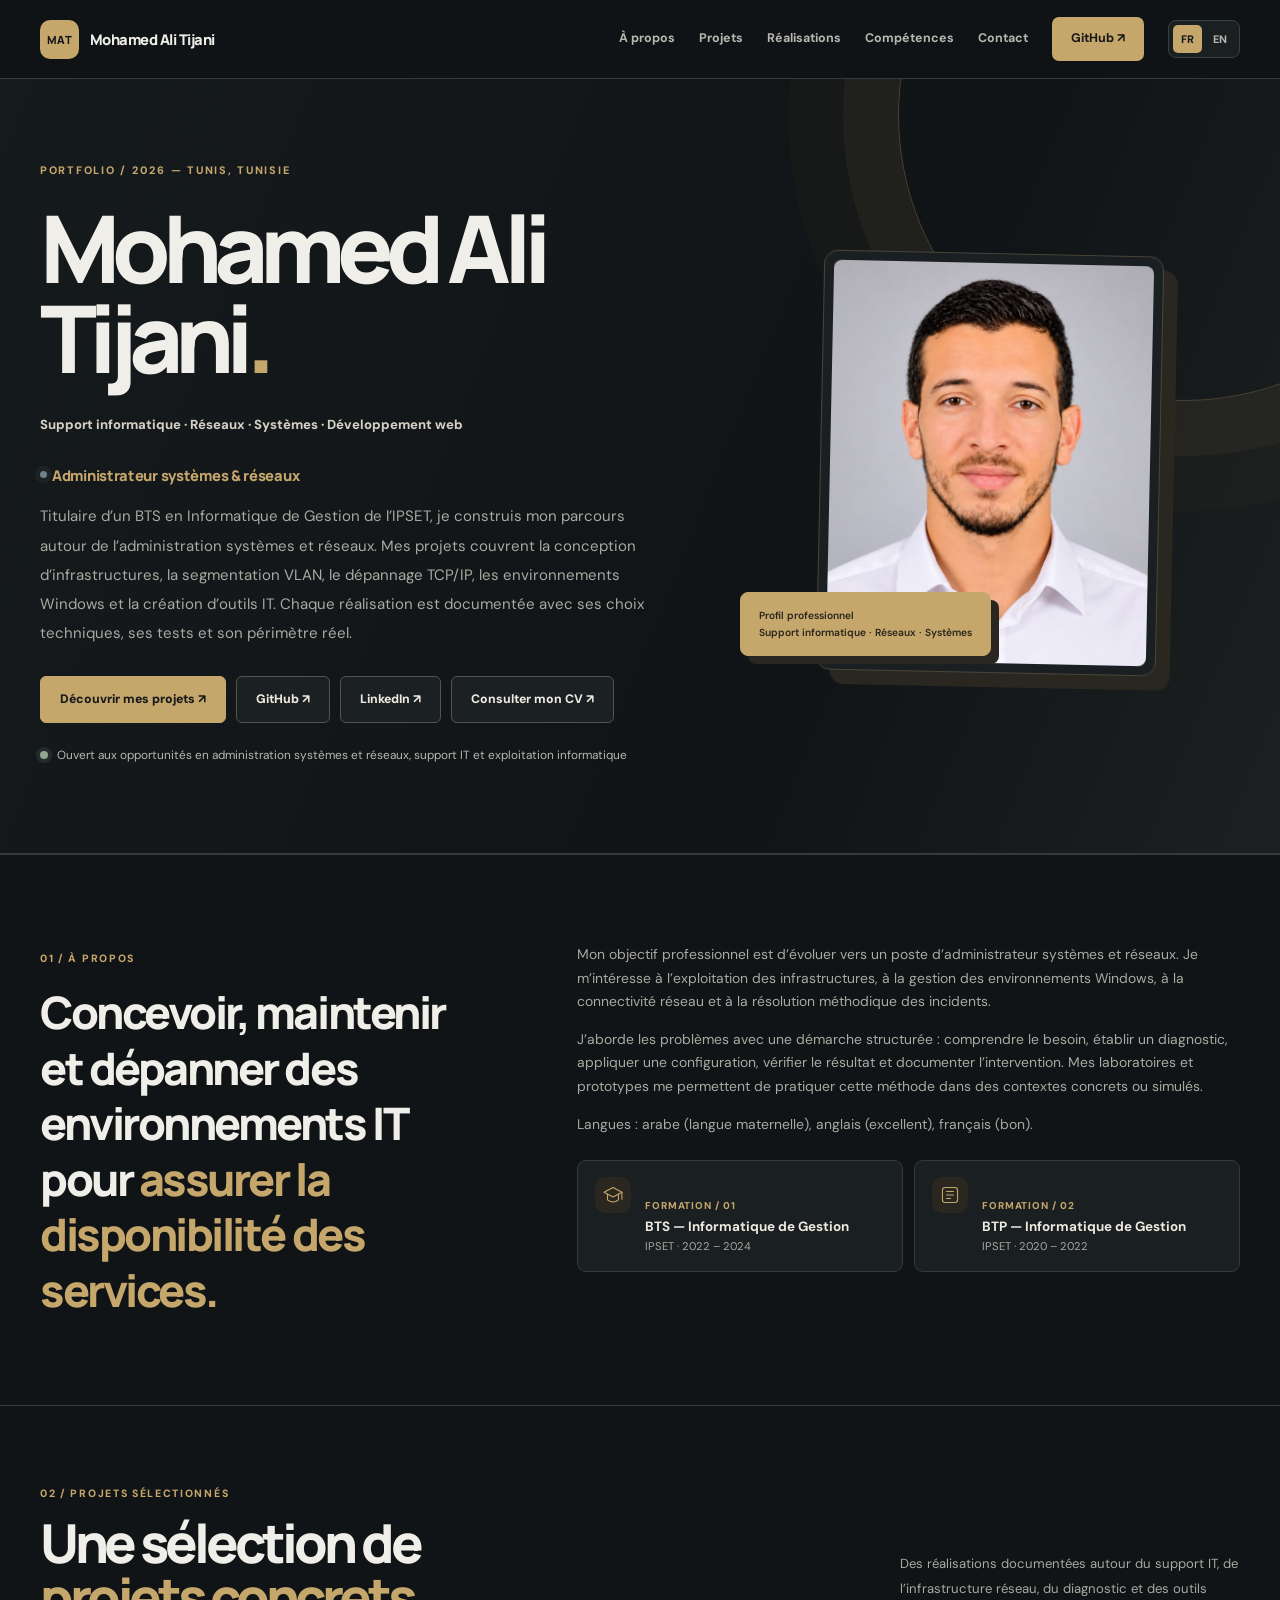
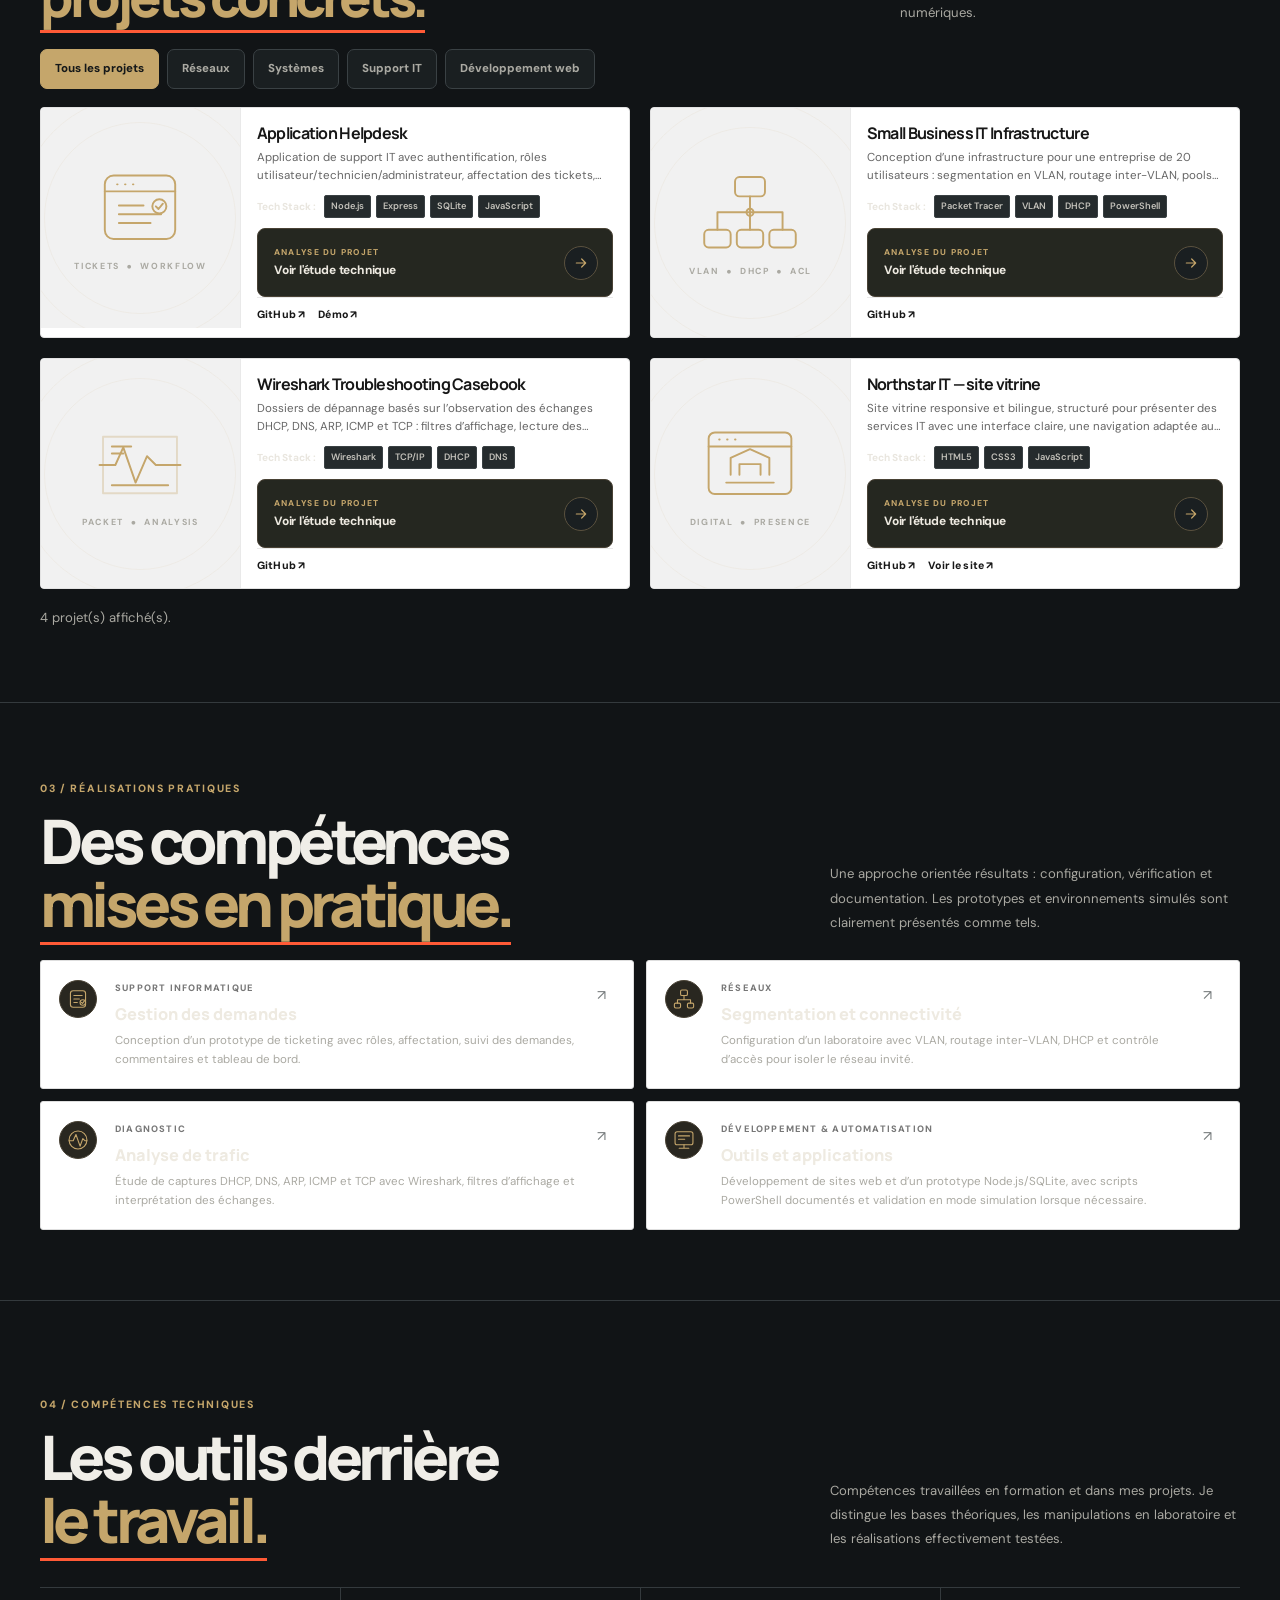
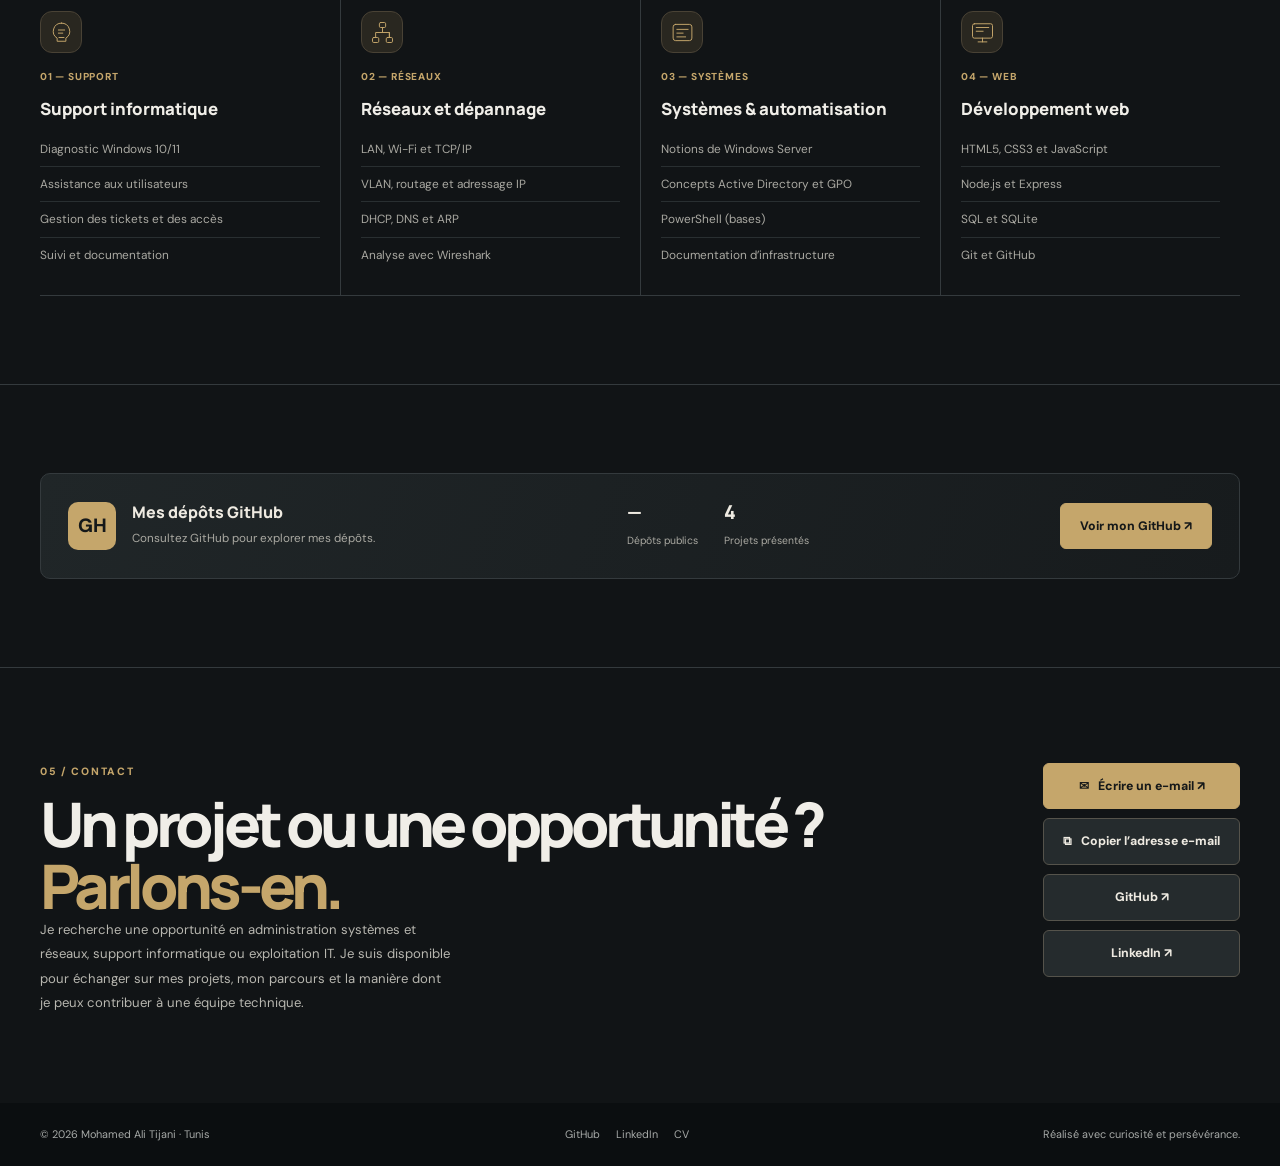
==== commit 414c8018: "Apply dark graphite and gold portfolio theme" ====
--- a/index.html
+++ b/index.html
@@ -964,6 +964,124 @@
   .hero:before,.hero .portrait-frame{animation:none!important}
 }
 
+
+/* DARK GRAPHITE + CHAMPAGNE GOLD — restrained premium palette */
+:root{
+  --navy:#111416;--navy-2:#252b2e;--blue:#c5a66b;--blue-2:#292720;
+  --ink:#e9e6df;--muted:#aaa9a2;--soft:#181c1e;--line:#343a3d;
+  --white:#f3f1eb;--green:#91a68f;
+  --shadow:0 20px 55px rgba(0,0,0,.28);
+}
+html,body{background:#111416;color:#e9e6df}
+body{background:#111416;color:#e9e6df}
+::selection{background:#c5a66b;color:#111416}
+.progress{background:#c5a66b}
+.header{background:rgba(17,20,22,.96);border-color:#343a3d}
+.header.scrolled{background:rgba(17,20,22,.98);box-shadow:0 8px 28px rgba(0,0,0,.3)}
+.brand{color:#f0eee8}
+.brand-mark,.github-icon{background:#c5a66b;color:#151819;box-shadow:none}
+.nav-links a{color:#b8b7b0}
+.nav-links a:hover,.nav-links a.active{color:#d4b77e}
+.nav-links a:not(.nav-cta):after{background:#c5a66b}
+.nav-links .nav-cta{background:#c5a66b;color:#151819}
+.nav-links .nav-cta:hover{background:#d8bd88;color:#151819}
+.language,.menu-toggle{border-color:#3a4144;background:#1a1f21;color:#e9e6df}
+.language button{color:#b8b7b0}
+.language button[aria-pressed=true]{background:#c5a66b;color:#151819}
+.hero{background:linear-gradient(112deg,#151a1c 0%,#111416 65%,#1c2021 100%);border-color:#343a3d}
+.hero:before{border-color:#494235;box-shadow:0 0 0 55px rgba(197,166,107,.055),0 0 0 110px rgba(197,166,107,.025)}
+.hero:after{background-image:radial-gradient(rgba(197,166,107,.22) .6px,transparent .6px);opacity:.22}
+.eyebrow,.section-kicker,.edu small,.project-meta,.practice-num,.skill-index{color:#c5a66b}
+.eyebrow:before,.section-kicker:before{background:#c5a66b}
+.hero h1,.section-title,.about-statement,.project h3,.practice-card h3,.skill h3{color:#f0eee8}
+.hero h1 span,.hero-typed,.section-title em,.about-statement span{color:#c5a66b}
+.hero-role{color:#d5d0c5;background:transparent}
+.hero-copy,.about-copy p,.project p,.practice-card p,.skill li,.section-desc{color:#aaa9a2}
+.typed-caret{background:#c5a66b}
+.btn{border-color:#55534b;background:#1b2022;color:#eeeae1}
+.btn:hover{border-color:#c5a66b;color:#e4c98f;box-shadow:0 8px 24px rgba(0,0,0,.22)}
+.btn-primary{background:#c5a66b;border-color:#c5a66b;color:#151819}
+.btn-primary:hover{background:#d8bd88;border-color:#d8bd88;color:#151819;box-shadow:0 10px 25px rgba(197,166,107,.16)}
+.availability{color:#b8b7b0}.availability i{background:#91a68f;box-shadow:0 0 0 4px rgba(145,166,143,.14)}
+.portrait-frame{background:#1a1f21;border-color:#4a4539;box-shadow:14px 14px 0 #292720}
+.portrait-frame:hover{box-shadow:18px 18px 0 #393226,0 28px 60px rgba(0,0,0,.35)}
+.portrait-note{background:#c5a66b;color:#151819;border-color:#c5a66b;box-shadow:8px 8px 0 #292720}
+.portrait-note span{color:#29251d}
+.trustbar{background:#1d2325;border-color:#343a3d}
+.trust-item{border-color:#3a4144}
+.trust-item strong{color:#f0eee8}
+.trust-item span{color:#aaa9a2}
+section.section{background:#111416}
+.section-soft{background:#171c1e;border-color:#343a3d}
+.edu{background:#1a1f21;border-color:#343a3d}
+.edu-symbol,.practice-index,.skill-symbol{background:#292720;color:#c5a66b;border-color:#494235}
+.edu small{color:#c5a66b}.edu strong{color:#eeeae1}.edu span{color:#aaa9a2}
+.filter{border-color:#3a4144;background:#1a1f21;color:#aaa9a2}
+.filter:hover{border-color:#9b8458;color:#e0c58d}
+.filter[aria-pressed=true]{background:#c5a66b;border-color:#c5a66b;color:#151819}
+.project{border-color:#343a3d;background:#1a1f21;box-shadow:0 7px 25px rgba(0,0,0,.18)}
+.project:hover{border-color:#88744e;box-shadow:0 20px 48px rgba(0,0,0,.32)}
+.project-visual{background:linear-gradient(145deg,#22282a,#171b1d);border-color:#343a3d}
+.project-symbol--helpdesk,.project-symbol--network,.project-symbol--wireshark,.project-symbol--northstar{color:#c5a66b}
+.symbol-caption{color:#aaa9a2}
+.project-meta,.project-links a,.project-detail-item strong,.detail-trigger-kicker{color:#c5a66b}
+.tags span,.project-stack span{background:#252b2d;border-color:#3a4144;color:#c4c2bb}
+.project-stack{border-color:#343a3d}
+.project-stack strong{color:#e9e6df}
+.project-links{border-color:#343a3d}
+.project-links a:after,.project-gallery .project:after,.practice-card:after{background:#c5a66b}
+.project:before{background:radial-gradient(360px circle at var(--pointer-x,50%) var(--pointer-y,50%),rgba(197,166,107,.09),transparent 68%)}
+.project-details{border-color:#494235;background:#252720}
+.project-details summary{color:#e9e6df}
+.detail-trigger-kicker,.project-detail-item strong{color:#c5a66b}
+.detail-trigger-title{color:#eeeae1}
+.project-details-plus{border-color:#5a513e;background:#1a1f21;color:#c5a66b}
+.project-details:hover .project-details-plus{background:#c5a66b;border-color:#c5a66b;color:#151819}
+.project-detail-grid{border-color:#494235;background:#1a1f21}
+.project-detail-item p{color:#aaa9a2}
+.practice-card{border-color:#343a3d;background:#1a1f21}
+.practice-card:hover{border-color:#88744e}
+.practice-compact .practice-card:before{background:#c5a66b}
+.practice-compact .practice-card h3{color:#eeeae1}
+.practice-compact .practice-card p{color:#aaa9a2}
+.practice-compact .practice-index{background:#292720;color:#c5a66b;border-color:#494235}
+.practice-compact .practice-card:hover .practice-index{background:#c5a66b;border-color:#c5a66b;color:#151819}
+.practice-arrow{color:#777c7d}
+.practice-compact .practice-card:hover .practice-arrow{color:#d8bd88}
+.skills-grid,.skill+.skill{border-color:#343a3d}
+.skill-symbol{background:#292720;color:#c5a66b;border-color:#494235}
+.skill-symbol--2,.skill-symbol--3,.skill-symbol--4{color:#c5a66b}
+.skill:hover .skill-symbol{background:#393226}
+.skill li{border-color:#292f31}
+.skill li:hover{color:#d8bd88}
+.github-panel{border-color:#343a3d;background:linear-gradient(110deg,#202628,#171b1d)}
+.github-copy strong,.github-stat strong{color:#eeeae1}
+.github-copy span,.github-stat span{color:#aaa9a2}
+.github-icon{background:#c5a66b;color:#151819}
+.contact{background:#1b2022;color:#eeeae1}
+.contact .section-kicker{color:#c5a66b}
+.contact .section-title{color:#f0eee8}
+.contact .section-title em{color:#c5a66b}
+.contact .section-desc{color:#b8b7b0}
+.contact-actions .btn{border-color:#55534b;background:#252b2d;color:#eeeae1}
+.contact-actions .btn-primary{border-color:#c5a66b;background:#c5a66b;color:#151819}
+.contact-actions .btn:hover{border-color:#d8bd88;background:#393226;color:#f0eee8}
+.contact-actions .btn-primary:hover{background:#d8bd88;color:#151819}
+.action-feedback{color:#c5a66b}
+footer{background:#0b0e10;color:#a7aaa8}
+.footer-links a:hover{color:#d8bd88}
+.back-to-top{border-color:#6d5d3e;background:#c5a66b;color:#151819;box-shadow:0 10px 28px rgba(0,0,0,.3)}
+.back-to-top:hover{background:#d8bd88;color:#151819}
+a:focus-visible,button:focus-visible,.project-details summary:focus-visible{outline:3px solid #c5a66b;outline-offset:3px}
+.nav-links a:not(.nav-cta):after,.project-links a:after{background:#c5a66b}
+.project:hover .project-visual img{filter:none!important}
+@media(max-width:760px){
+ .nav-links{background:#171c1e;border-color:#343a3d}
+ .hero-grid{background:transparent}
+ .portrait-frame{box-shadow:10px 10px 0 #292720}
+}
+@media(prefers-reduced-motion:reduce){.hero:before,.hero .portrait-frame{animation:none!important}}
+
 </style>
 </head>
 <body>
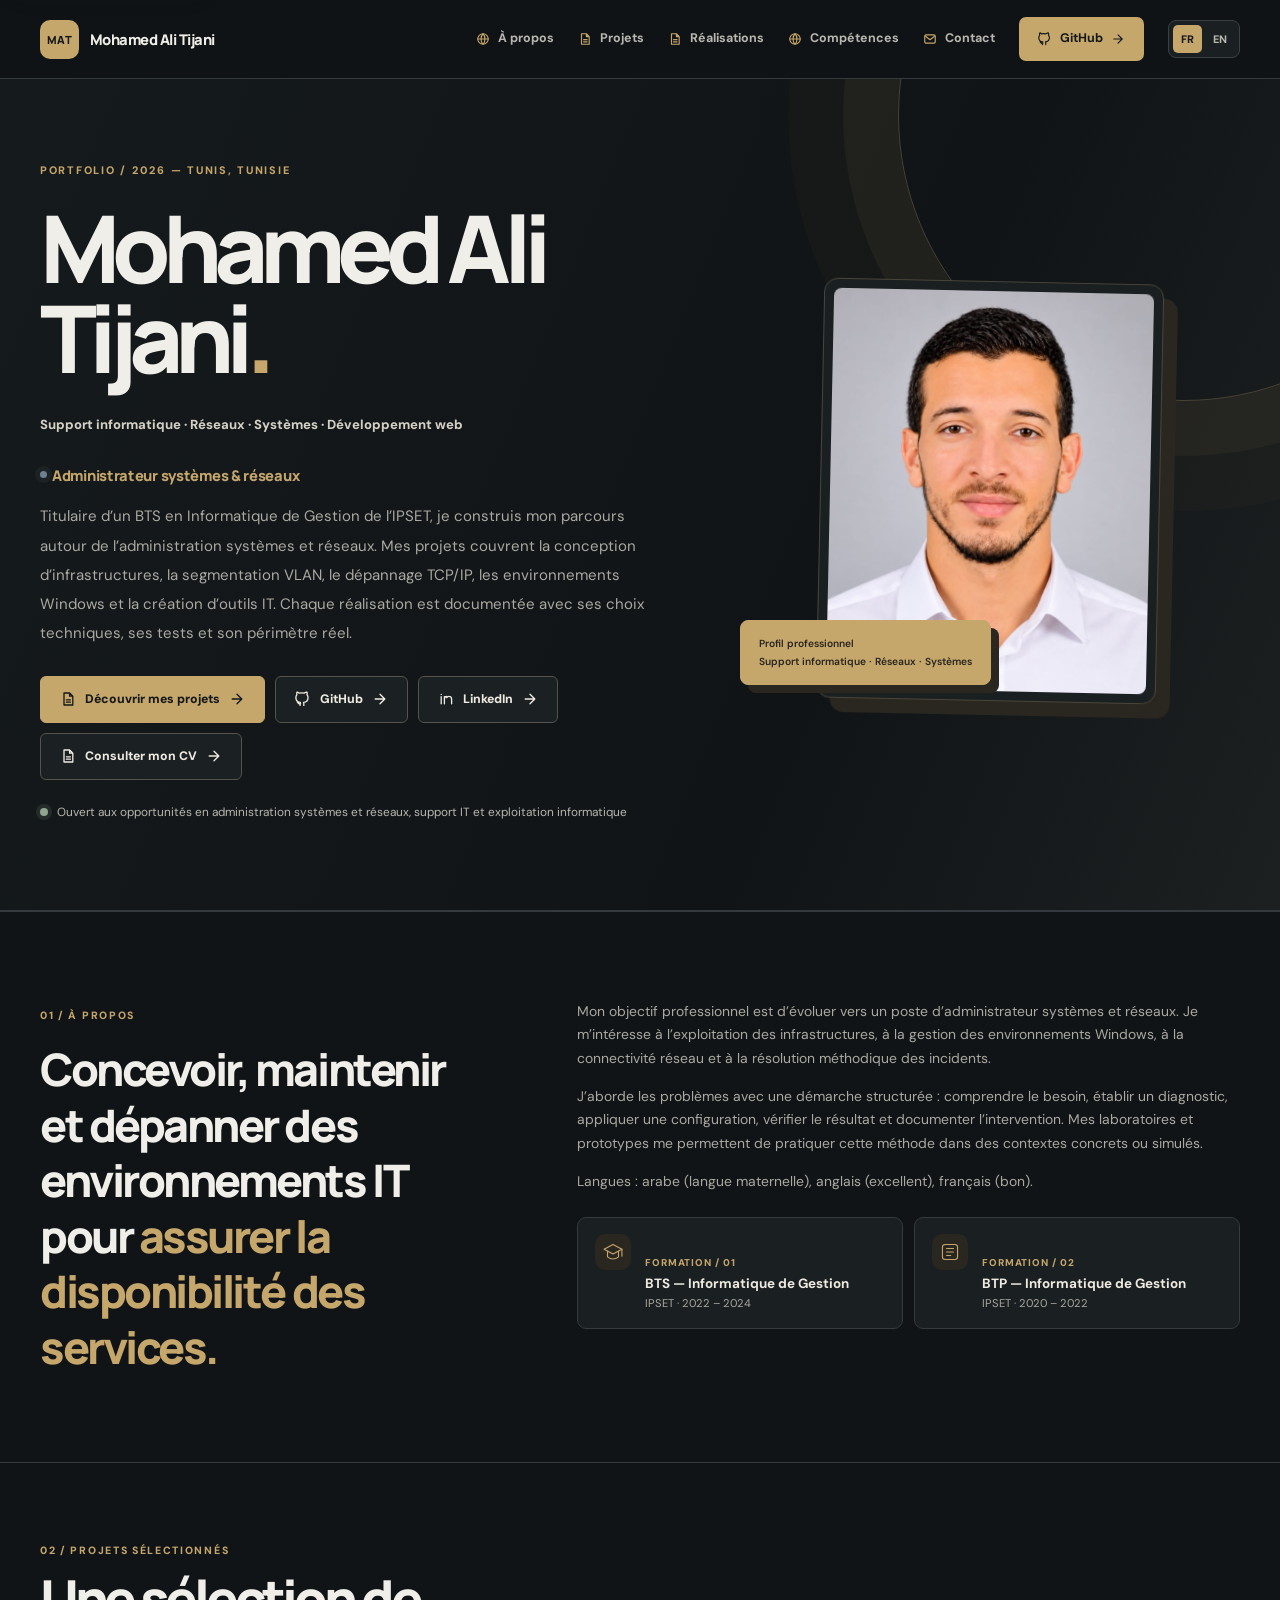
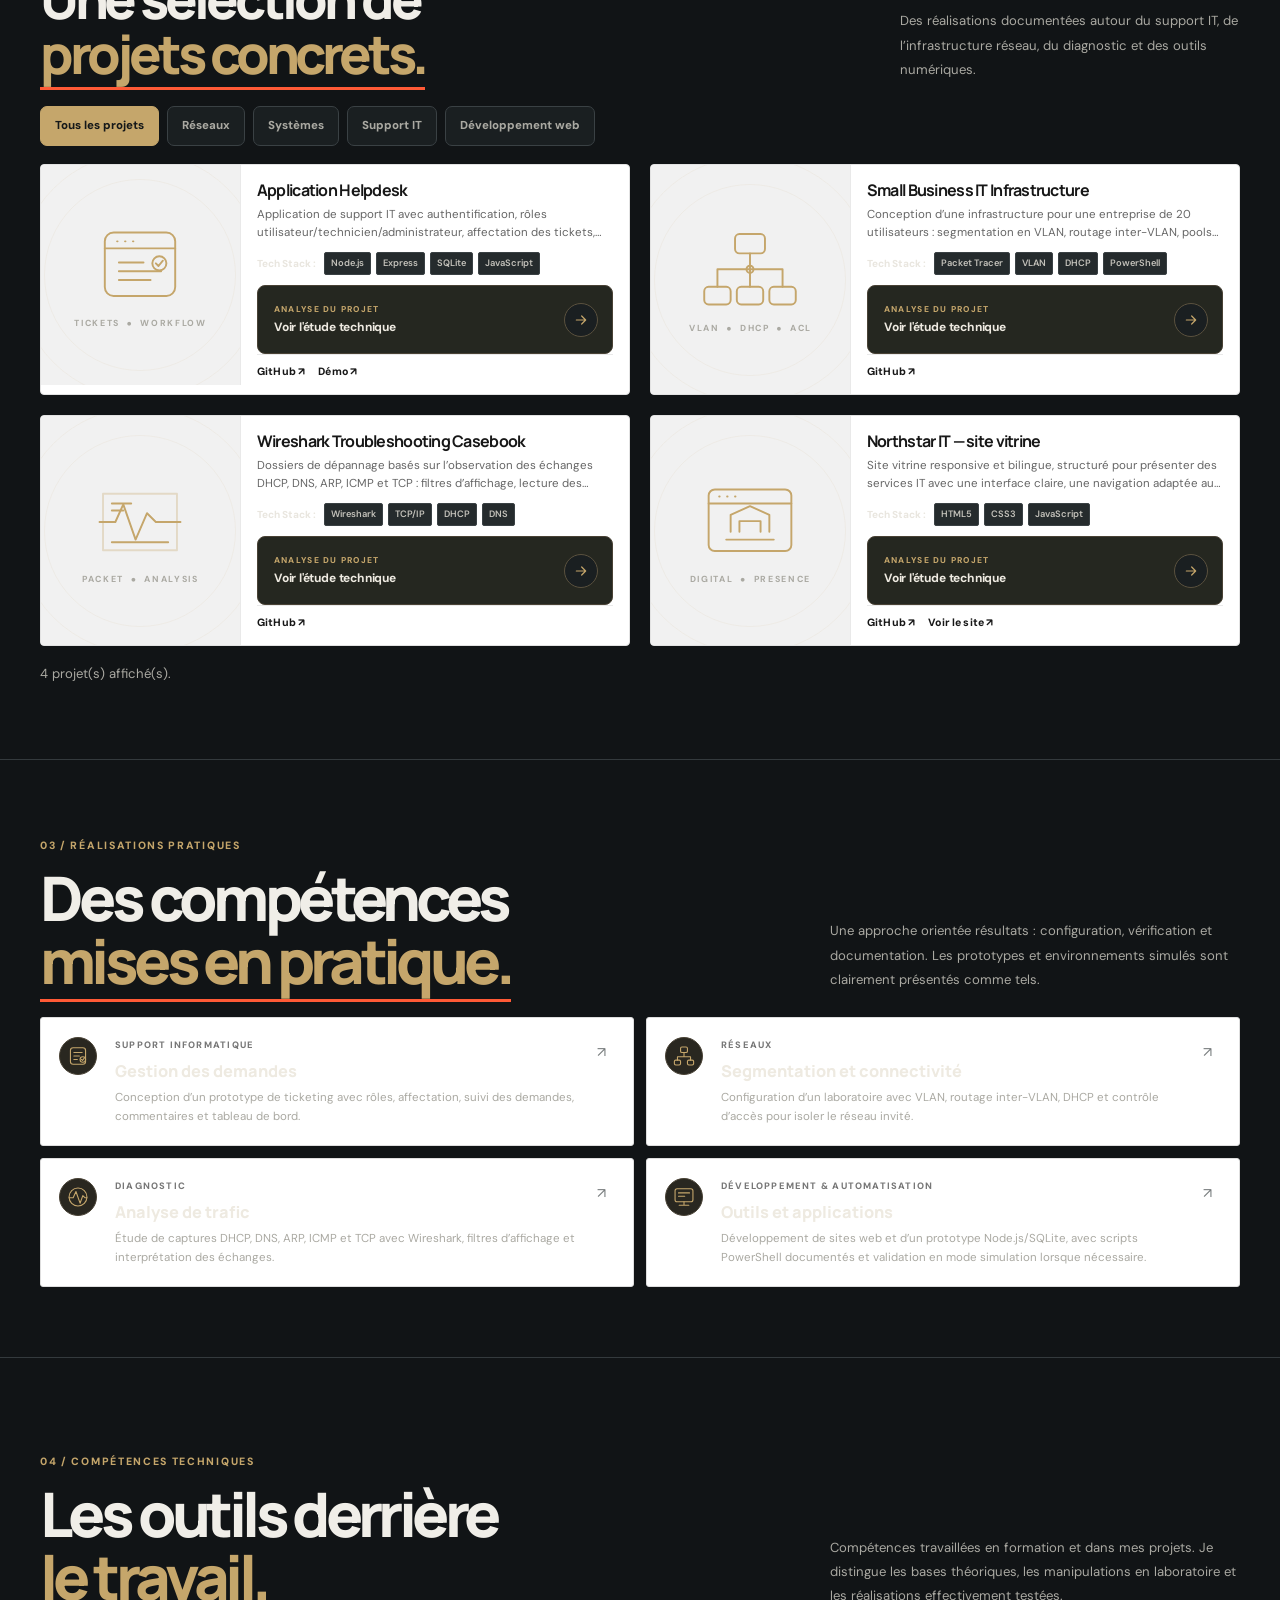
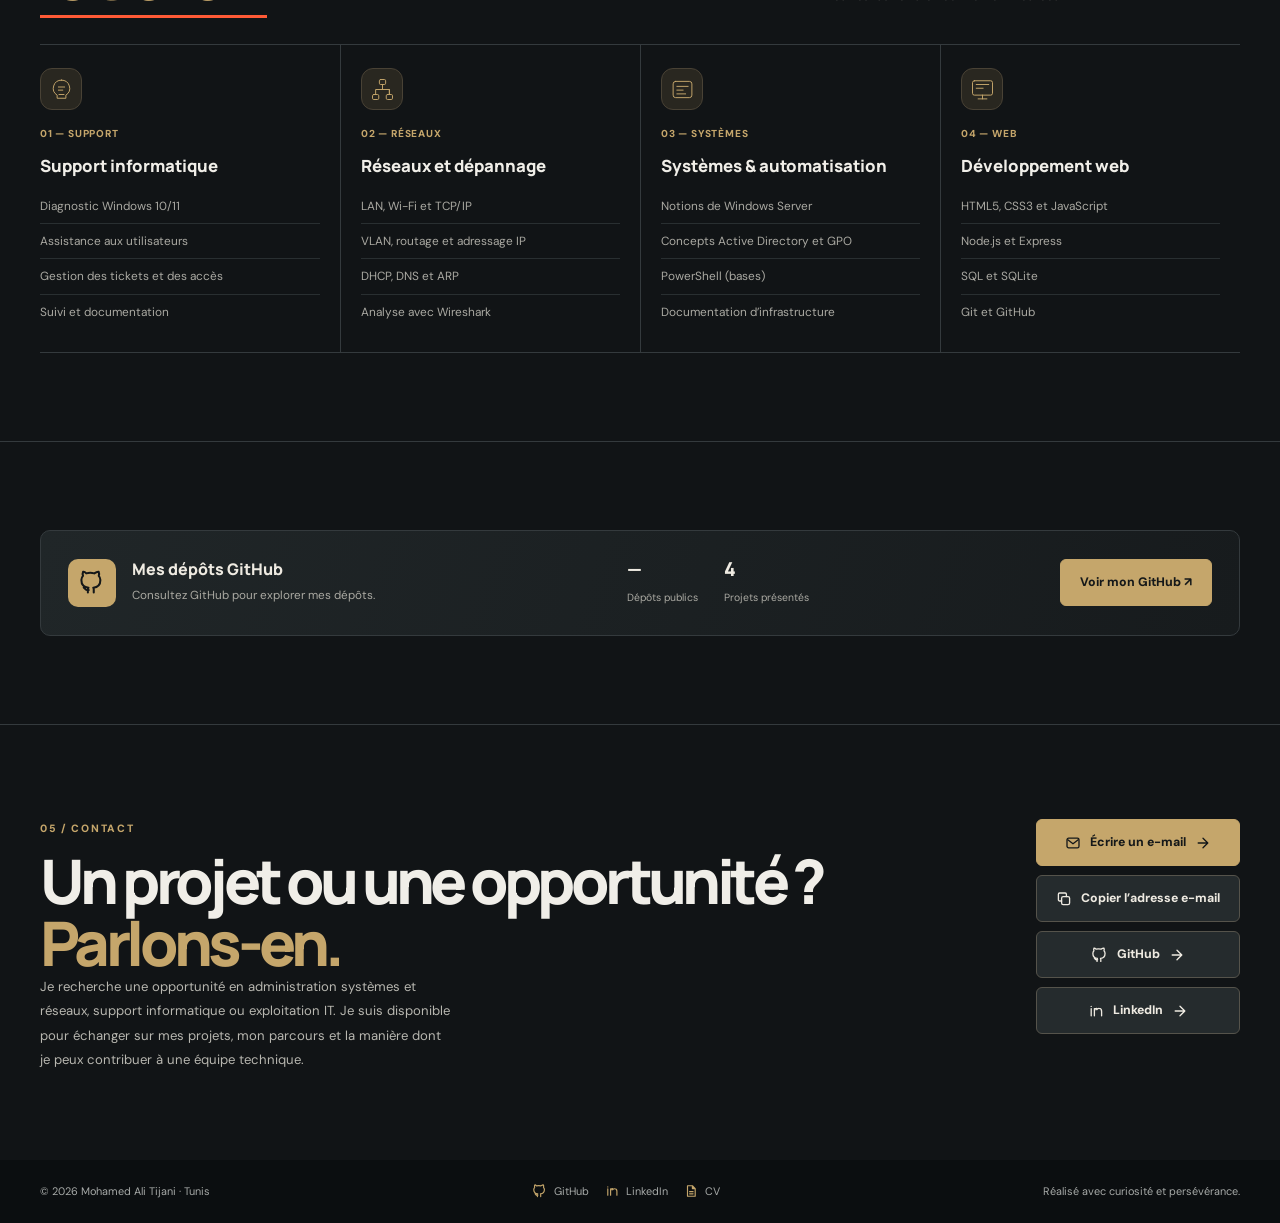
==== commit a624fec9: "Add consistent gold interface icons across portfolio" ====
--- a/index.html
+++ b/index.html
@@ -1082,6 +1082,22 @@
 }
 @media(prefers-reduced-motion:reduce){.hero:before,.hero .portrait-frame{animation:none!important}}
 
+
+/* CONSISTENT INLINE ICON SYSTEM — champagne gold */
+.ui-icon{display:inline-flex;align-items:center;justify-content:center;flex:0 0 auto;width:17px;height:17px;color:var(--blue);vertical-align:middle}
+.ui-icon svg,.github-icon svg{display:block;width:100%;height:100%;fill:none;stroke:currentColor;stroke-width:1.65;stroke-linecap:round;stroke-linejoin:round}
+.nav-links a{display:inline-flex;align-items:center;gap:8px}
+.nav-links .ui-icon{width:14px;height:14px;color:var(--blue)}
+.nav-links .nav-cta .ui-icon{color:inherit}
+.btn .ui-icon{width:16px;height:16px;color:inherit}
+.btn-primary .ui-icon{color:inherit}
+.project-links a{display:inline-flex;align-items:center;gap:7px}
+.footer-links a{display:inline-flex;align-items:center;gap:7px}
+.footer-links .ui-icon{width:14px;height:14px;color:var(--blue)}
+.github-icon{display:grid;place-items:center}
+.github-icon svg{width:25px;height:25px;stroke:currentColor;fill:none}
+@media(max-width:700px){.nav-links a{display:flex}.nav-links .ui-icon{width:16px;height:16px}}
+
 </style>
 </head>
 <body>
@@ -1092,12 +1108,12 @@
       <a class="brand" href="#accueil" aria-label="Mohamed Ali Tijani — accueil"><span class="brand-mark">MAT</span><span>Mohamed Ali Tijani</span></a>
       <div class="nav-right">
         <nav class="nav-links" id="main-navigation" aria-label="Navigation principale">
-          <a href="#apropos" data-fr="À propos" data-en="About">À propos</a>
-          <a href="#projets" data-fr="Projets" data-en="Projects">Projets</a>
-          <a href="#pratique" data-fr="Réalisations" data-en="Practice">Réalisations</a>
-          <a href="#competences" data-fr="Compétences" data-en="Skills">Compétences</a>
-          <a href="#contact" data-fr="Contact" data-en="Contact">Contact</a>
-          <a class="nav-cta" href="https://github.com/Medalitijani" target="_blank" rel="noopener">GitHub ↗</a>
+          <a href="#apropos"><span class="ui-icon" aria-hidden="true"><svg viewBox="0 0 20 20" aria-hidden="true"><circle cx="10" cy="10" r="7.5"/><path d="M2.8 10h14.4M10 2.5c2 2 2.8 4.5 2.8 7.5s-.8 5.5-2.8 7.5c-2-2-2.8-4.5-2.8-7.5S8 4.5 10 2.5Z"/></svg></span><span data-fr="À propos" data-en="About">À propos</span></a>
+          <a href="#projets"><span class="ui-icon" aria-hidden="true"><svg viewBox="0 0 20 20" aria-hidden="true"><path d="M5 2.5h7l4 4v11H5zM12 2.5v4h4M8 11h5M8 14h5"/></svg></span><span data-fr="Projets" data-en="Projects">Projets</span></a>
+          <a href="#pratique"><span class="ui-icon" aria-hidden="true"><svg viewBox="0 0 20 20" aria-hidden="true"><path d="M5 2.5h7l4 4v11H5zM12 2.5v4h4M8 11h5M8 14h5"/></svg></span><span data-fr="Réalisations" data-en="Practice">Réalisations</span></a>
+          <a href="#competences"><span class="ui-icon" aria-hidden="true"><svg viewBox="0 0 20 20" aria-hidden="true"><circle cx="10" cy="10" r="7.5"/><path d="M2.8 10h14.4M10 2.5c2 2 2.8 4.5 2.8 7.5s-.8 5.5-2.8 7.5c-2-2-2.8-4.5-2.8-7.5S8 4.5 10 2.5Z"/></svg></span><span data-fr="Compétences" data-en="Skills">Compétences</span></a>
+          <a href="#contact"><span class="ui-icon" aria-hidden="true"><svg viewBox="0 0 20 20" aria-hidden="true"><rect x="2.5" y="4" width="15" height="12" rx="2"/><path d="m3.5 6 6.5 5 6.5-5"/></svg></span><span data-fr="Contact" data-en="Contact">Contact</span></a>
+          <a class="nav-cta" href="https://github.com/Medalitijani" target="_blank" rel="noopener"><span class="ui-icon" aria-hidden="true"><svg viewBox="0 0 20 20" aria-hidden="true"><path d="M7 16c-3 .9-3-1.5-4-2m8 4v-2.1c0-.7.1-1.2-.4-1.7 2.8-.3 5.7-1.4 5.7-6.2a4.8 4.8 0 0 0-1.3-3.3 4.4 4.4 0 0 0-.1-3.3s-1.1-.3-3.5 1.3a12 12 0 0 0-6.4 0C3.6 1.1 2.5 1.4 2.5 1.4a4.4 4.4 0 0 0-.1 3.3A4.8 4.8 0 0 0 1.1 8c0 4.8 2.9 5.9 5.7 6.2-.4.4-.5.9-.5 1.7V18"/></svg></span><span>GitHub</span><span class="ui-icon" aria-hidden="true"><svg viewBox="0 0 20 20" aria-hidden="true"><path d="M4 10h11M10 4l6 6-6 6"/></svg></span></a>
         </nav>
         <div class="language" role="group" aria-label="Choisir la langue">
           <button type="button" data-language="fr" aria-pressed="true">FR</button>
@@ -1119,10 +1135,10 @@
           <p class="hero-typed" aria-live="polite"><span id="typed-title">System &amp; Network Administrator</span><span class="typed-caret" aria-hidden="true"></span></p>
           <p class="hero-copy" data-fr="Titulaire d’un BTS en Informatique de Gestion de l’IPSET, je construis mon parcours autour de l’administration systèmes et réseaux. Mes projets couvrent la conception d’infrastructures, la segmentation VLAN, le dépannage TCP/IP, les environnements Windows et la création d’outils IT. Chaque réalisation est documentée avec ses choix techniques, ses tests et son périmètre réel." data-en="I hold a BTS in Management Information Technology from IPSET and am building my career around systems and network administration. My projects cover infrastructure design, VLAN segmentation, TCP/IP troubleshooting, Windows environments and IT tools. Each project documents its technical decisions, tests and actual scope.">Titulaire d’un BTS en Informatique de Gestion obtenu à l’IPSET, je m’intéresse particulièrement à l’administration des systèmes et des réseaux. À travers mes projets, je mets en pratique la configuration d’infrastructures, le dépannage réseau, l’administration des environnements Windows et le développement d’outils web. Je veille à documenter chaque réalisation et à présenter les solutions techniques mises en œuvre.</p>
           <div class="actions">
-            <a class="btn btn-primary" href="#projets" data-fr="Découvrir mes projets ↗" data-en="Explore my projects ↗">Découvrir mes projets ↗</a>
-            <a class="btn" href="https://github.com/Medalitijani" target="_blank" rel="noopener">GitHub ↗</a>
-            <a class="btn" href="https://www.linkedin.com/in/mohamed-ali-tijani-0ab3a236b/" target="_blank" rel="noopener">LinkedIn ↗</a>
-            <a class="btn" href="./cv.html" target="_blank" rel="noopener" data-fr="Consulter mon CV ↗" data-en="View my CV ↗">Consulter mon CV ↗</a>
+            <a class="btn btn-primary" href="#projets"><span class="ui-icon" aria-hidden="true"><svg viewBox="0 0 20 20" aria-hidden="true"><path d="M5 2.5h7l4 4v11H5zM12 2.5v4h4M8 11h5M8 14h5"/></svg></span><span data-fr="Découvrir mes projets" data-en="Explore my projects">Découvrir mes projets</span><span class="ui-icon" aria-hidden="true"><svg viewBox="0 0 20 20" aria-hidden="true"><path d="M4 10h11M10 4l6 6-6 6"/></svg></span></a>
+            <a class="btn" href="https://github.com/Medalitijani" target="_blank" rel="noopener"><span class="ui-icon" aria-hidden="true"><svg viewBox="0 0 20 20" aria-hidden="true"><path d="M7 16c-3 .9-3-1.5-4-2m8 4v-2.1c0-.7.1-1.2-.4-1.7 2.8-.3 5.7-1.4 5.7-6.2a4.8 4.8 0 0 0-1.3-3.3 4.4 4.4 0 0 0-.1-3.3s-1.1-.3-3.5 1.3a12 12 0 0 0-6.4 0C3.6 1.1 2.5 1.4 2.5 1.4a4.4 4.4 0 0 0-.1 3.3A4.8 4.8 0 0 0 1.1 8c0 4.8 2.9 5.9 5.7 6.2-.4.4-.5.9-.5 1.7V18"/></svg></span><span>GitHub</span><span class="ui-icon" aria-hidden="true"><svg viewBox="0 0 20 20" aria-hidden="true"><path d="M4 10h11M10 4l6 6-6 6"/></svg></span></a>
+            <a class="btn" href="https://www.linkedin.com/in/mohamed-ali-tijani-0ab3a236b/" target="_blank" rel="noopener"><span class="ui-icon" aria-hidden="true"><svg viewBox="0 0 20 20" aria-hidden="true"><path d="M4 7v9M4 4.2v.1M8 16V7h3v1.3A3.2 3.2 0 0 1 14 6.8c2.2 0 3 1.4 3 3.7V16M8 10.2c0-1.8 1.2-3.4 3.1-3.4"/></svg></span><span>LinkedIn</span><span class="ui-icon" aria-hidden="true"><svg viewBox="0 0 20 20" aria-hidden="true"><path d="M4 10h11M10 4l6 6-6 6"/></svg></span></a>
+            <a class="btn" href="./cv.html" target="_blank" rel="noopener"><span class="ui-icon" aria-hidden="true"><svg viewBox="0 0 20 20" aria-hidden="true"><path d="M5 2.5h7l4 4v11H5zM12 2.5v4h4M8 11h5M8 14h5"/></svg></span><span data-fr="Consulter mon CV" data-en="View my CV">Consulter mon CV</span><span class="ui-icon" aria-hidden="true"><svg viewBox="0 0 20 20" aria-hidden="true"><path d="M4 10h11M10 4l6 6-6 6"/></svg></span></a>
           </div>
           <p class="availability"><i></i><span data-fr="Ouvert aux opportunités en administration systèmes et réseaux, support IT et exploitation informatique" data-en="Open to opportunities in systems and network administration, IT support and IT operations">Ouvert aux opportunités en support IT, réseaux, systèmes et développement web</span></p>
         </div>
@@ -1248,7 +1264,7 @@
     <section class="section section-soft" id="github">
       <div class="container">
         <div class="github-panel reveal">
-          <div class="github-copy"><div class="github-icon">GH</div><div><strong data-fr="Mes dépôts GitHub" data-en="My GitHub repositories">Mes dépôts GitHub</strong><span id="github-status" data-fr="Chargement des dépôts publics…" data-en="Loading public repositories…">Chargement des dépôts publics…</span></div></div>
+          <div class="github-copy"><div class="github-icon"><svg viewBox="0 0 20 20" aria-hidden="true"><path d="M7 16c-3 .9-3-1.5-4-2m8 4v-2.1c0-.7.1-1.2-.4-1.7 2.8-.3 5.7-1.4 5.7-6.2a4.8 4.8 0 0 0-1.3-3.3 4.4 4.4 0 0 0-.1-3.3s-1.1-.3-3.5 1.3a12 12 0 0 0-6.4 0C3.6 1.1 2.5 1.4 2.5 1.4a4.4 4.4 0 0 0-.1 3.3A4.8 4.8 0 0 0 1.1 8c0 4.8 2.9 5.9 5.7 6.2-.4.4-.5.9-.5 1.7V18"/></svg></div><div><strong data-fr="Mes dépôts GitHub" data-en="My GitHub repositories">Mes dépôts GitHub</strong><span id="github-status" data-fr="Chargement des dépôts publics…" data-en="Loading public repositories…">Chargement des dépôts publics…</span></div></div>
           <div class="github-stats"><div class="github-stat"><strong id="repo-count">—</strong><span data-fr="Dépôts publics" data-en="Public repositories">Dépôts publics</span></div><div class="github-stat"><strong id="project-count">4</strong><span data-fr="Projets présentés" data-en="Featured projects">Projets présentés</span></div></div>
           <a class="btn btn-primary" href="https://github.com/Medalitijani" target="_blank" rel="noopener" data-fr="Voir mon GitHub ↗" data-en="Visit my GitHub ↗">Voir mon GitHub ↗</a>
         </div>
@@ -1258,12 +1274,12 @@
     <section class="section contact" id="contact">
       <div class="container contact-grid">
         <div class="reveal"><div class="section-kicker" data-fr="05 / CONTACT" data-en="05 / CONTACT">05 / CONTACT</div><h2 class="section-title" data-fr="Un projet ou une opportunité ?<br><em>Parlons-en.</em>" data-en="A project or an opportunity?<br><em>Let’s talk.</em>">Un projet ou une opportunité ?<br><em>Parlons-en.</em></h2><p class="section-desc" data-fr="Je recherche une opportunité en administration systèmes et réseaux, support informatique ou exploitation IT. Je suis disponible pour échanger sur mes projets, mon parcours et la manière dont je peux contribuer à une équipe technique." data-en="I am looking for an opportunity in systems and network administration, IT support or IT operations. Feel free to contact me to discuss my projects, background and how I could contribute to a technical team.">Je recherche une opportunité dans un environnement informatique polyvalent : support utilisateurs, réseaux, systèmes ou développement web. Vous pouvez me contacter par e-mail ou consulter mes projets sur GitHub.</p></div>
-        <div class="contact-actions reveal"><a class="btn btn-primary" href="mailto:mohamedalitijanii@gmail.com">✉ <span data-fr="Écrire un e-mail ↗" data-en="Send an email ↗">Écrire un e-mail ↗</span></a><button class="btn copy-email" id="copy-email" type="button">⧉ <span data-fr="Copier l’adresse e-mail" data-en="Copy email address">Copier l’adresse e-mail</span></button><a class="btn" href="https://github.com/Medalitijani" target="_blank" rel="noopener">GitHub ↗</a><a class="btn" href="https://www.linkedin.com/in/mohamed-ali-tijani-0ab3a236b/" target="_blank" rel="noopener">LinkedIn ↗</a><p class="action-feedback" id="action-feedback" role="status" aria-live="polite"></p></div>
+        <div class="contact-actions reveal"><a class="btn btn-primary" href="mailto:mohamedalitijanii@gmail.com"><span class="ui-icon" aria-hidden="true"><svg viewBox="0 0 20 20" aria-hidden="true"><rect x="2.5" y="4" width="15" height="12" rx="2"/><path d="m3.5 6 6.5 5 6.5-5"/></svg></span><span data-fr="Écrire un e-mail" data-en="Send an email">Écrire un e-mail</span><span class="ui-icon" aria-hidden="true"><svg viewBox="0 0 20 20" aria-hidden="true"><path d="M4 10h11M10 4l6 6-6 6"/></svg></span></a><button class="btn copy-email" id="copy-email" type="button"><span class="ui-icon" aria-hidden="true"><svg viewBox="0 0 20 20" aria-hidden="true"><rect x="7" y="7" width="10" height="10" rx="2"/><path d="M13 7V4a1.5 1.5 0 0 0-1.5-1.5h-7A1.5 1.5 0 0 0 3 4v7A1.5 1.5 0 0 0 4.5 12.5H7"/></svg></span><span data-fr="Copier l’adresse e-mail" data-en="Copy email address">Copier l’adresse e-mail</span></button><a class="btn" href="https://github.com/Medalitijani" target="_blank" rel="noopener"><span class="ui-icon" aria-hidden="true"><svg viewBox="0 0 20 20" aria-hidden="true"><path d="M7 16c-3 .9-3-1.5-4-2m8 4v-2.1c0-.7.1-1.2-.4-1.7 2.8-.3 5.7-1.4 5.7-6.2a4.8 4.8 0 0 0-1.3-3.3 4.4 4.4 0 0 0-.1-3.3s-1.1-.3-3.5 1.3a12 12 0 0 0-6.4 0C3.6 1.1 2.5 1.4 2.5 1.4a4.4 4.4 0 0 0-.1 3.3A4.8 4.8 0 0 0 1.1 8c0 4.8 2.9 5.9 5.7 6.2-.4.4-.5.9-.5 1.7V18"/></svg></span><span>GitHub</span><span class="ui-icon" aria-hidden="true"><svg viewBox="0 0 20 20" aria-hidden="true"><path d="M4 10h11M10 4l6 6-6 6"/></svg></span></a><a class="btn" href="https://www.linkedin.com/in/mohamed-ali-tijani-0ab3a236b/" target="_blank" rel="noopener"><span class="ui-icon" aria-hidden="true"><svg viewBox="0 0 20 20" aria-hidden="true"><path d="M4 7v9M4 4.2v.1M8 16V7h3v1.3A3.2 3.2 0 0 1 14 6.8c2.2 0 3 1.4 3 3.7V16M8 10.2c0-1.8 1.2-3.4 3.1-3.4"/></svg></span><span>LinkedIn</span><span class="ui-icon" aria-hidden="true"><svg viewBox="0 0 20 20" aria-hidden="true"><path d="M4 10h11M10 4l6 6-6 6"/></svg></span></a><p class="action-feedback" id="action-feedback" role="status" aria-live="polite"></p></div>
       </div>
     </section>
   </main>
 
-  <footer><div class="container footer-inner"><span>© 2026 Mohamed Ali Tijani · Tunis</span><div class="footer-links"><a href="https://github.com/Medalitijani" target="_blank" rel="noopener">GitHub</a><a href="https://www.linkedin.com/in/mohamed-ali-tijani-0ab3a236b/" target="_blank" rel="noopener">LinkedIn</a><a href="./cv.html" data-fr="CV" data-en="Resume">CV</a></div><span data-fr="Réalisé avec curiosité et persévérance." data-en="Built with curiosity and persistence.">Réalisé avec curiosité et persévérance.</span></div></footer>
+  <footer><div class="container footer-inner"><span>© 2026 Mohamed Ali Tijani · Tunis</span><div class="footer-links"><a href="https://github.com/Medalitijani" target="_blank" rel="noopener"><span class="ui-icon" aria-hidden="true"><svg viewBox="0 0 20 20" aria-hidden="true"><path d="M7 16c-3 .9-3-1.5-4-2m8 4v-2.1c0-.7.1-1.2-.4-1.7 2.8-.3 5.7-1.4 5.7-6.2a4.8 4.8 0 0 0-1.3-3.3 4.4 4.4 0 0 0-.1-3.3s-1.1-.3-3.5 1.3a12 12 0 0 0-6.4 0C3.6 1.1 2.5 1.4 2.5 1.4a4.4 4.4 0 0 0-.1 3.3A4.8 4.8 0 0 0 1.1 8c0 4.8 2.9 5.9 5.7 6.2-.4.4-.5.9-.5 1.7V18"/></svg></span>GitHub</a><a href="https://www.linkedin.com/in/mohamed-ali-tijani-0ab3a236b/" target="_blank" rel="noopener"><span class="ui-icon" aria-hidden="true"><svg viewBox="0 0 20 20" aria-hidden="true"><path d="M4 7v9M4 4.2v.1M8 16V7h3v1.3A3.2 3.2 0 0 1 14 6.8c2.2 0 3 1.4 3 3.7V16M8 10.2c0-1.8 1.2-3.4 3.1-3.4"/></svg></span>LinkedIn</a><a href="./cv.html"><span class="ui-icon" aria-hidden="true"><svg viewBox="0 0 20 20" aria-hidden="true"><path d="M5 2.5h7l4 4v11H5zM12 2.5v4h4M8 11h5M8 14h5"/></svg></span><span data-fr="CV" data-en="Resume">CV</span></a></div><span data-fr="Réalisé avec curiosité et persévérance." data-en="Built with curiosity and persistence.">Réalisé avec curiosité et persévérance.</span></div></footer>
   <button class="back-to-top" id="back-to-top" type="button" aria-label="Retour en haut" title="Retour en haut">↑</button>
 
   <script>
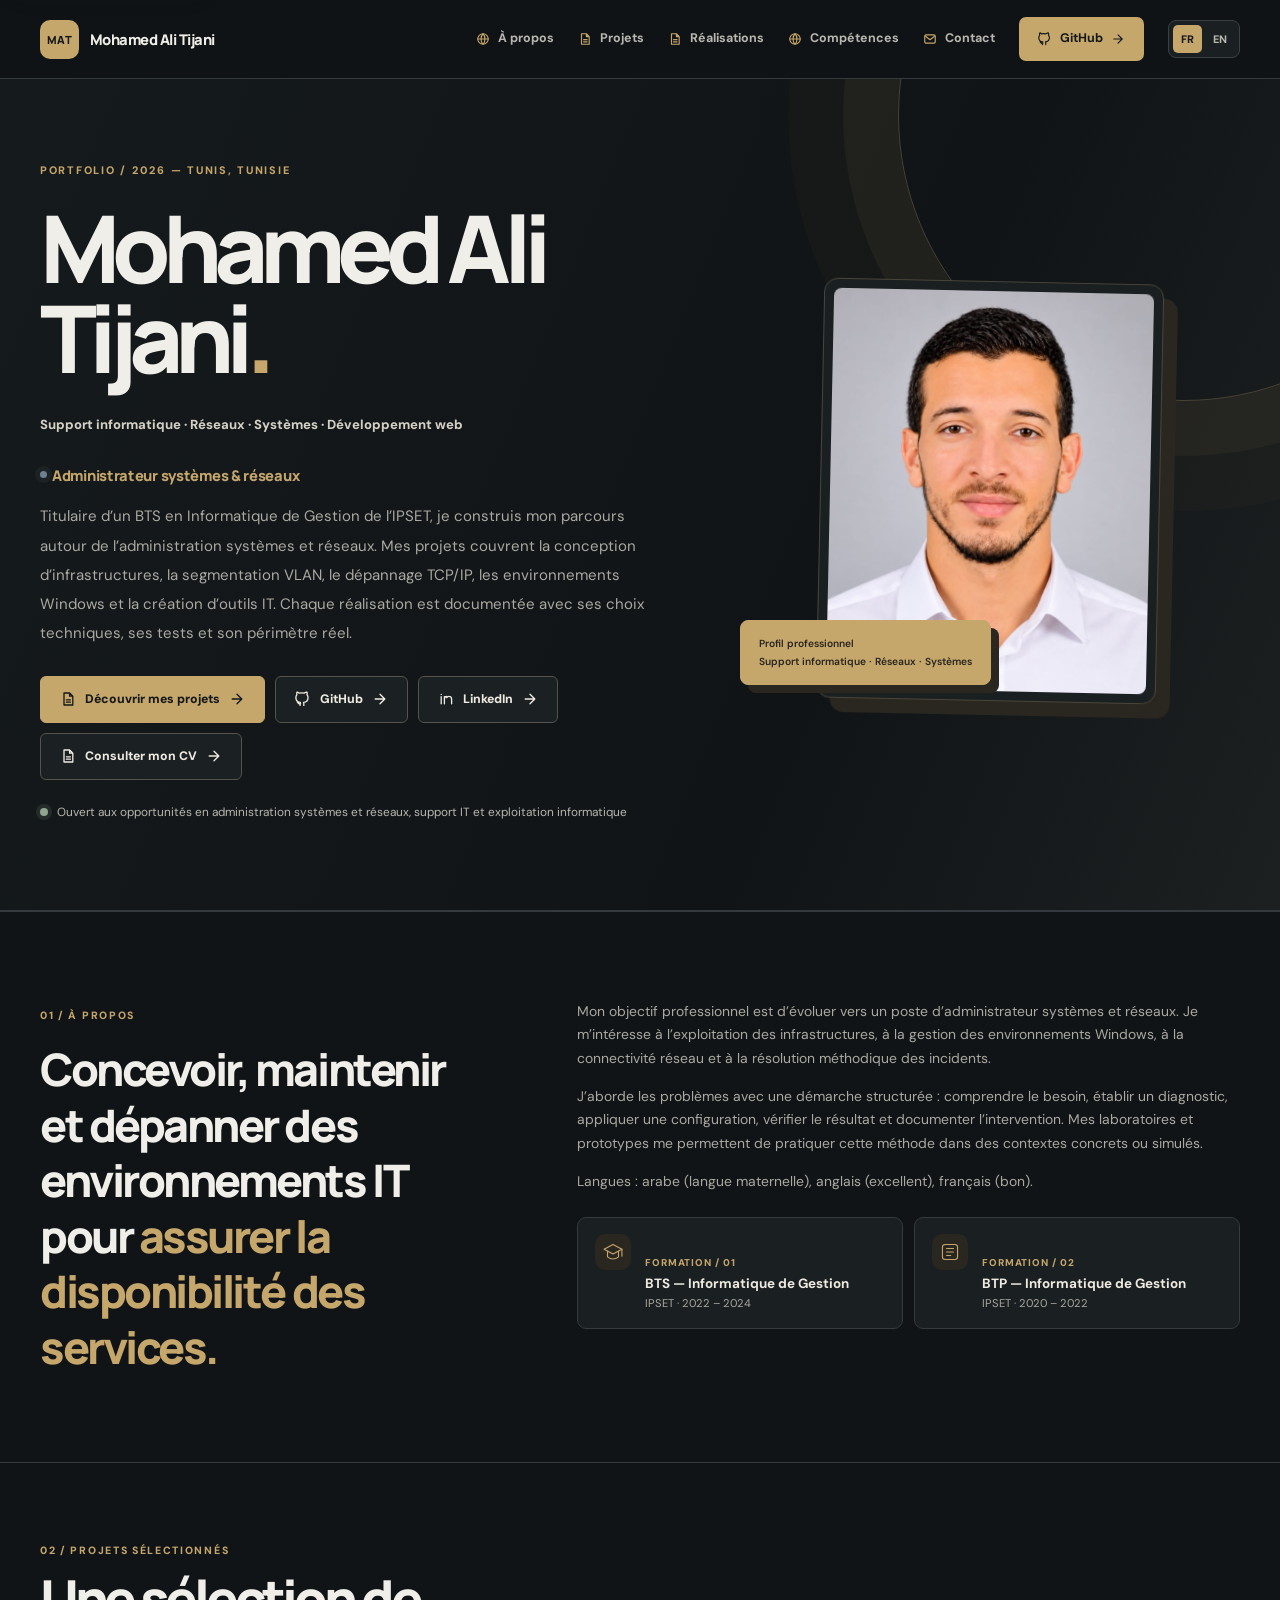
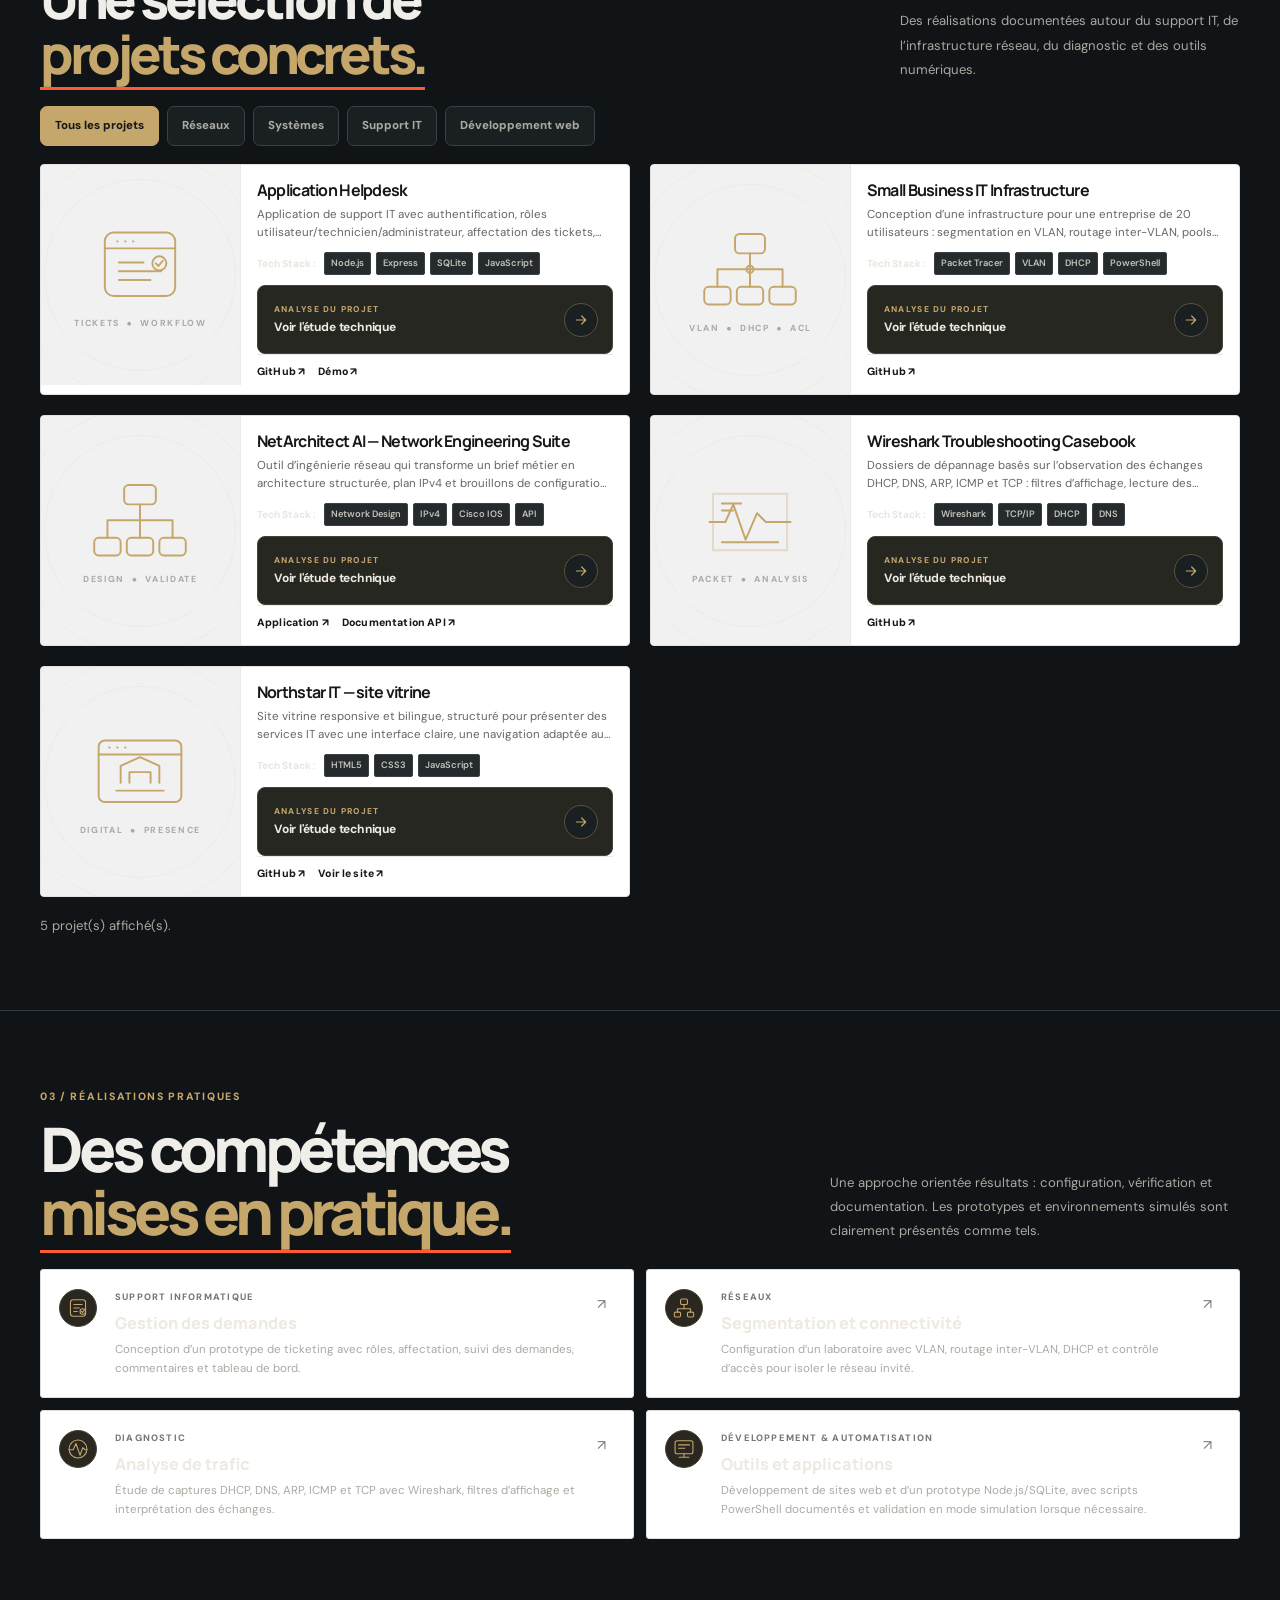
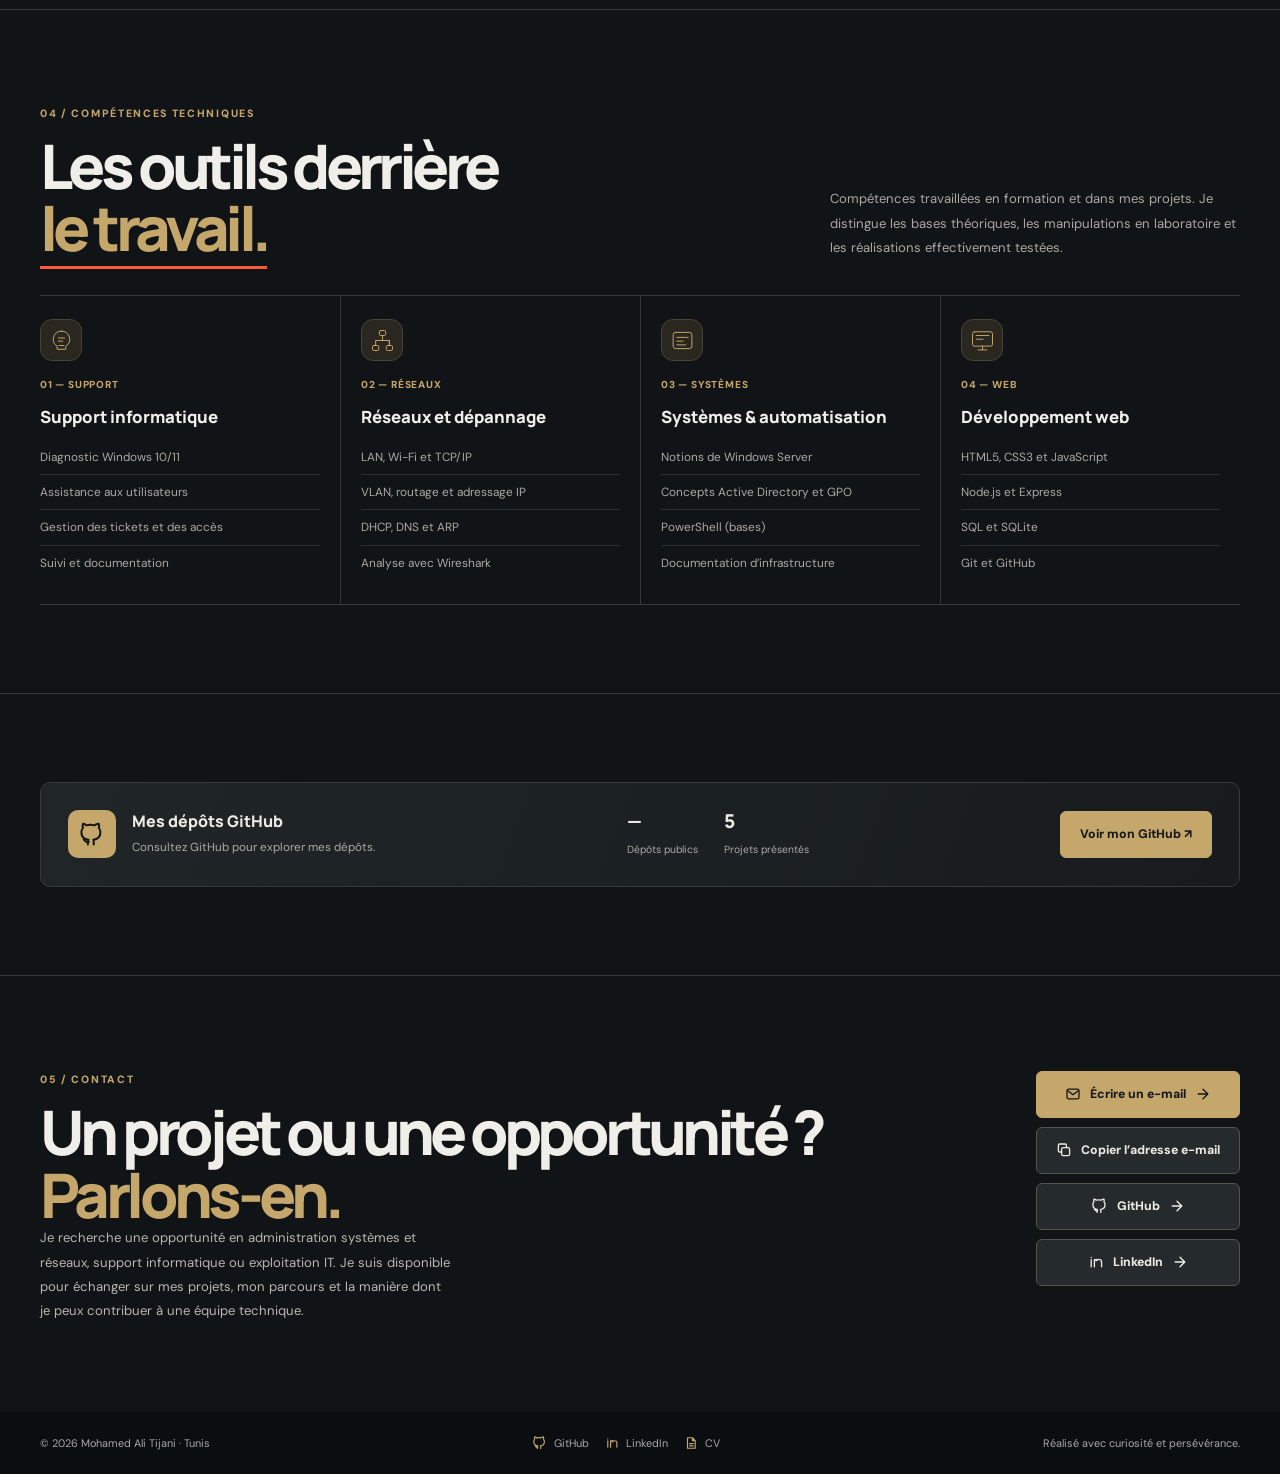
==== commit 4d788dca: "Feature NetArchitect AI and prioritize systems network CV" ====
--- a/index.html
+++ b/index.html
@@ -1138,7 +1138,7 @@
             <a class="btn btn-primary" href="#projets"><span class="ui-icon" aria-hidden="true"><svg viewBox="0 0 20 20" aria-hidden="true"><path d="M5 2.5h7l4 4v11H5zM12 2.5v4h4M8 11h5M8 14h5"/></svg></span><span data-fr="Découvrir mes projets" data-en="Explore my projects">Découvrir mes projets</span><span class="ui-icon" aria-hidden="true"><svg viewBox="0 0 20 20" aria-hidden="true"><path d="M4 10h11M10 4l6 6-6 6"/></svg></span></a>
             <a class="btn" href="https://github.com/Medalitijani" target="_blank" rel="noopener"><span class="ui-icon" aria-hidden="true"><svg viewBox="0 0 20 20" aria-hidden="true"><path d="M7 16c-3 .9-3-1.5-4-2m8 4v-2.1c0-.7.1-1.2-.4-1.7 2.8-.3 5.7-1.4 5.7-6.2a4.8 4.8 0 0 0-1.3-3.3 4.4 4.4 0 0 0-.1-3.3s-1.1-.3-3.5 1.3a12 12 0 0 0-6.4 0C3.6 1.1 2.5 1.4 2.5 1.4a4.4 4.4 0 0 0-.1 3.3A4.8 4.8 0 0 0 1.1 8c0 4.8 2.9 5.9 5.7 6.2-.4.4-.5.9-.5 1.7V18"/></svg></span><span>GitHub</span><span class="ui-icon" aria-hidden="true"><svg viewBox="0 0 20 20" aria-hidden="true"><path d="M4 10h11M10 4l6 6-6 6"/></svg></span></a>
             <a class="btn" href="https://www.linkedin.com/in/mohamed-ali-tijani-0ab3a236b/" target="_blank" rel="noopener"><span class="ui-icon" aria-hidden="true"><svg viewBox="0 0 20 20" aria-hidden="true"><path d="M4 7v9M4 4.2v.1M8 16V7h3v1.3A3.2 3.2 0 0 1 14 6.8c2.2 0 3 1.4 3 3.7V16M8 10.2c0-1.8 1.2-3.4 3.1-3.4"/></svg></span><span>LinkedIn</span><span class="ui-icon" aria-hidden="true"><svg viewBox="0 0 20 20" aria-hidden="true"><path d="M4 10h11M10 4l6 6-6 6"/></svg></span></a>
-            <a class="btn" href="./cv.html" target="_blank" rel="noopener"><span class="ui-icon" aria-hidden="true"><svg viewBox="0 0 20 20" aria-hidden="true"><path d="M5 2.5h7l4 4v11H5zM12 2.5v4h4M8 11h5M8 14h5"/></svg></span><span data-fr="Consulter mon CV" data-en="View my CV">Consulter mon CV</span><span class="ui-icon" aria-hidden="true"><svg viewBox="0 0 20 20" aria-hidden="true"><path d="M4 10h11M10 4l6 6-6 6"/></svg></span></a>
+            <a class="btn" href="./cv-systemes-reseaux.html" target="_blank" rel="noopener"><span class="ui-icon" aria-hidden="true"><svg viewBox="0 0 20 20" aria-hidden="true"><path d="M5 2.5h7l4 4v11H5zM12 2.5v4h4M8 11h5M8 14h5"/></svg></span><span data-fr="Consulter mon CV" data-en="View my CV">Consulter mon CV</span><span class="ui-icon" aria-hidden="true"><svg viewBox="0 0 20 20" aria-hidden="true"><path d="M4 10h11M10 4l6 6-6 6"/></svg></span></a>
           </div>
           <p class="availability"><i></i><span data-fr="Ouvert aux opportunités en administration systèmes et réseaux, support IT et exploitation informatique" data-en="Open to opportunities in systems and network administration, IT support and IT operations">Ouvert aux opportunités en support IT, réseaux, systèmes et développement web</span></p>
         </div>
@@ -1204,6 +1204,23 @@
               <details class="project-details"><summary><span class="detail-trigger-copy"><span class="detail-trigger-kicker" data-fr="ANALYSE DU PROJET" data-en="PROJECT DEEP DIVE">ANALYSE DU PROJET</span><span class="detail-trigger-title" data-fr="Voir l'étude technique" data-en="Explore the technical case study">Voir l'étude technique</span></span><span class="project-details-plus" aria-hidden="true"><svg viewBox="0 0 24 24" fill="none"><path d="M5 12h14M13 6l6 6-6 6"/></svg></span></summary><div class="project-detail-grid"><div class="project-detail-item"><strong data-fr="Objectif" data-en="Objectif">Objectif</strong><p data-fr="Modéliser l'environnement informatique d'une entreprise de 20 personnes réparties entre Staff, Management et IT." data-en="Model the IT environment of a 20-person company across Staff, Management and IT.">Modéliser l'environnement informatique d'une entreprise de 20 personnes réparties entre Staff, Management et IT.</p></div><div class="project-detail-item"><strong data-fr="Architecture" data-en="Architecture">Architecture</strong><p data-fr="Topologie Cisco Packet Tracer avec VLAN, trunk 802.1Q, routage inter-VLAN, DHCP et ACL. Volet systèmes réalisé dans le simulateur WinLab." data-en="Cisco Packet Tracer topology with VLANs, 802.1Q trunking, inter-VLAN routing, DHCP and ACLs. Systems work performed in the WinLab simulator.">Topologie Cisco Packet Tracer avec VLAN, trunk 802.1Q, routage inter-VLAN, DHCP et ACL. Volet systèmes réalisé dans le simulateur WinLab.</p></div><div class="project-detail-item"><strong data-fr="Implémentation" data-en="Implémentation">Implémentation</strong><p data-fr="Documentation Active Directory, unités d'organisation, groupes et GPO ; scripts PowerShell d'inventaire, contrôle d'espace disque et création d'utilisateurs." data-en="Active Directory, OU, group and GPO documentation; PowerShell scripts for inventory, disk checks and user creation.">Documentation Active Directory, unités d'organisation, groupes et GPO ; scripts PowerShell d'inventaire, contrôle d'espace disque et création d'utilisateurs.</p></div><div class="project-detail-item"><strong data-fr="Vérification" data-en="Vérification">Vérification</strong><p data-fr="Connectivité Staff vers serveur validée et accès Guest vers serveur bloqué. Scripts d'inventaire et de disque testés sous Windows 11 ; création AD vérifiée en dry-run. AD reste simulé." data-en="Staff-to-server connectivity verified and Guest-to-server access blocked. Inventory and disk scripts tested on Windows 11; AD user creation checked in dry-run. AD remains simulated.">Connectivité Staff vers serveur validée et accès Guest vers serveur bloqué. Scripts d'inventaire et de disque testés sous Windows 11 ; création AD vérifiée en dry-run. AD reste simulé.</p></div></div></details><div class="project-links"><a href="https://github.com/Medalitijani/small-business-it-infrastructure" target="_blank" rel="noopener">GitHub ↗</a></div>
             </div>
           </article>
+          <article class="project reveal" data-category="network systems">
+            <a class="project-visual" href="https://network-config-generator-a5zu.onrender.com/" target="_blank" rel="noopener" aria-label="Ouvrir NetArchitect AI">
+              <span class="project-symbol project-symbol--network" aria-hidden="true"><svg viewBox="0 0 120 100" fill="none"><rect x="42" y="8" width="36" height="22" rx="5"/><rect x="8" y="68" width="30" height="20" rx="5"/><rect x="45" y="68" width="30" height="20" rx="5"/><rect x="82" y="68" width="30" height="20" rx="5"/><path d="M60 30v18M23 68V48h74v20M60 48v20"/></svg><span class="symbol-caption">DESIGN <i>●</i> VALIDATE</span></span>
+            </a>
+            <div class="project-content">
+              <h3 data-fr="NetArchitect AI — Network Engineering Suite" data-en="NetArchitect AI — Network Engineering Suite">NetArchitect AI — Network Engineering Suite</h3>
+              <p data-fr="Outil d’ingénierie réseau qui transforme un brief métier en architecture structurée, plan IPv4 et brouillons de configuration Cisco IOS avec validation déterministe." data-en="Network engineering tool that turns a business brief into a structured architecture, IPv4 plan and Cisco IOS configuration drafts with deterministic validation.">Outil d’ingénierie réseau qui transforme un brief métier en architecture structurée, plan IPv4 et brouillons de configuration Cisco IOS avec validation déterministe.</p>
+              <div class="project-stack"><strong data-fr="Tech Stack :" data-en="Tech Stack:">Tech Stack :</strong><span>Network Design</span><span>IPv4</span><span>Cisco IOS</span><span>API</span></div>
+              <details class="project-details"><summary><span class="detail-trigger-copy"><span class="detail-trigger-kicker" data-fr="ANALYSE DU PROJET" data-en="PROJECT DEEP DIVE">ANALYSE DU PROJET</span><span class="detail-trigger-title" data-fr="Voir l'étude technique" data-en="Explore the technical case study">Voir l'étude technique</span></span><span class="project-details-plus" aria-hidden="true"><svg viewBox="0 0 24 24" fill="none"><path d="M5 12h14M13 6l6 6-6 6"/></svg></span></summary><div class="project-detail-grid">
+                <div class="project-detail-item"><strong data-fr="Objectif" data-en="Objective">Objectif</strong><p data-fr="Accélérer la conception initiale d’un réseau de petite entreprise à partir d’un cahier des charges exprimé en langage naturel." data-en="Accelerate initial small-business network design from a natural-language requirements brief.">Accélérer la conception initiale d’un réseau de petite entreprise à partir d’un cahier des charges exprimé en langage naturel.</p></div>
+                <div class="project-detail-item"><strong data-fr="Entrées" data-en="Inputs">Entrées</strong><p data-fr="Description du contexte, nombre d’utilisateurs, services attendus et contraintes réseau." data-en="Business context, user count, required services and network constraints.">Description du contexte, nombre d’utilisateurs, services attendus et contraintes réseau.</p></div>
+                <div class="project-detail-item"><strong data-fr="Résultats" data-en="Outputs">Résultats</strong><p data-fr="Architecture logique, plan d’adressage IPv4, propositions de VLAN et brouillons de configuration Cisco IOS." data-en="Logical architecture, IPv4 addressing plan, VLAN proposals and Cisco IOS configuration drafts.">Architecture logique, plan d’adressage IPv4, propositions de VLAN et brouillons de configuration Cisco IOS.</p></div>
+                <div class="project-detail-item"><strong data-fr="Validation" data-en="Validation">Validation</strong><p data-fr="Moteur de validation déterministe destiné à détecter les incohérences de conception. Toute configuration générée doit être relue, adaptée et testée avant déploiement sur du matériel réel." data-en="A deterministic validation engine is used to detect design inconsistencies. Generated configurations must be reviewed, adapted and tested before deployment to real equipment.">Moteur de validation déterministe destiné à détecter les incohérences de conception. Toute configuration générée doit être relue, adaptée et testée avant déploiement sur du matériel réel.</p></div>
+              </div></details>
+              <div class="project-links"><a href="https://network-config-generator-a5zu.onrender.com/" target="_blank" rel="noopener" data-fr="Application ↗" data-en="Live app ↗">Application ↗</a><a href="https://network-config-generator-a5zu.onrender.com/docs" target="_blank" rel="noopener" data-fr="Documentation API ↗" data-en="API docs ↗">Documentation API ↗</a></div>
+            </div>
+          </article>
           <article class="project reveal" data-category="network">
             <a class="project-visual" href="https://github.com/Medalitijani/wireshark-troubleshooting-casebook" target="_blank" rel="noopener" aria-label="Voir le Wireshark Troubleshooting Casebook sur GitHub">
               <span class="project-symbol project-symbol--wireshark" aria-hidden="true"><svg viewBox="0 0 120 100" fill="none"><path d="M14 50h18l9-20 14 40 13-30 10 10h28"/><path d="M18 18h84v64H18z" opacity=".32"/><path d="M28 29h22M28 37h13M28 73h64"/></svg><span class="symbol-caption">PACKET <i>●</i> ANALYSIS</span></span>
@@ -1265,7 +1282,7 @@
       <div class="container">
         <div class="github-panel reveal">
           <div class="github-copy"><div class="github-icon"><svg viewBox="0 0 20 20" aria-hidden="true"><path d="M7 16c-3 .9-3-1.5-4-2m8 4v-2.1c0-.7.1-1.2-.4-1.7 2.8-.3 5.7-1.4 5.7-6.2a4.8 4.8 0 0 0-1.3-3.3 4.4 4.4 0 0 0-.1-3.3s-1.1-.3-3.5 1.3a12 12 0 0 0-6.4 0C3.6 1.1 2.5 1.4 2.5 1.4a4.4 4.4 0 0 0-.1 3.3A4.8 4.8 0 0 0 1.1 8c0 4.8 2.9 5.9 5.7 6.2-.4.4-.5.9-.5 1.7V18"/></svg></div><div><strong data-fr="Mes dépôts GitHub" data-en="My GitHub repositories">Mes dépôts GitHub</strong><span id="github-status" data-fr="Chargement des dépôts publics…" data-en="Loading public repositories…">Chargement des dépôts publics…</span></div></div>
-          <div class="github-stats"><div class="github-stat"><strong id="repo-count">—</strong><span data-fr="Dépôts publics" data-en="Public repositories">Dépôts publics</span></div><div class="github-stat"><strong id="project-count">4</strong><span data-fr="Projets présentés" data-en="Featured projects">Projets présentés</span></div></div>
+          <div class="github-stats"><div class="github-stat"><strong id="repo-count">—</strong><span data-fr="Dépôts publics" data-en="Public repositories">Dépôts publics</span></div><div class="github-stat"><strong id="project-count">5</strong><span data-fr="Projets présentés" data-en="Featured projects">Projets présentés</span></div></div>
           <a class="btn btn-primary" href="https://github.com/Medalitijani" target="_blank" rel="noopener" data-fr="Voir mon GitHub ↗" data-en="Visit my GitHub ↗">Voir mon GitHub ↗</a>
         </div>
       </div>
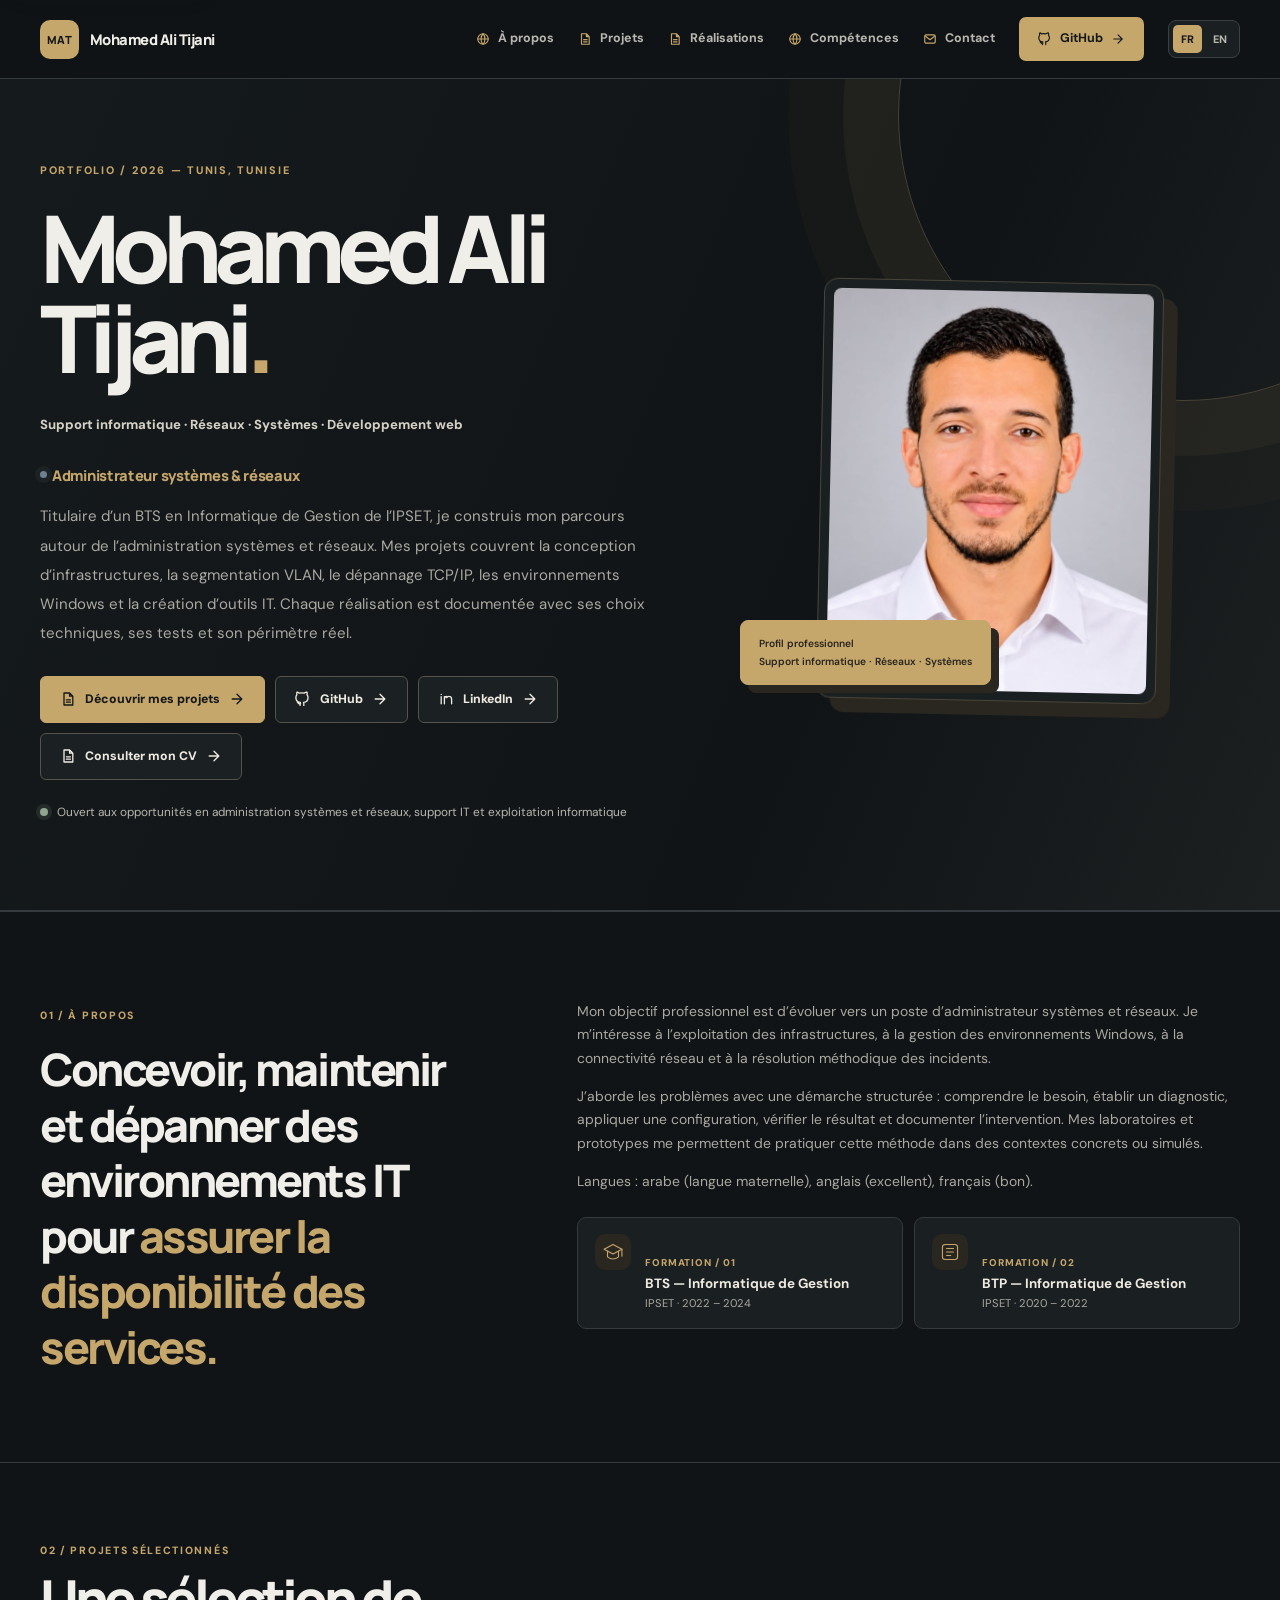
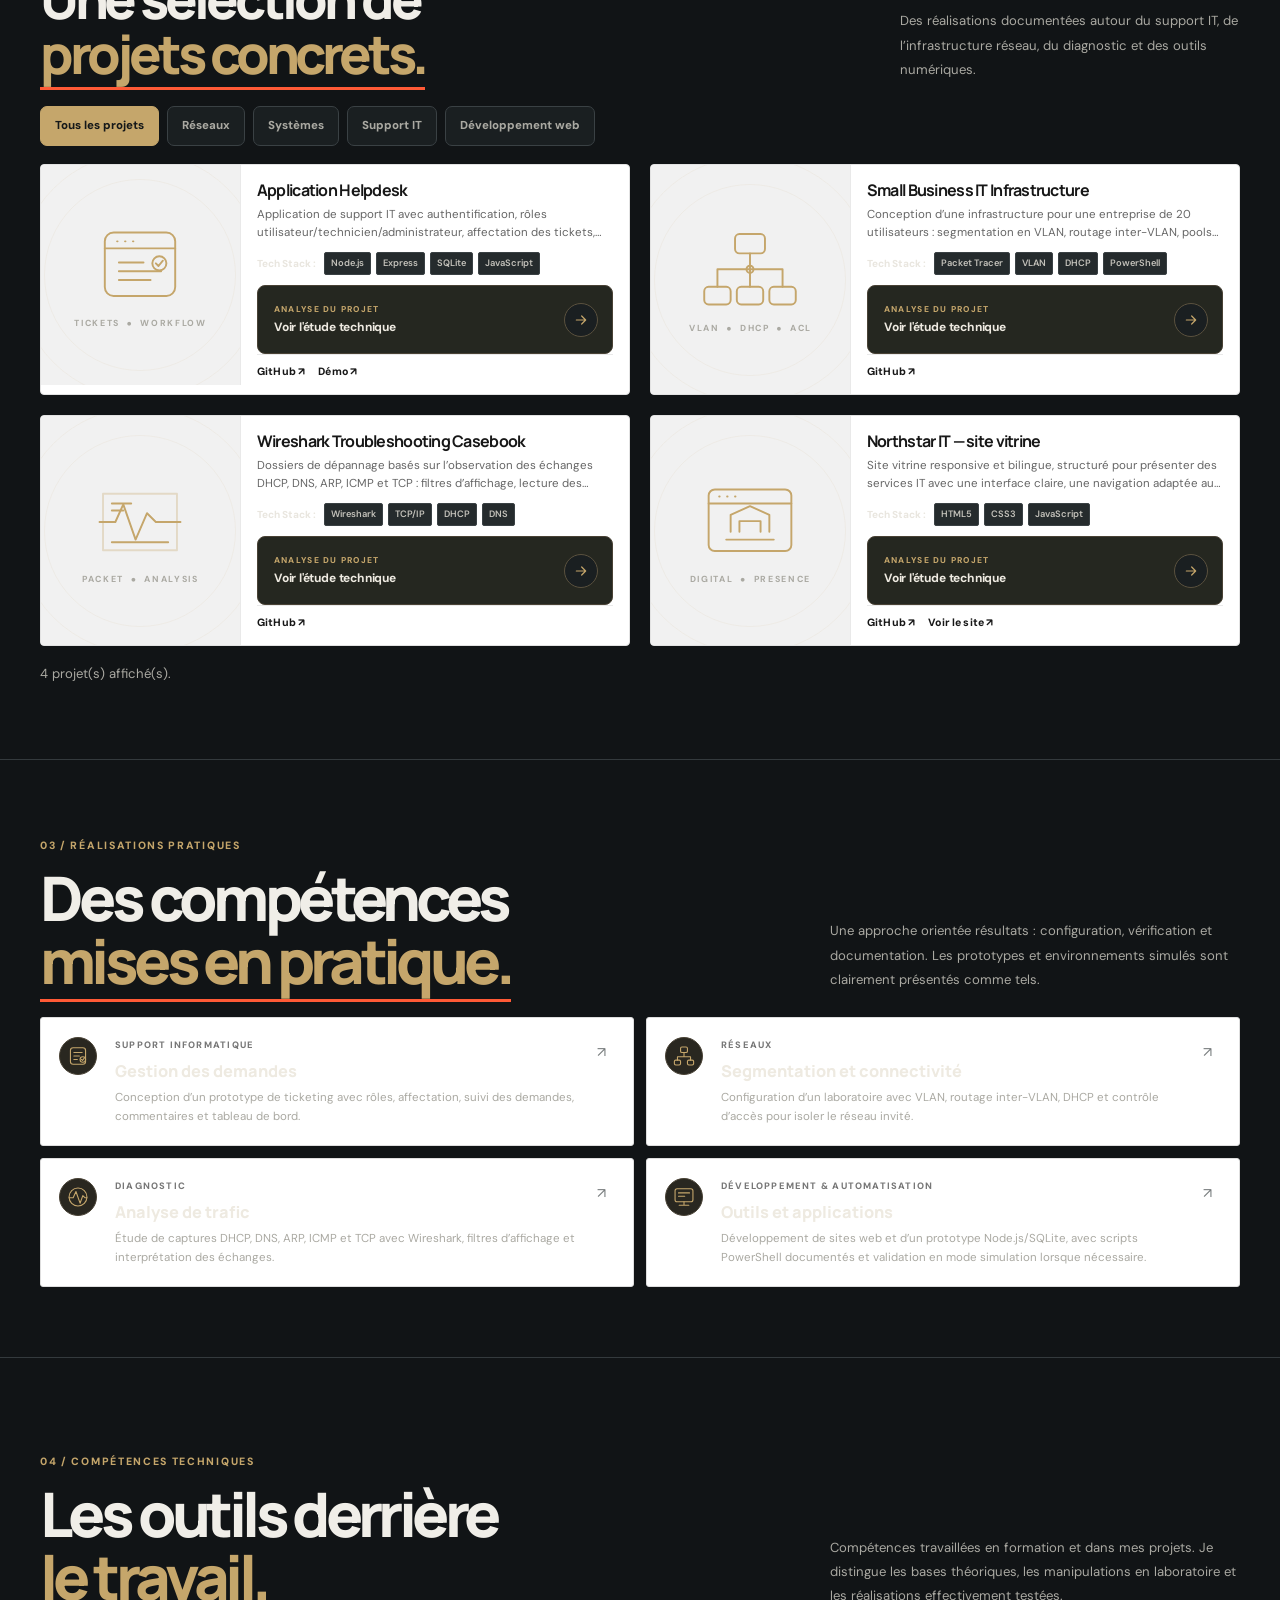
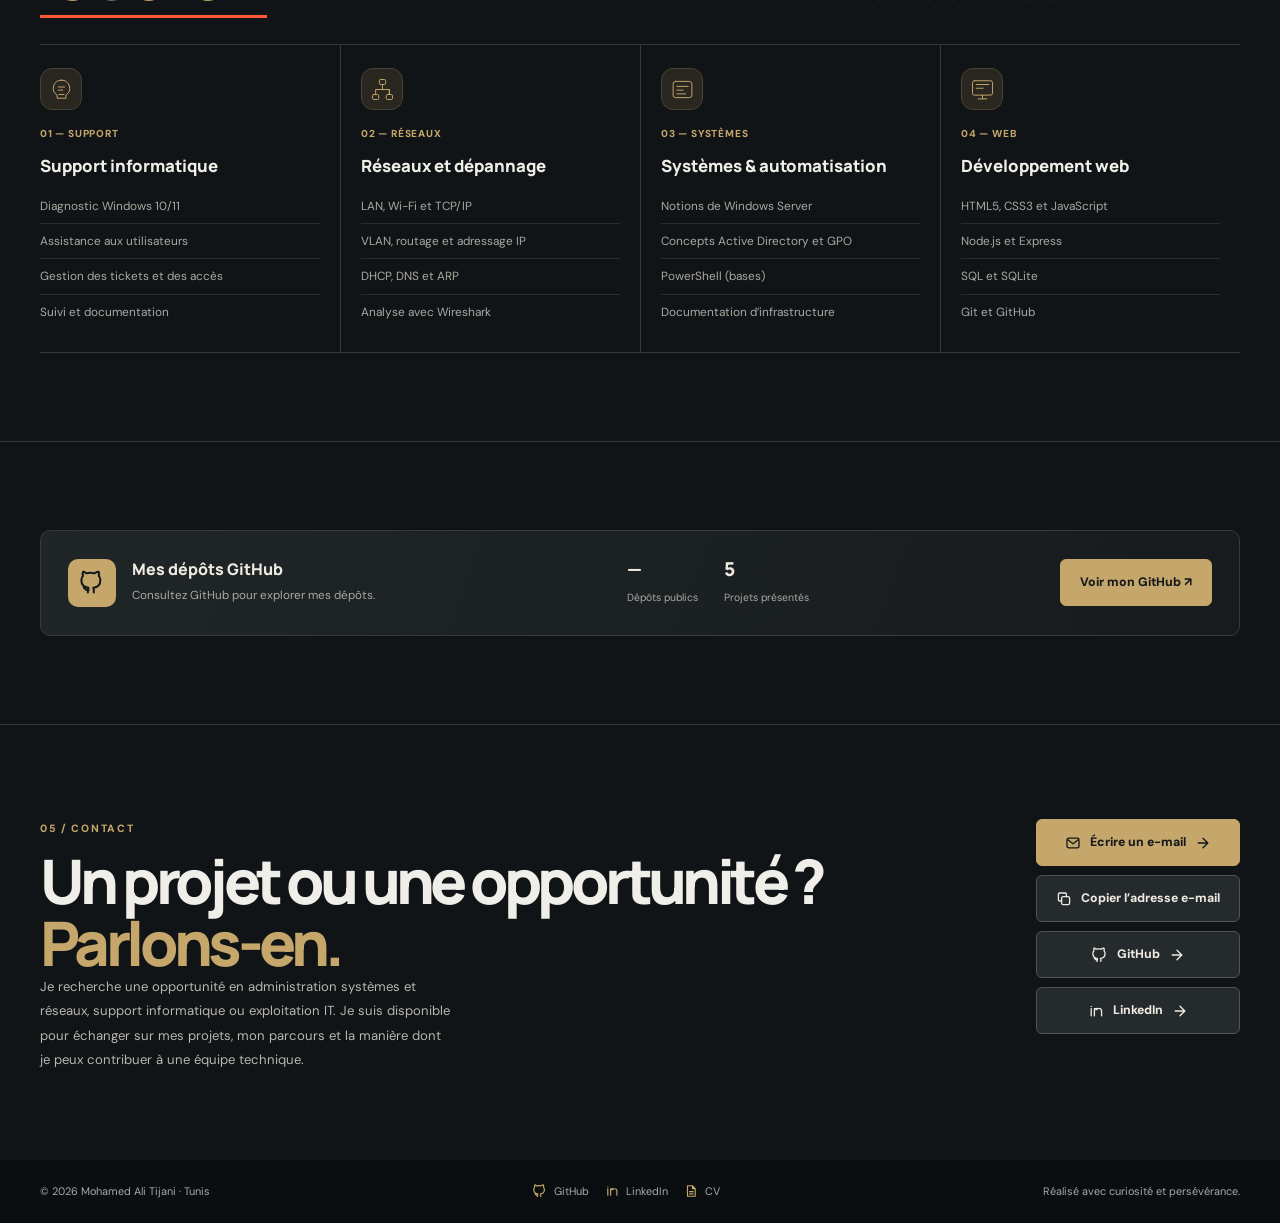
==== commit 12a10133: "Remove NetArchitect AI project from portfolio" ====
--- a/index.html
+++ b/index.html
@@ -1204,23 +1204,7 @@
               <details class="project-details"><summary><span class="detail-trigger-copy"><span class="detail-trigger-kicker" data-fr="ANALYSE DU PROJET" data-en="PROJECT DEEP DIVE">ANALYSE DU PROJET</span><span class="detail-trigger-title" data-fr="Voir l'étude technique" data-en="Explore the technical case study">Voir l'étude technique</span></span><span class="project-details-plus" aria-hidden="true"><svg viewBox="0 0 24 24" fill="none"><path d="M5 12h14M13 6l6 6-6 6"/></svg></span></summary><div class="project-detail-grid"><div class="project-detail-item"><strong data-fr="Objectif" data-en="Objectif">Objectif</strong><p data-fr="Modéliser l'environnement informatique d'une entreprise de 20 personnes réparties entre Staff, Management et IT." data-en="Model the IT environment of a 20-person company across Staff, Management and IT.">Modéliser l'environnement informatique d'une entreprise de 20 personnes réparties entre Staff, Management et IT.</p></div><div class="project-detail-item"><strong data-fr="Architecture" data-en="Architecture">Architecture</strong><p data-fr="Topologie Cisco Packet Tracer avec VLAN, trunk 802.1Q, routage inter-VLAN, DHCP et ACL. Volet systèmes réalisé dans le simulateur WinLab." data-en="Cisco Packet Tracer topology with VLANs, 802.1Q trunking, inter-VLAN routing, DHCP and ACLs. Systems work performed in the WinLab simulator.">Topologie Cisco Packet Tracer avec VLAN, trunk 802.1Q, routage inter-VLAN, DHCP et ACL. Volet systèmes réalisé dans le simulateur WinLab.</p></div><div class="project-detail-item"><strong data-fr="Implémentation" data-en="Implémentation">Implémentation</strong><p data-fr="Documentation Active Directory, unités d'organisation, groupes et GPO ; scripts PowerShell d'inventaire, contrôle d'espace disque et création d'utilisateurs." data-en="Active Directory, OU, group and GPO documentation; PowerShell scripts for inventory, disk checks and user creation.">Documentation Active Directory, unités d'organisation, groupes et GPO ; scripts PowerShell d'inventaire, contrôle d'espace disque et création d'utilisateurs.</p></div><div class="project-detail-item"><strong data-fr="Vérification" data-en="Vérification">Vérification</strong><p data-fr="Connectivité Staff vers serveur validée et accès Guest vers serveur bloqué. Scripts d'inventaire et de disque testés sous Windows 11 ; création AD vérifiée en dry-run. AD reste simulé." data-en="Staff-to-server connectivity verified and Guest-to-server access blocked. Inventory and disk scripts tested on Windows 11; AD user creation checked in dry-run. AD remains simulated.">Connectivité Staff vers serveur validée et accès Guest vers serveur bloqué. Scripts d'inventaire et de disque testés sous Windows 11 ; création AD vérifiée en dry-run. AD reste simulé.</p></div></div></details><div class="project-links"><a href="https://github.com/Medalitijani/small-business-it-infrastructure" target="_blank" rel="noopener">GitHub ↗</a></div>
             </div>
           </article>
-          <article class="project reveal" data-category="network systems">
-            <a class="project-visual" href="https://network-config-generator-a5zu.onrender.com/" target="_blank" rel="noopener" aria-label="Ouvrir NetArchitect AI">
-              <span class="project-symbol project-symbol--network" aria-hidden="true"><svg viewBox="0 0 120 100" fill="none"><rect x="42" y="8" width="36" height="22" rx="5"/><rect x="8" y="68" width="30" height="20" rx="5"/><rect x="45" y="68" width="30" height="20" rx="5"/><rect x="82" y="68" width="30" height="20" rx="5"/><path d="M60 30v18M23 68V48h74v20M60 48v20"/></svg><span class="symbol-caption">DESIGN <i>●</i> VALIDATE</span></span>
-            </a>
-            <div class="project-content">
-              <h3 data-fr="NetArchitect AI — Network Engineering Suite" data-en="NetArchitect AI — Network Engineering Suite">NetArchitect AI — Network Engineering Suite</h3>
-              <p data-fr="Outil d’ingénierie réseau qui transforme un brief métier en architecture structurée, plan IPv4 et brouillons de configuration Cisco IOS avec validation déterministe." data-en="Network engineering tool that turns a business brief into a structured architecture, IPv4 plan and Cisco IOS configuration drafts with deterministic validation.">Outil d’ingénierie réseau qui transforme un brief métier en architecture structurée, plan IPv4 et brouillons de configuration Cisco IOS avec validation déterministe.</p>
-              <div class="project-stack"><strong data-fr="Tech Stack :" data-en="Tech Stack:">Tech Stack :</strong><span>Network Design</span><span>IPv4</span><span>Cisco IOS</span><span>API</span></div>
-              <details class="project-details"><summary><span class="detail-trigger-copy"><span class="detail-trigger-kicker" data-fr="ANALYSE DU PROJET" data-en="PROJECT DEEP DIVE">ANALYSE DU PROJET</span><span class="detail-trigger-title" data-fr="Voir l'étude technique" data-en="Explore the technical case study">Voir l'étude technique</span></span><span class="project-details-plus" aria-hidden="true"><svg viewBox="0 0 24 24" fill="none"><path d="M5 12h14M13 6l6 6-6 6"/></svg></span></summary><div class="project-detail-grid">
-                <div class="project-detail-item"><strong data-fr="Objectif" data-en="Objective">Objectif</strong><p data-fr="Accélérer la conception initiale d’un réseau de petite entreprise à partir d’un cahier des charges exprimé en langage naturel." data-en="Accelerate initial small-business network design from a natural-language requirements brief.">Accélérer la conception initiale d’un réseau de petite entreprise à partir d’un cahier des charges exprimé en langage naturel.</p></div>
-                <div class="project-detail-item"><strong data-fr="Entrées" data-en="Inputs">Entrées</strong><p data-fr="Description du contexte, nombre d’utilisateurs, services attendus et contraintes réseau." data-en="Business context, user count, required services and network constraints.">Description du contexte, nombre d’utilisateurs, services attendus et contraintes réseau.</p></div>
-                <div class="project-detail-item"><strong data-fr="Résultats" data-en="Outputs">Résultats</strong><p data-fr="Architecture logique, plan d’adressage IPv4, propositions de VLAN et brouillons de configuration Cisco IOS." data-en="Logical architecture, IPv4 addressing plan, VLAN proposals and Cisco IOS configuration drafts.">Architecture logique, plan d’adressage IPv4, propositions de VLAN et brouillons de configuration Cisco IOS.</p></div>
-                <div class="project-detail-item"><strong data-fr="Validation" data-en="Validation">Validation</strong><p data-fr="Moteur de validation déterministe destiné à détecter les incohérences de conception. Toute configuration générée doit être relue, adaptée et testée avant déploiement sur du matériel réel." data-en="A deterministic validation engine is used to detect design inconsistencies. Generated configurations must be reviewed, adapted and tested before deployment to real equipment.">Moteur de validation déterministe destiné à détecter les incohérences de conception. Toute configuration générée doit être relue, adaptée et testée avant déploiement sur du matériel réel.</p></div>
-              </div></details>
-              <div class="project-links"><a href="https://network-config-generator-a5zu.onrender.com/" target="_blank" rel="noopener" data-fr="Application ↗" data-en="Live app ↗">Application ↗</a><a href="https://network-config-generator-a5zu.onrender.com/docs" target="_blank" rel="noopener" data-fr="Documentation API ↗" data-en="API docs ↗">Documentation API ↗</a></div>
-            </div>
-          </article>
+          
           <article class="project reveal" data-category="network">
             <a class="project-visual" href="https://github.com/Medalitijani/wireshark-troubleshooting-casebook" target="_blank" rel="noopener" aria-label="Voir le Wireshark Troubleshooting Casebook sur GitHub">
               <span class="project-symbol project-symbol--wireshark" aria-hidden="true"><svg viewBox="0 0 120 100" fill="none"><path d="M14 50h18l9-20 14 40 13-30 10 10h28"/><path d="M18 18h84v64H18z" opacity=".32"/><path d="M28 29h22M28 37h13M28 73h64"/></svg><span class="symbol-caption">PACKET <i>●</i> ANALYSIS</span></span>
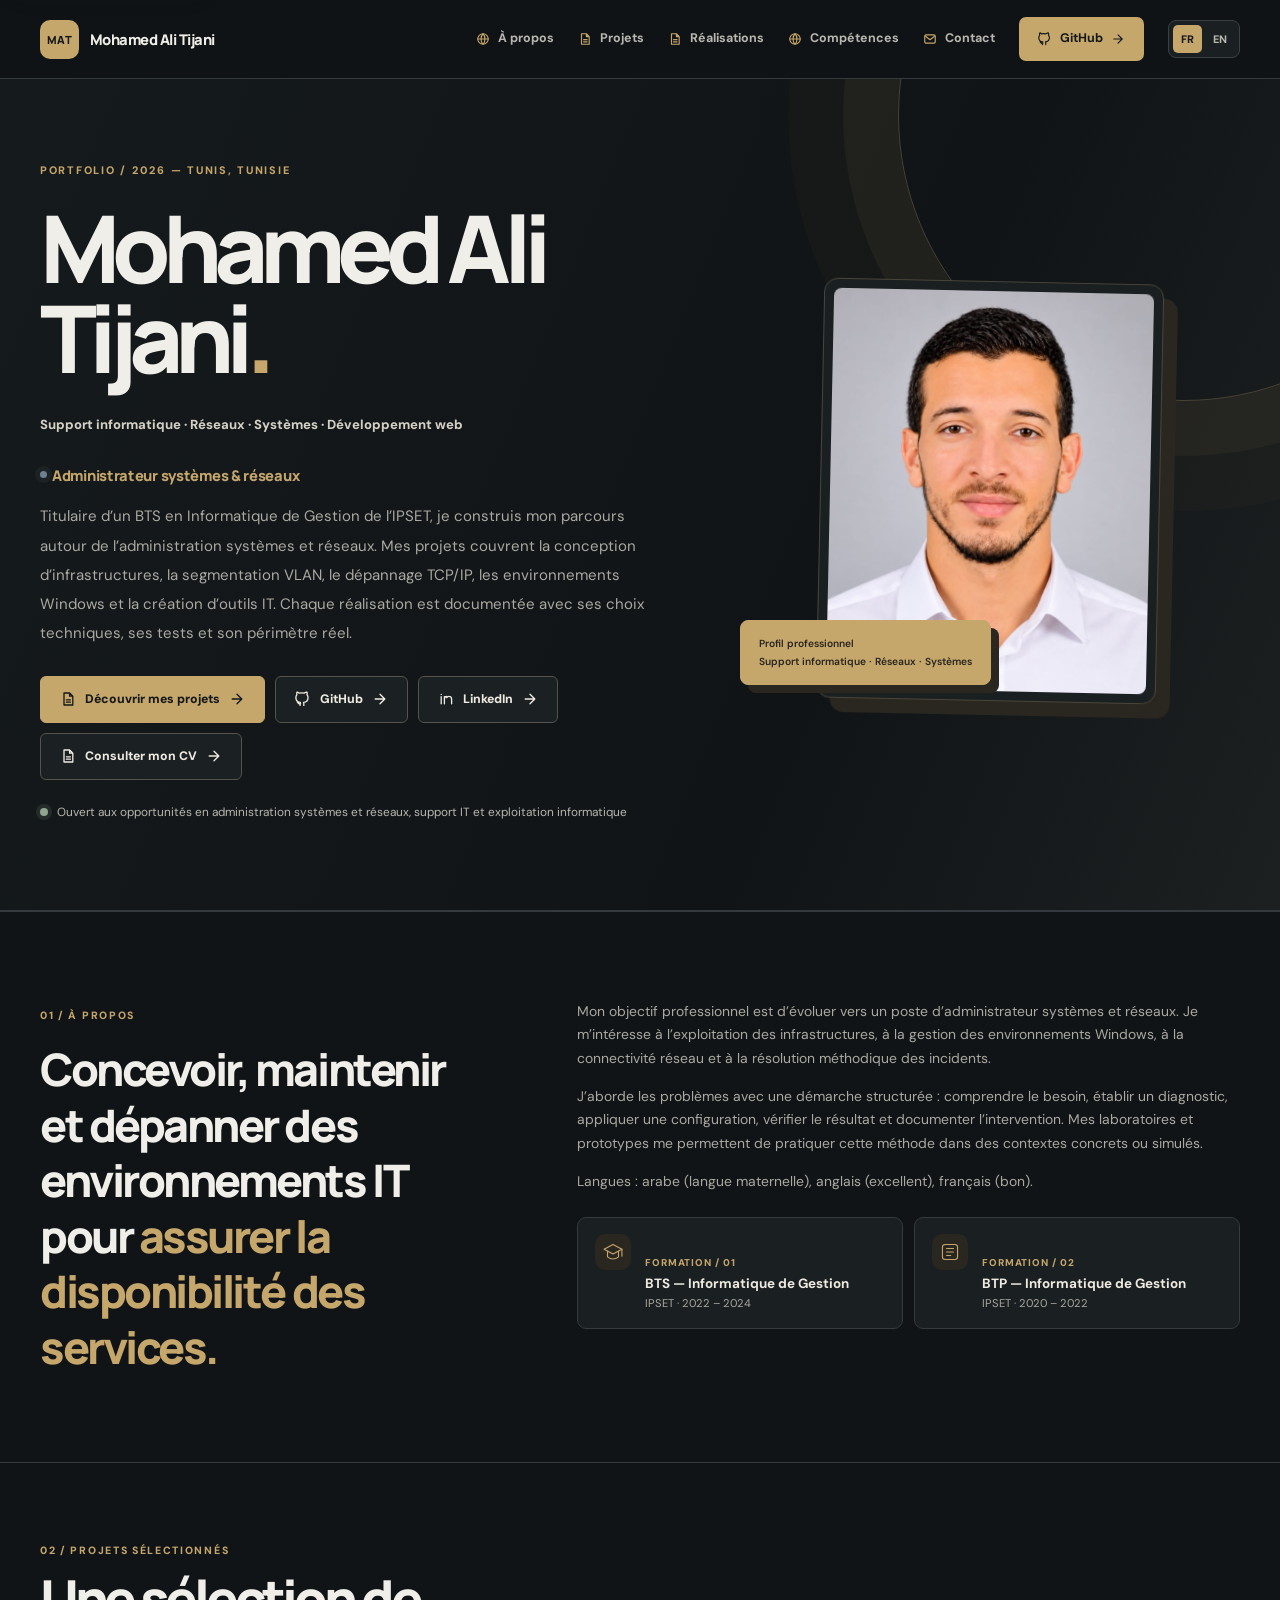
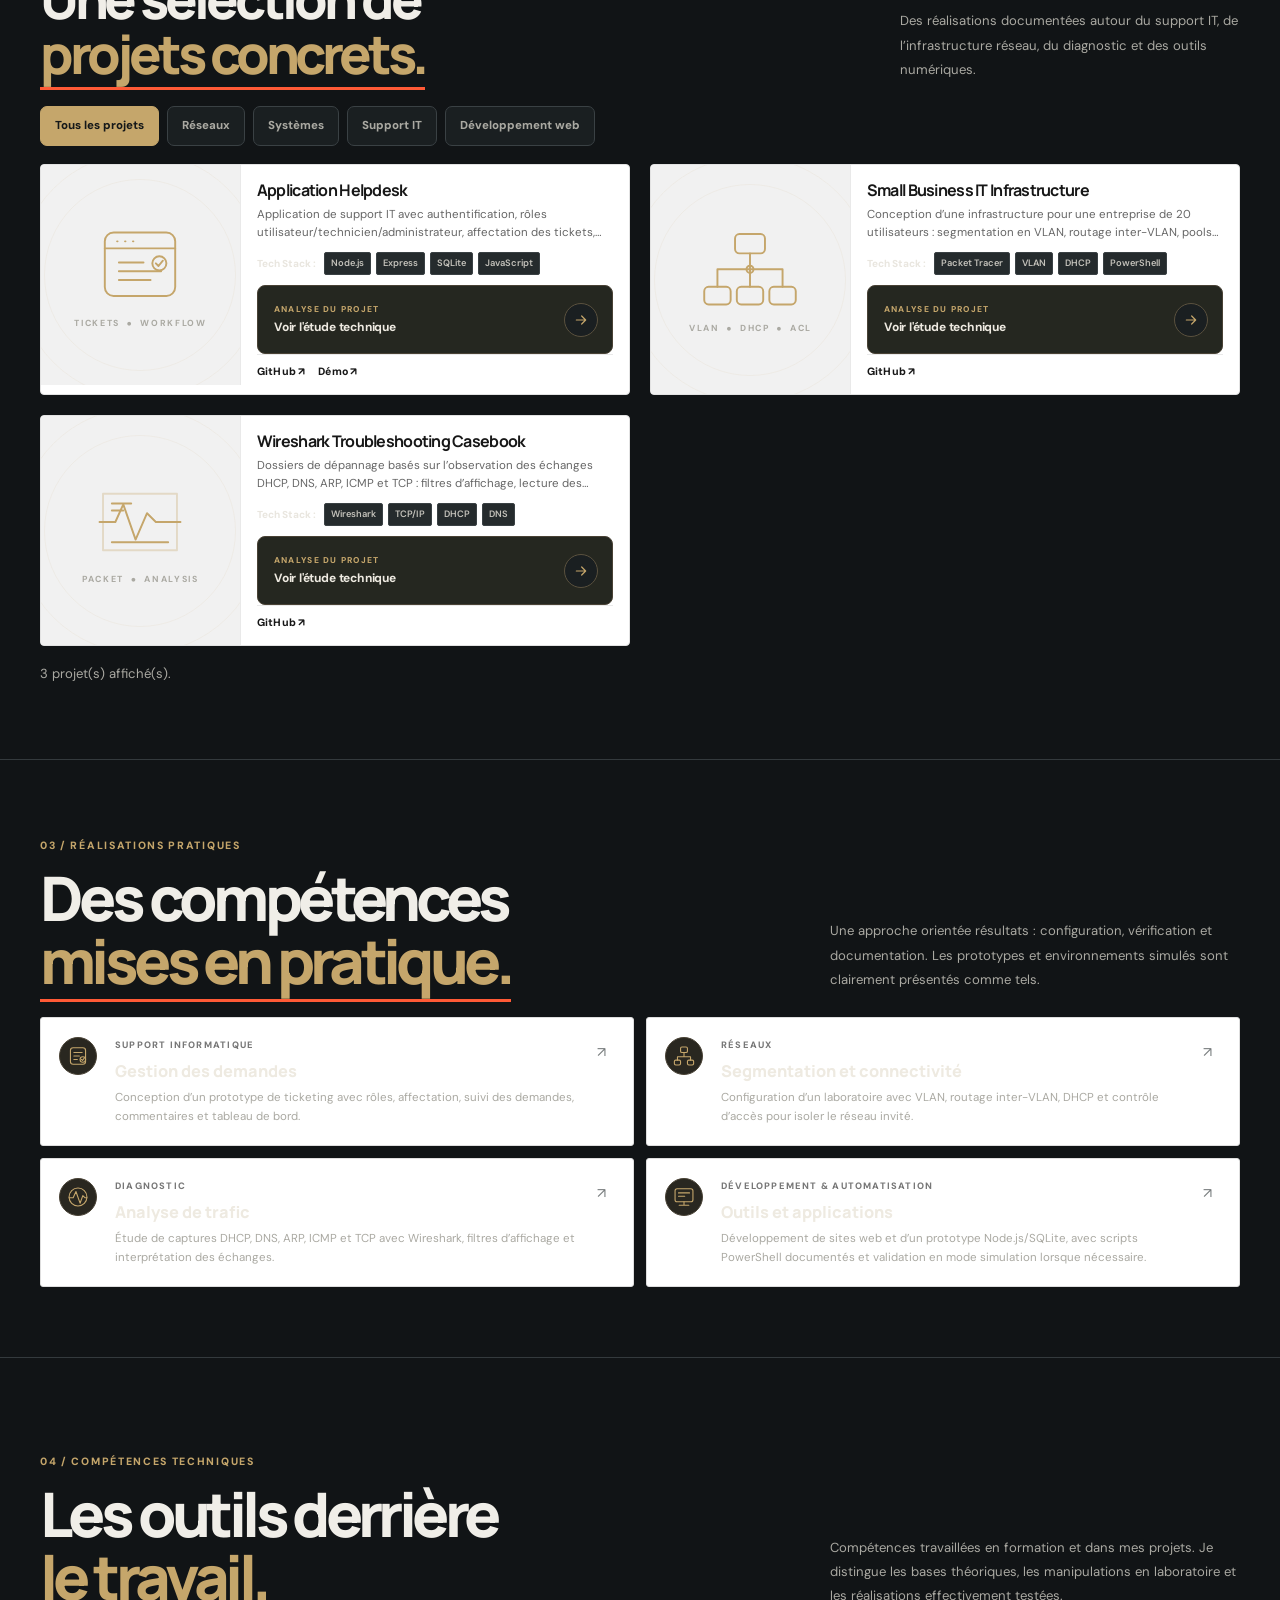
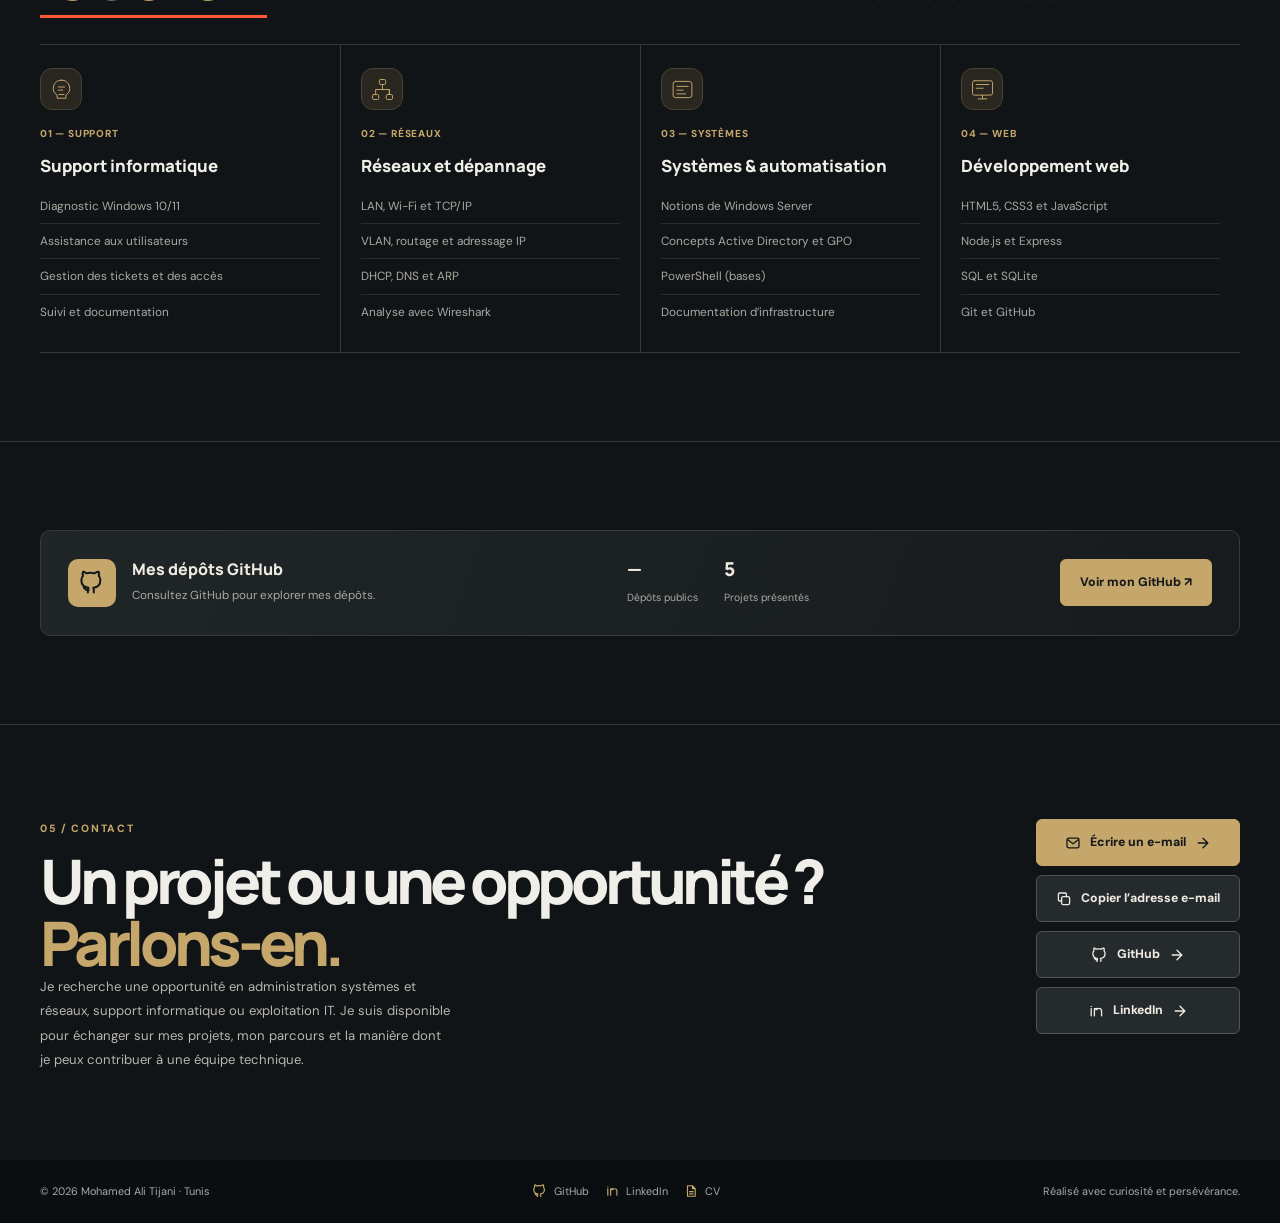
==== commit b4f1357f: "Remove site vitrine project from portfolio" ====
--- a/index.html
+++ b/index.html
@@ -734,7 +734,7 @@
 .project{border-color:var(--line);border-radius:9px;background:#fff;box-shadow:0 6px 22px rgba(24,33,43,.045)}
 .project:hover{border-color:#c6d0d9;box-shadow:var(--shadow)}
 .project-visual{background:linear-gradient(145deg,#edf1f4,#f8fafb);border-color:var(--line)}
-.project-symbol--helpdesk,.project-symbol--network,.project-symbol--wireshark,.project-symbol--northstar{color:var(--blue)}
+.project-symbol--helpdesk,.project-symbol--network,.project-symbol--wireshark{color:var(--blue)}
 .symbol-caption{color:var(--muted)}
 .project-meta{color:var(--blue)}.tags span{background:#f3f5f7;border:1px solid #e5e9ed;color:#526171}
 .project-links{border-color:var(--line)}.project-links a{color:var(--blue)}.project-links a:after{background:var(--blue)}
@@ -909,7 +909,7 @@
 .project{border-color:var(--line);border-radius:8px;background:#fff;box-shadow:0 6px 22px rgba(37,43,50,.045)}
 .project:hover{border-color:#bac3ca;box-shadow:var(--shadow)}
 .project-visual{background:linear-gradient(145deg,#e9edef,#f6f7f8);border-color:var(--line)}
-.project-symbol--helpdesk,.project-symbol--network,.project-symbol--wireshark,.project-symbol--northstar{color:#71808e}
+.project-symbol--helpdesk,.project-symbol--network,.project-symbol--wireshark{color:#71808e}
 .symbol-caption{color:#68737d}
 .project-meta,.project-links a,.project-detail-item strong,.detail-trigger-kicker{color:#657582}
 .tags span,.project-stack span{background:#f0f2f3;border-color:#e1e5e8;color:#56616b}
@@ -1022,7 +1022,7 @@
 .project{border-color:#343a3d;background:#1a1f21;box-shadow:0 7px 25px rgba(0,0,0,.18)}
 .project:hover{border-color:#88744e;box-shadow:0 20px 48px rgba(0,0,0,.32)}
 .project-visual{background:linear-gradient(145deg,#22282a,#171b1d);border-color:#343a3d}
-.project-symbol--helpdesk,.project-symbol--network,.project-symbol--wireshark,.project-symbol--northstar{color:#c5a66b}
+.project-symbol--helpdesk,.project-symbol--network,.project-symbol--wireshark{color:#c5a66b}
 .symbol-caption{color:#aaa9a2}
 .project-meta,.project-links a,.project-detail-item strong,.detail-trigger-kicker{color:#c5a66b}
 .tags span,.project-stack span{background:#252b2d;border-color:#3a4144;color:#c4c2bb}
@@ -1216,17 +1216,7 @@
               <details class="project-details"><summary><span class="detail-trigger-copy"><span class="detail-trigger-kicker" data-fr="ANALYSE DU PROJET" data-en="PROJECT DEEP DIVE">ANALYSE DU PROJET</span><span class="detail-trigger-title" data-fr="Voir l'étude technique" data-en="Explore the technical case study">Voir l'étude technique</span></span><span class="project-details-plus" aria-hidden="true"><svg viewBox="0 0 24 24" fill="none"><path d="M5 12h14M13 6l6 6-6 6"/></svg></span></summary><div class="project-detail-grid"><div class="project-detail-item"><strong data-fr="Objectif" data-en="Objectif">Objectif</strong><p data-fr="Documenter une méthode reproductible de diagnostic réseau à partir de captures et de tests ciblés." data-en="Document a repeatable network troubleshooting method using packet captures and focused tests.">Documenter une méthode reproductible de diagnostic réseau à partir de captures et de tests ciblés.</p></div><div class="project-detail-item"><strong data-fr="Périmètre" data-en="Périmètre">Périmètre</strong><p data-fr="Six études de cas : DHCP, DNS, ARP, ICMP, TCP handshake et analyse d'une connexion TCP échouée." data-en="Six case studies: DHCP, DNS, ARP, ICMP, TCP handshake and failed TCP connection analysis.">Six études de cas : DHCP, DNS, ARP, ICMP, TCP handshake et analyse d'une connexion TCP échouée.</p></div><div class="project-detail-item"><strong data-fr="Méthode" data-en="Méthode">Méthode</strong><p data-fr="Capturer le trafic, appliquer des filtres d'affichage, examiner les paquets, interpréter les échanges puis consigner les constats et étapes de diagnostic." data-en="Capture traffic, apply display filters, inspect packets, interpret exchanges, then record findings and troubleshooting steps.">Capturer le trafic, appliquer des filtres d'affichage, examiner les paquets, interpréter les échanges puis consigner les constats et étapes de diagnostic.</p></div><div class="project-detail-item"><strong data-fr="Outils" data-en="Outils">Outils</strong><p data-fr="Wireshark, commandes Windows, ping, nslookup et curl. Les cas documentés proviennent de tests sur un PC Windows 11 et un réseau domestique, pas d'incidents clients." data-en="Wireshark, Windows commands, ping, nslookup and curl. The documented cases come from tests on a Windows 11 PC and home network, not customer incidents.">Wireshark, commandes Windows, ping, nslookup et curl. Les cas documentés proviennent de tests sur un PC Windows 11 et un réseau domestique, pas d'incidents clients.</p></div></div></details><div class="project-links"><a href="https://github.com/Medalitijani/wireshark-troubleshooting-casebook" target="_blank" rel="noopener">GitHub ↗</a></div>
             </div>
           </article>
-          <article class="project reveal" data-category="web">
-            <a class="project-visual" href="https://medalitijani.github.io/northstar-it-business-website/" target="_blank" rel="noopener" aria-label="Voir le site Northstar IT">
-              <span class="project-symbol project-symbol--northstar" aria-hidden="true"><svg viewBox="0 0 120 100" fill="none"><rect x="13" y="13" width="94" height="70" rx="7"/><path d="M13 29h94M25 21h.5M34 21h.5M43 21h.5"/><path d="M38 61V42l22-10 22 10v19M48 61V49h24v12M33 70h54"/></svg><span class="symbol-caption">DIGITAL <i>●</i> PRESENCE</span></span>
-            </a>
-            <div class="project-content">
-              <h3 data-fr="Northstar IT — site vitrine" data-en="Northstar IT — Business Website">Northstar IT — site vitrine</h3>
-              <p data-fr="Site vitrine responsive et bilingue, structuré pour présenter des services IT avec une interface claire, une navigation adaptée au mobile et des contenus en deux langues." data-en="Responsive bilingual business website presenting IT services through a clear interface, mobile-friendly navigation and two-language content.">Site web responsive et multilingue conçu pour présenter les services d'une entreprise informatique fictive.</p>
-              <div class="project-stack"><strong data-fr="Tech Stack :" data-en="Tech Stack:">Tech Stack :</strong><span>HTML5</span><span>CSS3</span><span>JavaScript</span></div>
-              <details class="project-details"><summary><span class="detail-trigger-copy"><span class="detail-trigger-kicker" data-fr="ANALYSE DU PROJET" data-en="PROJECT DEEP DIVE">ANALYSE DU PROJET</span><span class="detail-trigger-title" data-fr="Voir l'étude technique" data-en="Explore the technical case study">Voir l'étude technique</span></span><span class="project-details-plus" aria-hidden="true"><svg viewBox="0 0 24 24" fill="none"><path d="M5 12h14M13 6l6 6-6 6"/></svg></span></summary><div class="project-detail-grid"><div class="project-detail-item"><strong data-fr="Objectif" data-en="Objectif">Objectif</strong><p data-fr="Créer un prototype de site vitrine responsive pour une marque fictive de services informatiques." data-en="Build a responsive business website prototype for a fictional IT services brand.">Créer un prototype de site vitrine responsive pour une marque fictive de services informatiques.</p></div><div class="project-detail-item"><strong data-fr="Architecture" data-en="Architecture">Architecture</strong><p data-fr="HTML5, CSS3 et JavaScript natif, avec une fonction Netlify côté serveur pour le traitement du formulaire et Resend pour l'e-mail." data-en="HTML5, CSS3 and vanilla JavaScript, with a Netlify serverless function for form handling and Resend for email.">HTML5, CSS3 et JavaScript natif, avec une fonction Netlify côté serveur pour le traitement du formulaire et Resend pour l'e-mail.</p></div><div class="project-detail-item"><strong data-fr="Implémentation" data-en="Implémentation">Implémentation</strong><p data-fr="Navigation et contenus en français, anglais et arabe, prise en charge RTL, sections services et formulaire de contact." data-en="French, English and Arabic navigation and content, RTL support, service sections and contact form.">Navigation et contenus en français, anglais et arabe, prise en charge RTL, sections services et formulaire de contact.</p></div><div class="project-detail-item"><strong data-fr="Vérification" data-en="Vérification">Vérification</strong><p data-fr="L'envoi du formulaire a été testé sur le déploiement Netlify. L'aperçu GitHub Pages est statique : sa fonction serveur de contact ne s'exécute pas. Projet de démonstration, pas une entreprise réelle." data-en="Form submission was tested on the Netlify deployment. The GitHub Pages preview is static: its server-side contact function does not run there. Demonstration project, not a real business.">L'envoi du formulaire a été testé sur le déploiement Netlify. L'aperçu GitHub Pages est statique : sa fonction serveur de contact ne s'exécute pas. Projet de démonstration, pas une entreprise réelle.</p></div></div></details><div class="project-links"><a href="https://github.com/Medalitijani/northstar-it-business-website" target="_blank" rel="noopener">GitHub ↗</a><a href="https://medalitijani.github.io/northstar-it-business-website/" target="_blank" rel="noopener" data-fr="Voir le site ↗" data-en="Visit website ↗">Voir le site ↗</a></div>
-            </div>
-          </article>
+
         </div>
         <p id="filter-status" class="section-desc" aria-live="polite" style="margin-top:16px"></p>
       </div>
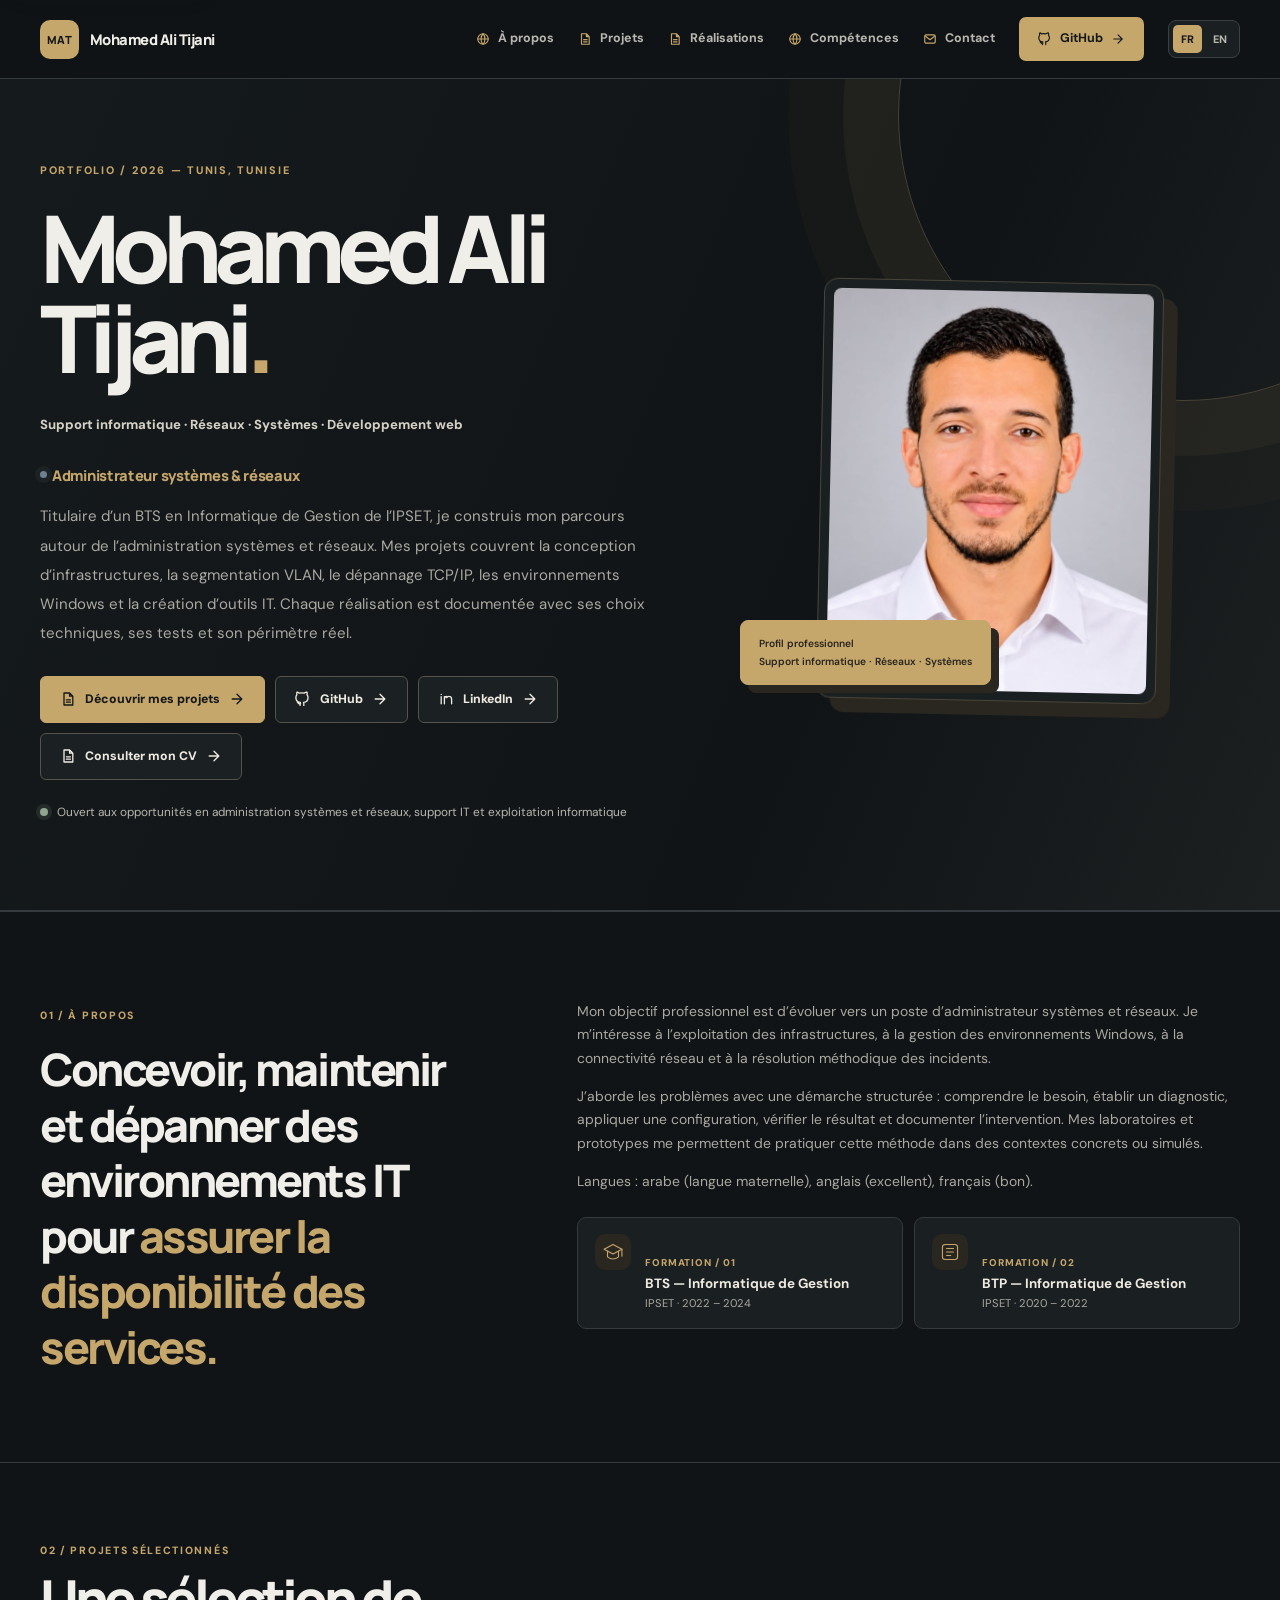
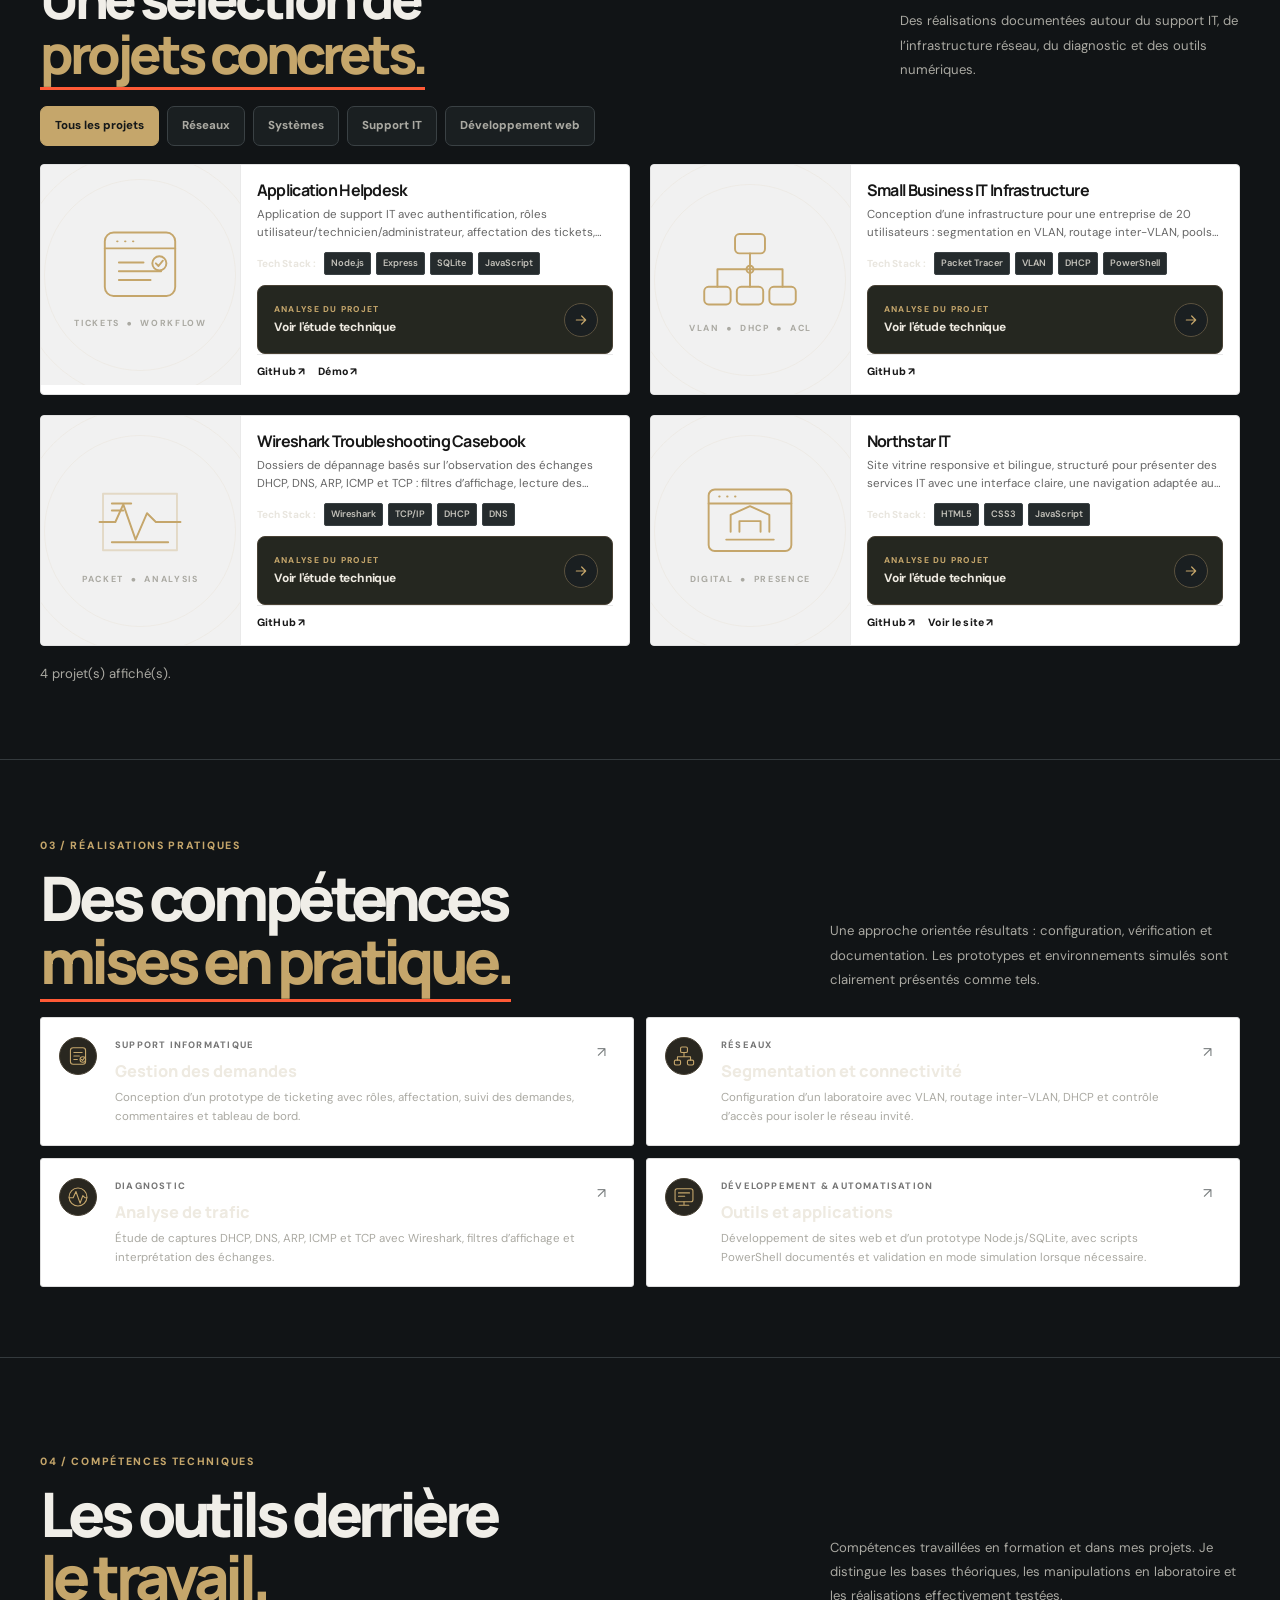
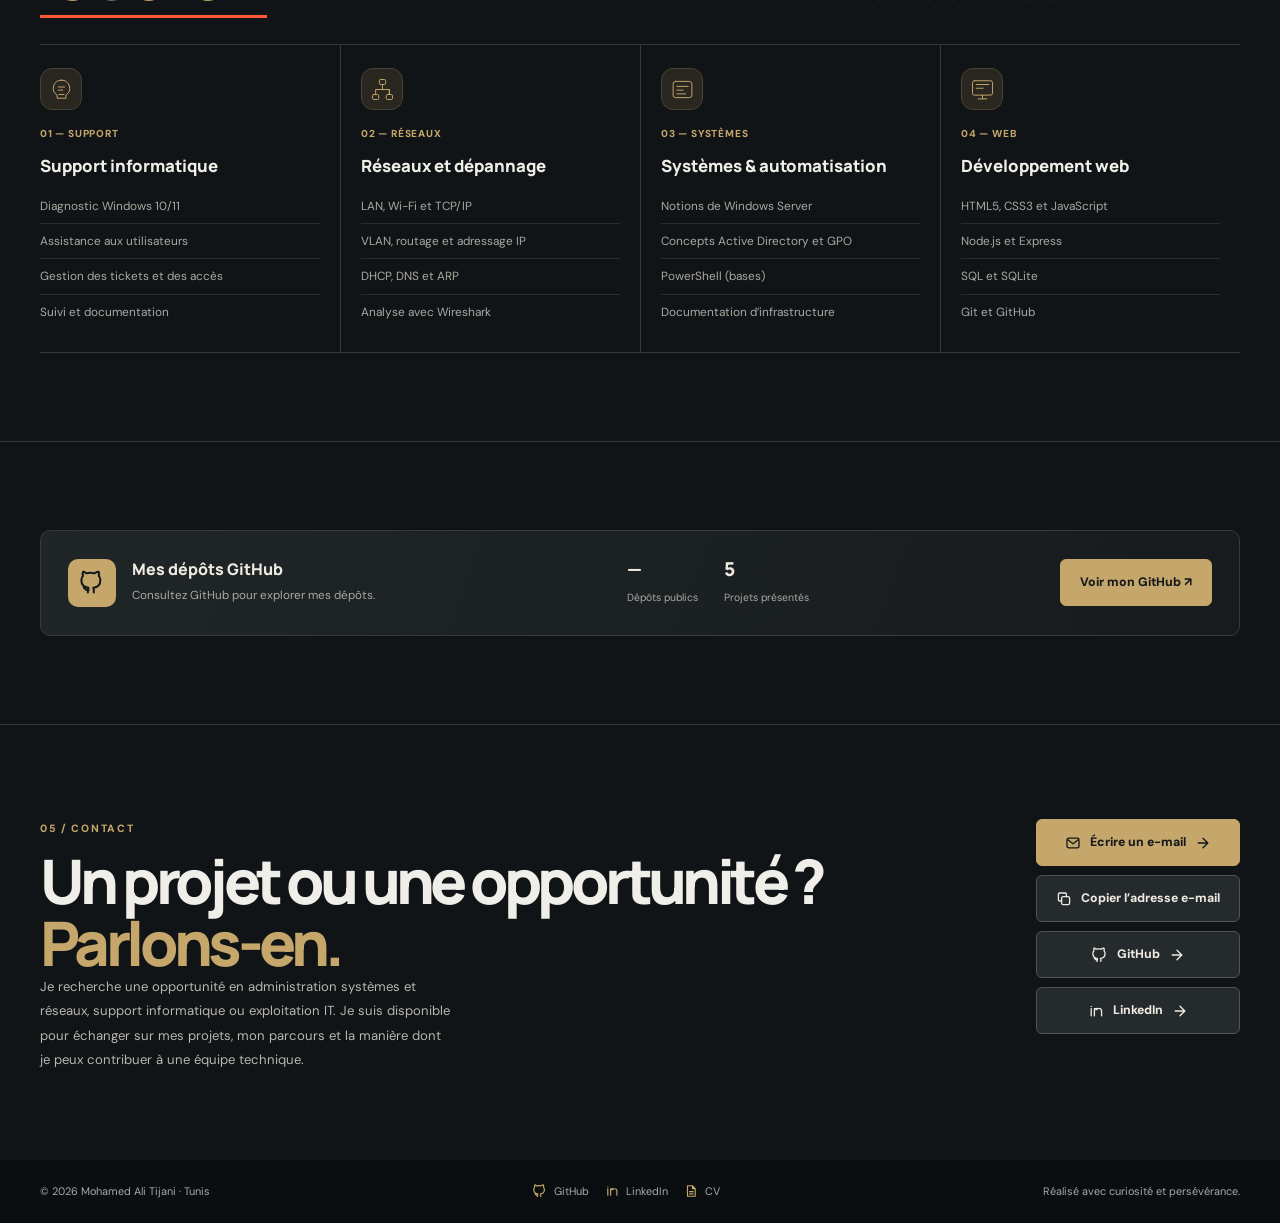
==== commit 3ded5d0e: "Restore Northstar IT project with corrected title" ====
--- a/index.html
+++ b/index.html
@@ -734,7 +734,7 @@
 .project{border-color:var(--line);border-radius:9px;background:#fff;box-shadow:0 6px 22px rgba(24,33,43,.045)}
 .project:hover{border-color:#c6d0d9;box-shadow:var(--shadow)}
 .project-visual{background:linear-gradient(145deg,#edf1f4,#f8fafb);border-color:var(--line)}
-.project-symbol--helpdesk,.project-symbol--network,.project-symbol--wireshark{color:var(--blue)}
+.project-symbol--helpdesk,.project-symbol--network,.project-symbol--wireshark,.project-symbol--northstar{color:var(--blue)}
 .symbol-caption{color:var(--muted)}
 .project-meta{color:var(--blue)}.tags span{background:#f3f5f7;border:1px solid #e5e9ed;color:#526171}
 .project-links{border-color:var(--line)}.project-links a{color:var(--blue)}.project-links a:after{background:var(--blue)}
@@ -909,7 +909,7 @@
 .project{border-color:var(--line);border-radius:8px;background:#fff;box-shadow:0 6px 22px rgba(37,43,50,.045)}
 .project:hover{border-color:#bac3ca;box-shadow:var(--shadow)}
 .project-visual{background:linear-gradient(145deg,#e9edef,#f6f7f8);border-color:var(--line)}
-.project-symbol--helpdesk,.project-symbol--network,.project-symbol--wireshark{color:#71808e}
+.project-symbol--helpdesk,.project-symbol--network,.project-symbol--wireshark,.project-symbol--northstar{color:#71808e}
 .symbol-caption{color:#68737d}
 .project-meta,.project-links a,.project-detail-item strong,.detail-trigger-kicker{color:#657582}
 .tags span,.project-stack span{background:#f0f2f3;border-color:#e1e5e8;color:#56616b}
@@ -1022,7 +1022,7 @@
 .project{border-color:#343a3d;background:#1a1f21;box-shadow:0 7px 25px rgba(0,0,0,.18)}
 .project:hover{border-color:#88744e;box-shadow:0 20px 48px rgba(0,0,0,.32)}
 .project-visual{background:linear-gradient(145deg,#22282a,#171b1d);border-color:#343a3d}
-.project-symbol--helpdesk,.project-symbol--network,.project-symbol--wireshark{color:#c5a66b}
+.project-symbol--helpdesk,.project-symbol--network,.project-symbol--wireshark,.project-symbol--northstar{color:#c5a66b}
 .symbol-caption{color:#aaa9a2}
 .project-meta,.project-links a,.project-detail-item strong,.detail-trigger-kicker{color:#c5a66b}
 .tags span,.project-stack span{background:#252b2d;border-color:#3a4144;color:#c4c2bb}
@@ -1216,6 +1216,17 @@
               <details class="project-details"><summary><span class="detail-trigger-copy"><span class="detail-trigger-kicker" data-fr="ANALYSE DU PROJET" data-en="PROJECT DEEP DIVE">ANALYSE DU PROJET</span><span class="detail-trigger-title" data-fr="Voir l'étude technique" data-en="Explore the technical case study">Voir l'étude technique</span></span><span class="project-details-plus" aria-hidden="true"><svg viewBox="0 0 24 24" fill="none"><path d="M5 12h14M13 6l6 6-6 6"/></svg></span></summary><div class="project-detail-grid"><div class="project-detail-item"><strong data-fr="Objectif" data-en="Objectif">Objectif</strong><p data-fr="Documenter une méthode reproductible de diagnostic réseau à partir de captures et de tests ciblés." data-en="Document a repeatable network troubleshooting method using packet captures and focused tests.">Documenter une méthode reproductible de diagnostic réseau à partir de captures et de tests ciblés.</p></div><div class="project-detail-item"><strong data-fr="Périmètre" data-en="Périmètre">Périmètre</strong><p data-fr="Six études de cas : DHCP, DNS, ARP, ICMP, TCP handshake et analyse d'une connexion TCP échouée." data-en="Six case studies: DHCP, DNS, ARP, ICMP, TCP handshake and failed TCP connection analysis.">Six études de cas : DHCP, DNS, ARP, ICMP, TCP handshake et analyse d'une connexion TCP échouée.</p></div><div class="project-detail-item"><strong data-fr="Méthode" data-en="Méthode">Méthode</strong><p data-fr="Capturer le trafic, appliquer des filtres d'affichage, examiner les paquets, interpréter les échanges puis consigner les constats et étapes de diagnostic." data-en="Capture traffic, apply display filters, inspect packets, interpret exchanges, then record findings and troubleshooting steps.">Capturer le trafic, appliquer des filtres d'affichage, examiner les paquets, interpréter les échanges puis consigner les constats et étapes de diagnostic.</p></div><div class="project-detail-item"><strong data-fr="Outils" data-en="Outils">Outils</strong><p data-fr="Wireshark, commandes Windows, ping, nslookup et curl. Les cas documentés proviennent de tests sur un PC Windows 11 et un réseau domestique, pas d'incidents clients." data-en="Wireshark, Windows commands, ping, nslookup and curl. The documented cases come from tests on a Windows 11 PC and home network, not customer incidents.">Wireshark, commandes Windows, ping, nslookup et curl. Les cas documentés proviennent de tests sur un PC Windows 11 et un réseau domestique, pas d'incidents clients.</p></div></div></details><div class="project-links"><a href="https://github.com/Medalitijani/wireshark-troubleshooting-casebook" target="_blank" rel="noopener">GitHub ↗</a></div>
             </div>
           </article>
+<article class="project reveal" data-category="web">
+            <a class="project-visual" href="https://medalitijani.github.io/northstar-it-business-website/" target="_blank" rel="noopener" aria-label="Voir le site Northstar IT">
+              <span class="project-symbol project-symbol--northstar" aria-hidden="true"><svg viewBox="0 0 120 100" fill="none"><rect x="13" y="13" width="94" height="70" rx="7"/><path d="M13 29h94M25 21h.5M34 21h.5M43 21h.5"/><path d="M38 61V42l22-10 22 10v19M48 61V49h24v12M33 70h54"/></svg><span class="symbol-caption">DIGITAL <i>●</i> PRESENCE</span></span>
+            </a>
+            <div class="project-content">
+              <h3 data-fr="Northstar IT" data-en="Northstar IT">Northstar IT</h3>
+              <p data-fr="Site vitrine responsive et bilingue, structuré pour présenter des services IT avec une interface claire, une navigation adaptée au mobile et des contenus en deux langues." data-en="Responsive bilingual business website presenting IT services through a clear interface, mobile-friendly navigation and two-language content.">Site web responsive et multilingue conçu pour présenter les services d'une entreprise informatique fictive.</p>
+              <div class="project-stack"><strong data-fr="Tech Stack :" data-en="Tech Stack:">Tech Stack :</strong><span>HTML5</span><span>CSS3</span><span>JavaScript</span></div>
+              <details class="project-details"><summary><span class="detail-trigger-copy"><span class="detail-trigger-kicker" data-fr="ANALYSE DU PROJET" data-en="PROJECT DEEP DIVE">ANALYSE DU PROJET</span><span class="detail-trigger-title" data-fr="Voir l'étude technique" data-en="Explore the technical case study">Voir l'étude technique</span></span><span class="project-details-plus" aria-hidden="true"><svg viewBox="0 0 24 24" fill="none"><path d="M5 12h14M13 6l6 6-6 6"/></svg></span></summary><div class="project-detail-grid"><div class="project-detail-item"><strong data-fr="Objectif" data-en="Objectif">Objectif</strong><p data-fr="Créer un prototype de site vitrine responsive pour une marque fictive de services informatiques." data-en="Build a responsive business website prototype for a fictional IT services brand.">Créer un prototype de site vitrine responsive pour une marque fictive de services informatiques.</p></div><div class="project-detail-item"><strong data-fr="Architecture" data-en="Architecture">Architecture</strong><p data-fr="HTML5, CSS3 et JavaScript natif, avec une fonction Netlify côté serveur pour le traitement du formulaire et Resend pour l'e-mail." data-en="HTML5, CSS3 and vanilla JavaScript, with a Netlify serverless function for form handling and Resend for email.">HTML5, CSS3 et JavaScript natif, avec une fonction Netlify côté serveur pour le traitement du formulaire et Resend pour l'e-mail.</p></div><div class="project-detail-item"><strong data-fr="Implémentation" data-en="Implémentation">Implémentation</strong><p data-fr="Navigation et contenus en français, anglais et arabe, prise en charge RTL, sections services et formulaire de contact." data-en="French, English and Arabic navigation and content, RTL support, service sections and contact form.">Navigation et contenus en français, anglais et arabe, prise en charge RTL, sections services et formulaire de contact.</p></div><div class="project-detail-item"><strong data-fr="Vérification" data-en="Vérification">Vérification</strong><p data-fr="L'envoi du formulaire a été testé sur le déploiement Netlify. L'aperçu GitHub Pages est statique : sa fonction serveur de contact ne s'exécute pas. Projet de démonstration, pas une entreprise réelle." data-en="Form submission was tested on the Netlify deployment. The GitHub Pages preview is static: its server-side contact function does not run there. Demonstration project, not a real business.">L'envoi du formulaire a été testé sur le déploiement Netlify. L'aperçu GitHub Pages est statique : sa fonction serveur de contact ne s'exécute pas. Projet de démonstration, pas une entreprise réelle.</p></div></div></details><div class="project-links"><a href="https://github.com/Medalitijani/northstar-it-business-website" target="_blank" rel="noopener">GitHub ↗</a><a href="https://medalitijani.github.io/northstar-it-business-website/" target="_blank" rel="noopener" data-fr="Voir le site ↗" data-en="Visit website ↗">Voir le site ↗</a></div>
+            </div>
+          </article>
 
         </div>
         <p id="filter-status" class="section-desc" aria-live="polite" style="margin-top:16px"></p>
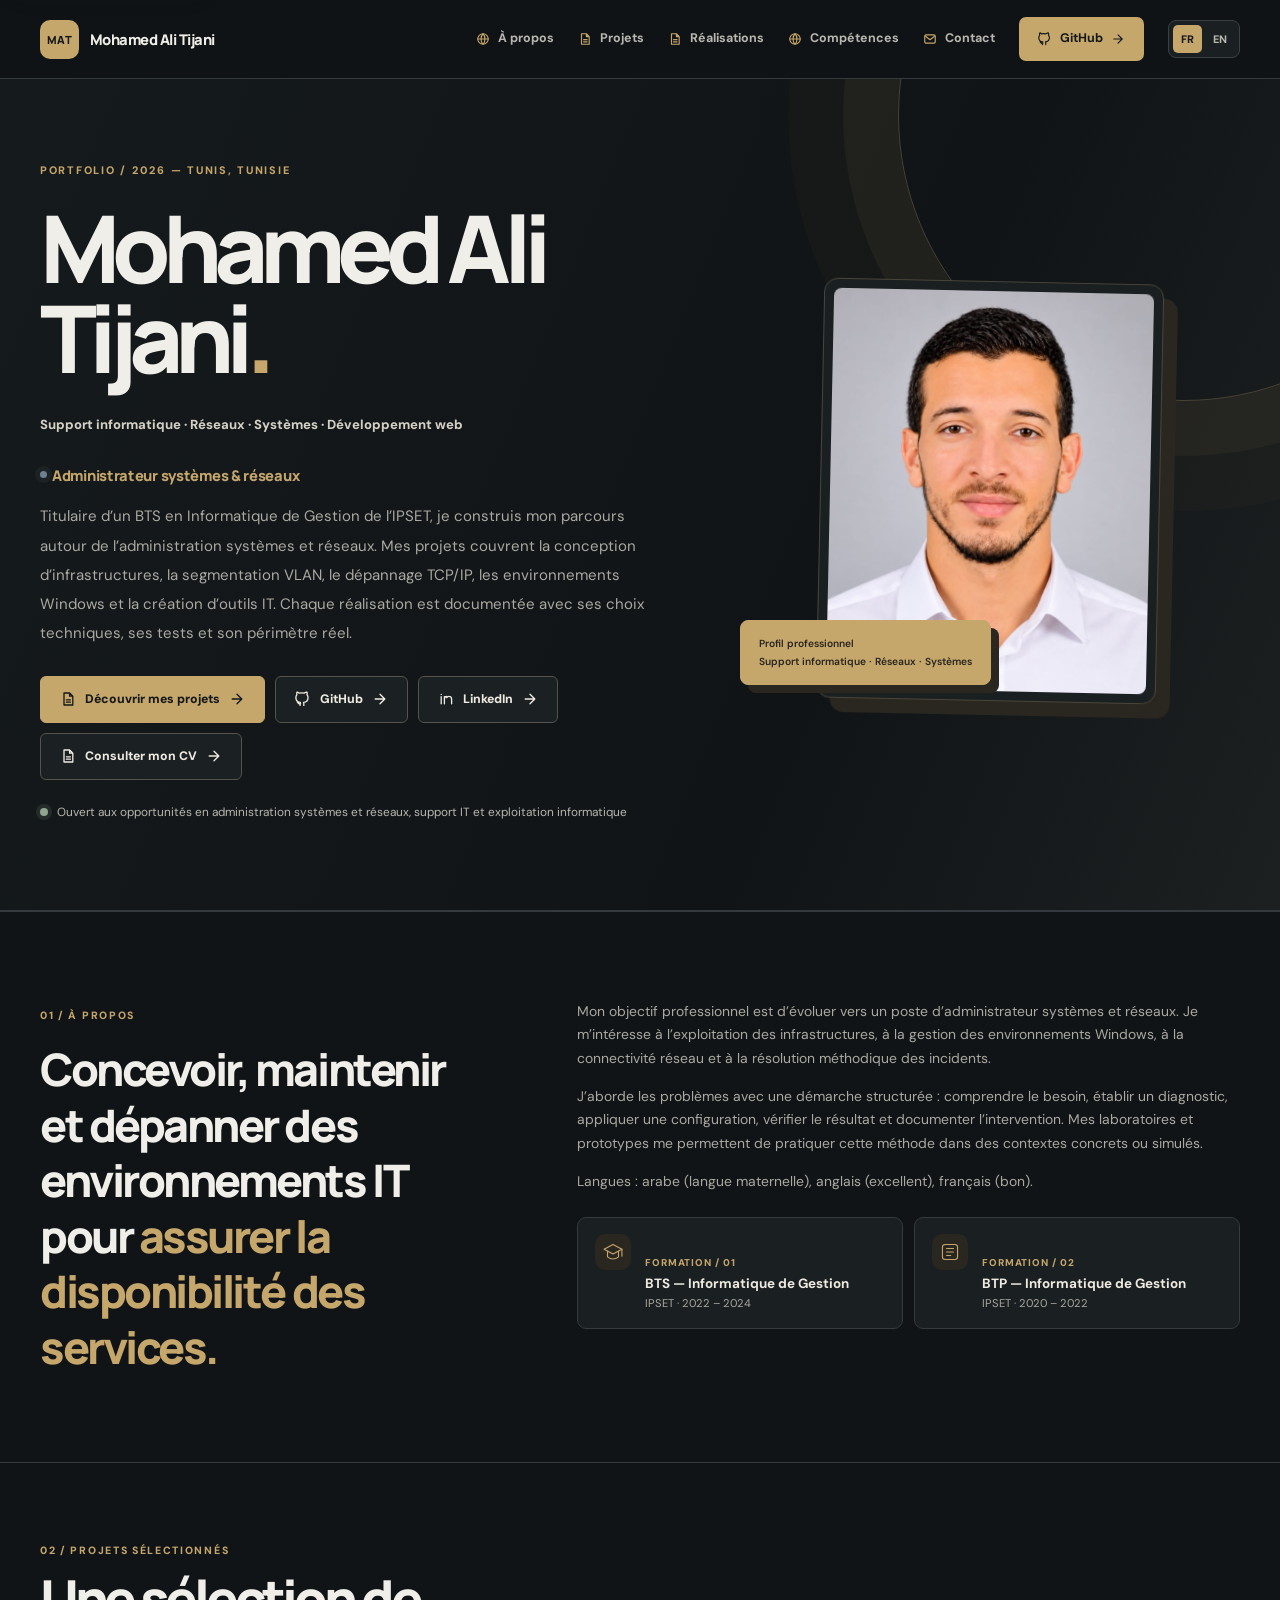
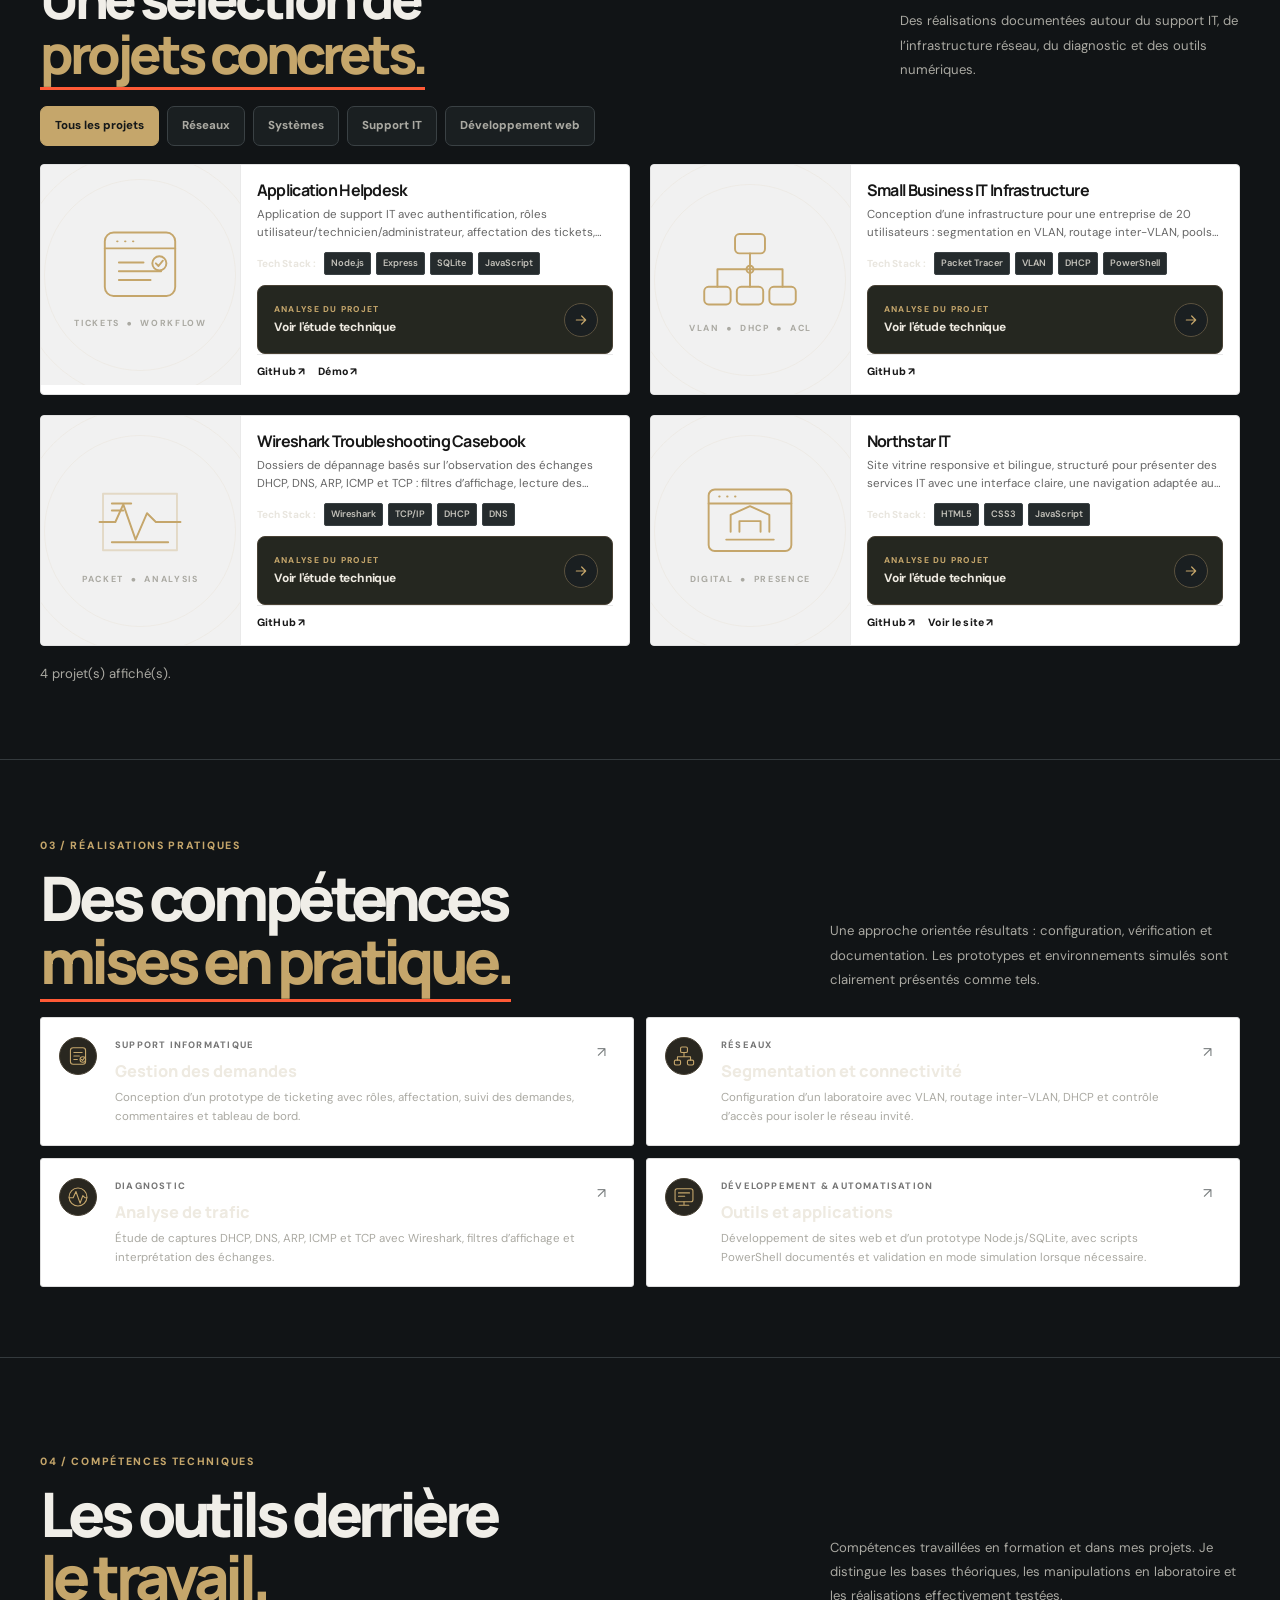
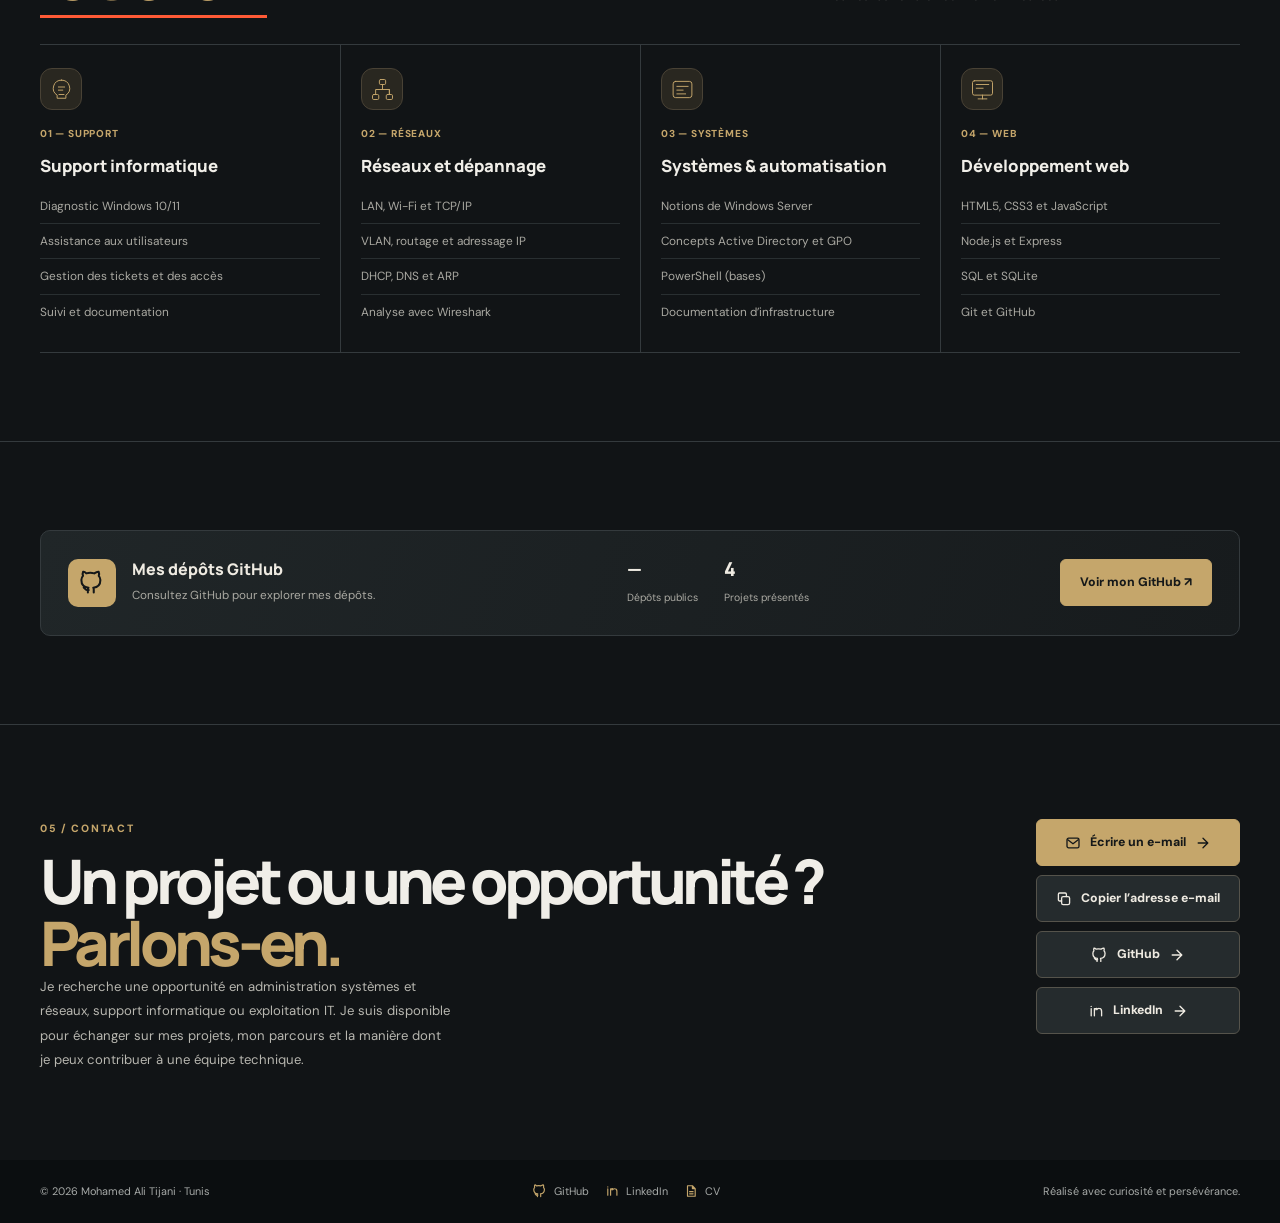
==== commit 084c5421: "Correct featured project count to four" ====
--- a/index.html
+++ b/index.html
@@ -1267,7 +1267,7 @@
       <div class="container">
         <div class="github-panel reveal">
           <div class="github-copy"><div class="github-icon"><svg viewBox="0 0 20 20" aria-hidden="true"><path d="M7 16c-3 .9-3-1.5-4-2m8 4v-2.1c0-.7.1-1.2-.4-1.7 2.8-.3 5.7-1.4 5.7-6.2a4.8 4.8 0 0 0-1.3-3.3 4.4 4.4 0 0 0-.1-3.3s-1.1-.3-3.5 1.3a12 12 0 0 0-6.4 0C3.6 1.1 2.5 1.4 2.5 1.4a4.4 4.4 0 0 0-.1 3.3A4.8 4.8 0 0 0 1.1 8c0 4.8 2.9 5.9 5.7 6.2-.4.4-.5.9-.5 1.7V18"/></svg></div><div><strong data-fr="Mes dépôts GitHub" data-en="My GitHub repositories">Mes dépôts GitHub</strong><span id="github-status" data-fr="Chargement des dépôts publics…" data-en="Loading public repositories…">Chargement des dépôts publics…</span></div></div>
-          <div class="github-stats"><div class="github-stat"><strong id="repo-count">—</strong><span data-fr="Dépôts publics" data-en="Public repositories">Dépôts publics</span></div><div class="github-stat"><strong id="project-count">5</strong><span data-fr="Projets présentés" data-en="Featured projects">Projets présentés</span></div></div>
+          <div class="github-stats"><div class="github-stat"><strong id="repo-count">—</strong><span data-fr="Dépôts publics" data-en="Public repositories">Dépôts publics</span></div><div class="github-stat"><strong id="project-count">4</strong><span data-fr="Projets présentés" data-en="Featured projects">Projets présentés</span></div></div>
           <a class="btn btn-primary" href="https://github.com/Medalitijani" target="_blank" rel="noopener" data-fr="Voir mon GitHub ↗" data-en="Visit my GitHub ↗">Voir mon GitHub ↗</a>
         </div>
       </div>
